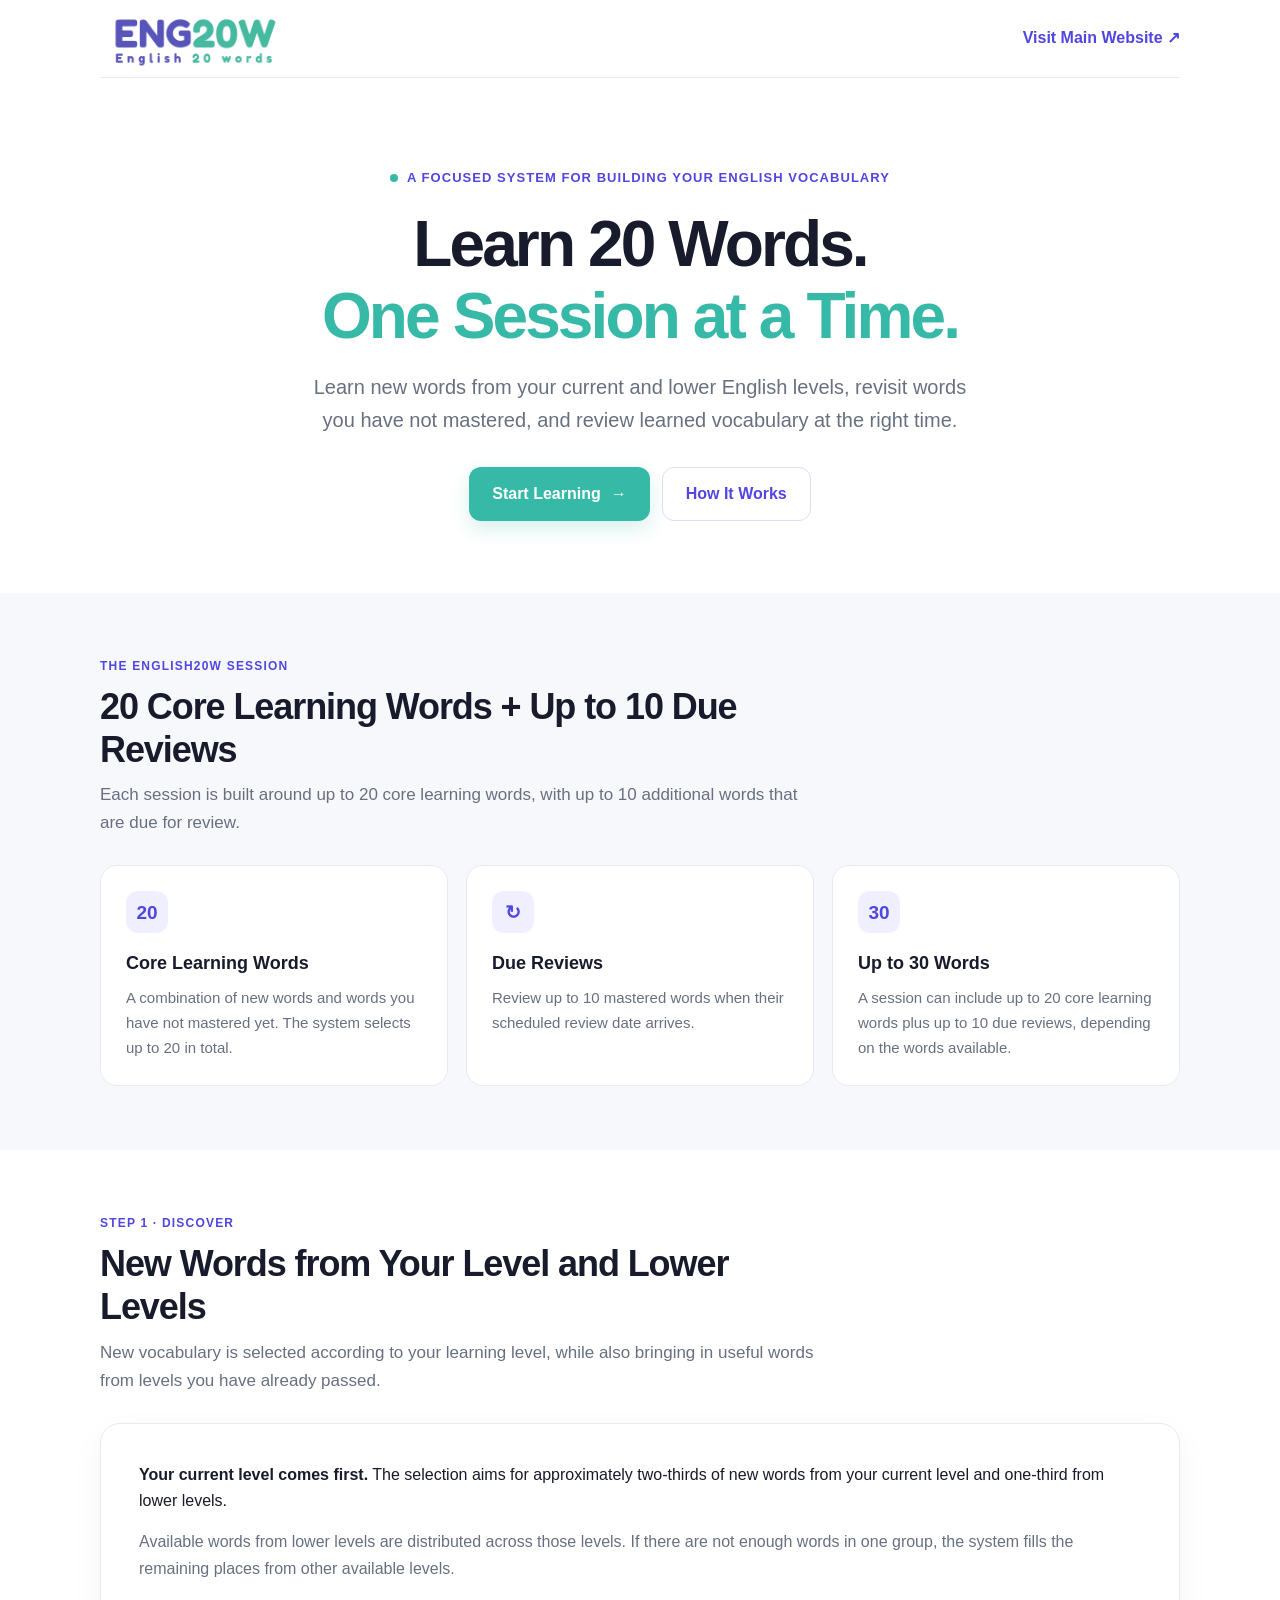
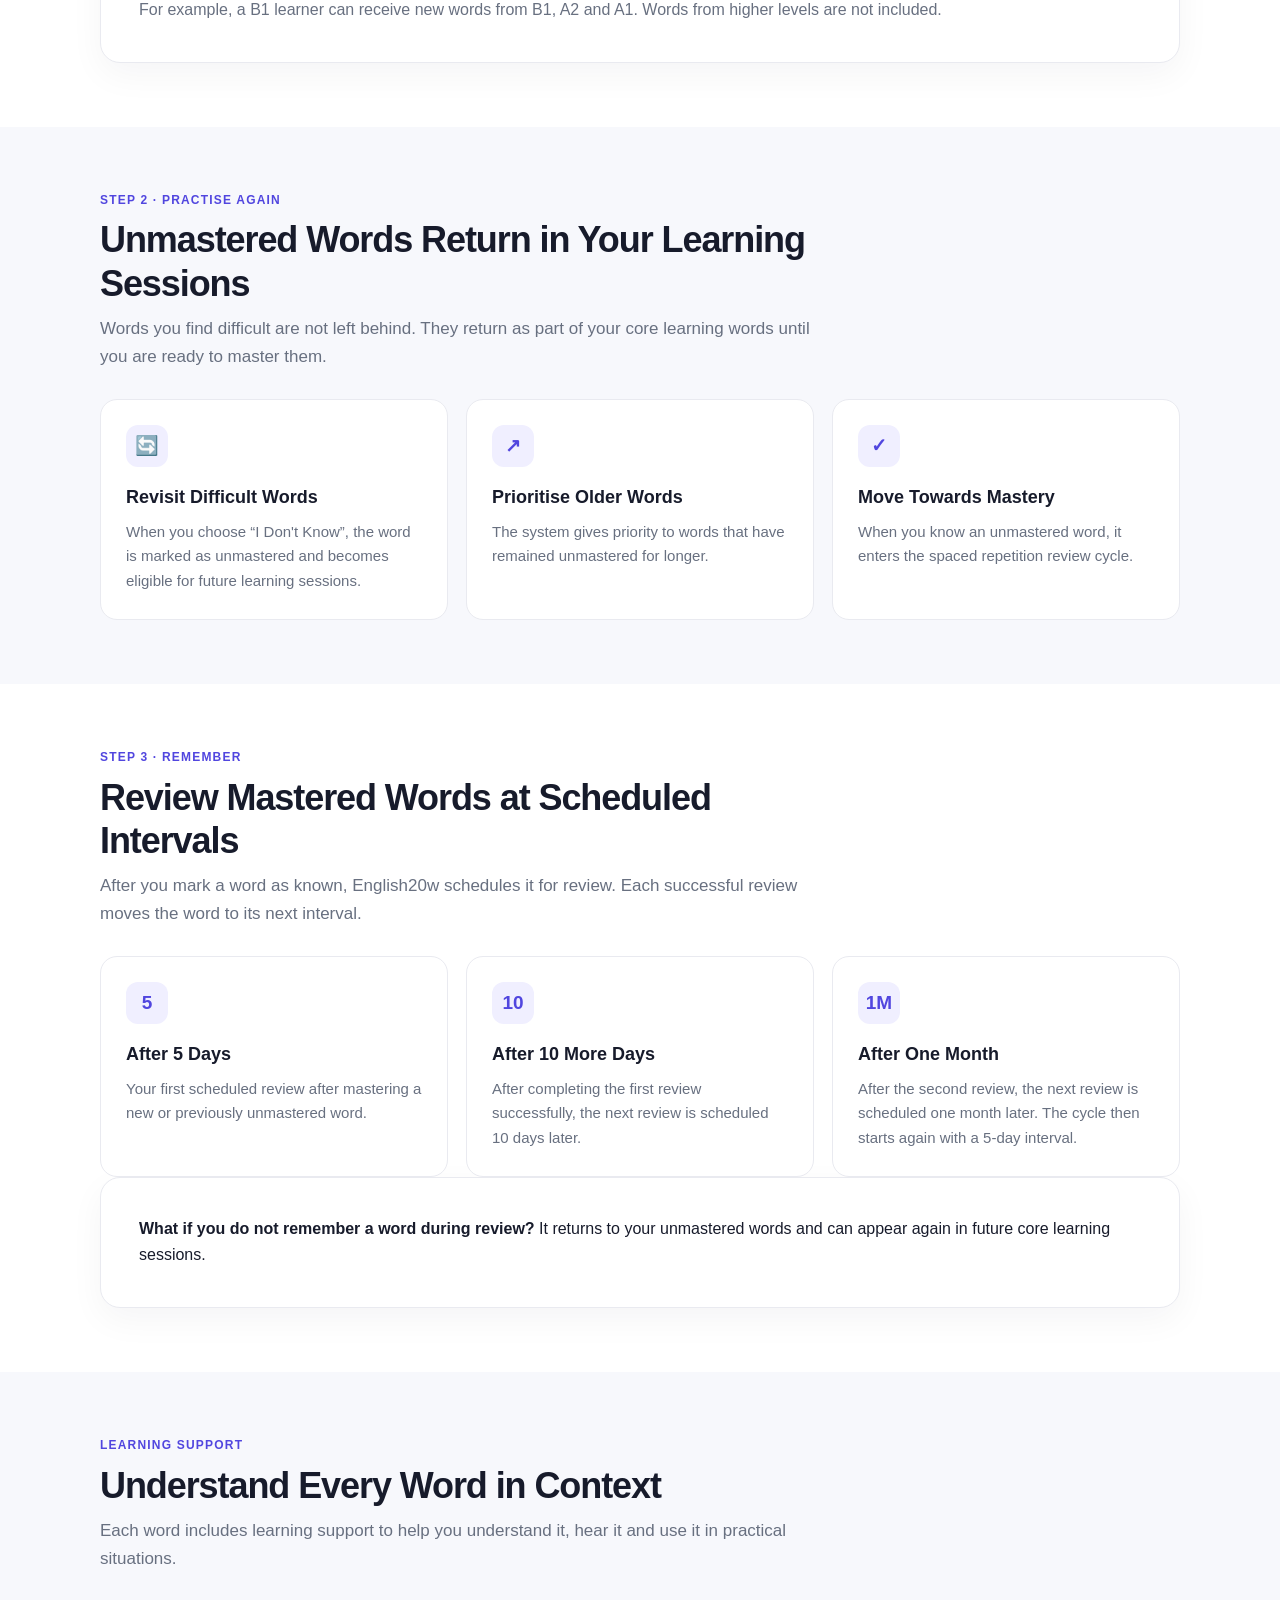
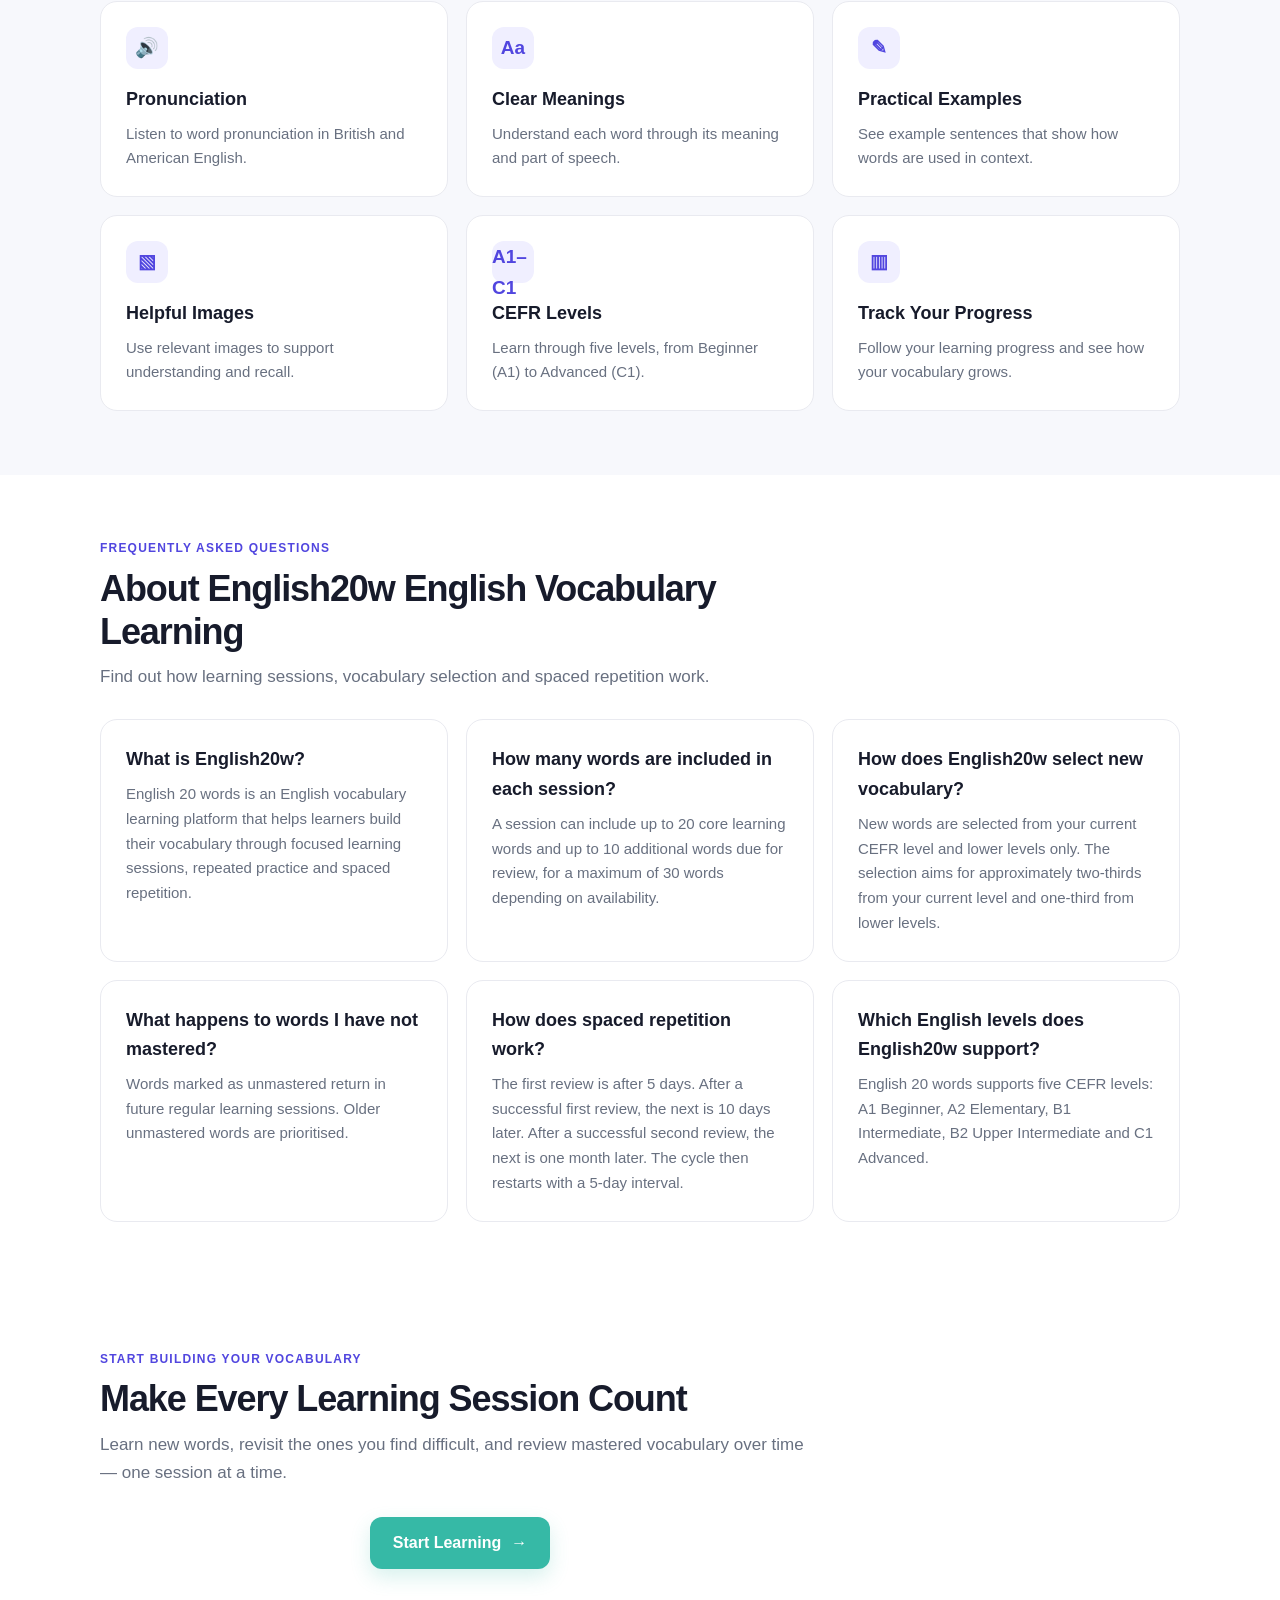
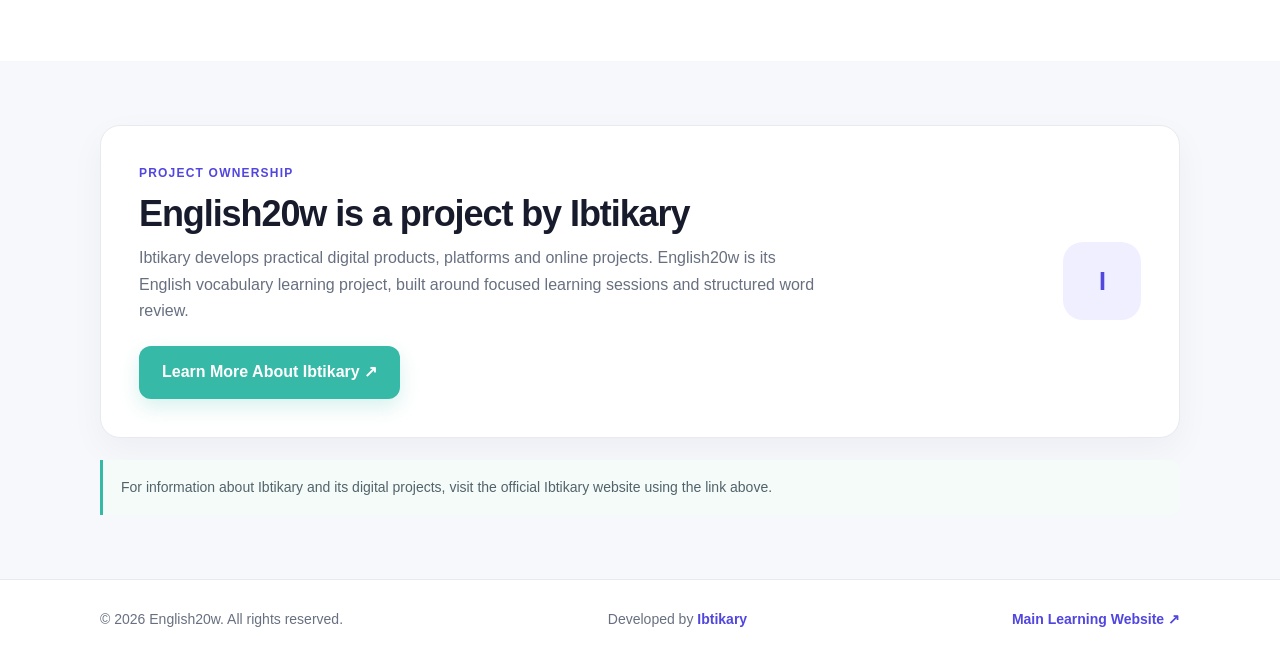
==== index.html @ 39db19bb "Update index.html" ====
<!doctype html>
<html lang="en">
<head>
  <meta charset="utf-8">
  <meta name="viewport" content="width=device-width, initial-scale=1">
  <meta name="theme-color" content="#ffffff">

  <!-- Primary SEO -->
  <title>English20w| Learn English Vocabulary in 20-Word Sessions</title>

  <meta
    name="description"
    content="Learn English vocabulary through focused 20-word sessions. Discover new words from your CEFR level and lower levels, practise unmastered words, and review mastered vocabulary with spaced repetition."
  >

  <meta name="robots" content="index,follow">
  <meta name="author" content="Ibtikary">

  <link rel="canonical" href="https://20words.online/">

  <!-- Open Graph -->
  <meta property="og:type" content="website">
  <meta property="og:site_name" content="English20w">
  <meta
    property="og:title"
    content="English20w | Learn English Vocabulary in 20-Word Sessions"
  >
  <meta
    property="og:description"
    content="Build your English vocabulary one session at a time. Learn new words, revisit unmastered words, and review mastered vocabulary with spaced repetition."
  >
  <meta property="og:url" content="https://20words.online/">

  <!-- Twitter Card -->
  <meta name="twitter:card" content="summary">
  <meta
    name="twitter:title"
    content="English20w | Learn English Vocabulary in 20-Word Sessions"
  >
  <meta
    name="twitter:description"
    content="Learn English vocabulary through focused sessions, repeated practice, and spaced repetition."
  >

  <!-- Structured Data: Website and Organization -->
  <script type="application/ld+json">
  {
    "@context": "https://schema.org",
    "@graph": [
      {
        "@type": "WebSite",
        "@id": "https://20words.online/#website",
        "name": "English20w",
        "url": "https://20words.online/",
        "description": "An English vocabulary learning project built around focused 20-word sessions, repeated practice, and spaced repetition.",
        "inLanguage": "en",
        "publisher": {
          "@id": "https://ibtikary.online/#organization"
        }
      },
      {
        "@type": "Organization",
        "@id": "https://ibtikary.online/#organization",
        "name": "Ibtikary",
        "url": "https://ibtikary.online/"
      }
    ]
  }
  </script>

  <!-- Structured Data: FAQ -->
  <script type="application/ld+json">
  {
    "@context": "https://schema.org",
    "@type": "FAQPage",
    "mainEntity": [
      {
        "@type": "Question",
        "name": "What is English20w?",
        "acceptedAnswer": {
          "@type": "Answer",
          "text": "English 20 words is an English vocabulary learning platform that helps learners build their vocabulary through focused learning sessions, repeated practice, and spaced repetition."
        }
      },
      {
        "@type": "Question",
        "name": "How many words are included in each learning session?",
        "acceptedAnswer": {
          "@type": "Answer",
          "text": "A learning session can include up to 20 core learning words and up to 10 additional words that are due for review, for a maximum of 30 words depending on availability."
        }
      },
      {
        "@type": "Question",
        "name": "How does English20w select new vocabulary?",
        "acceptedAnswer": {
          "@type": "Answer",
          "text": "New words are selected from the learner's current CEFR level and lower levels only. The selection aims for approximately two-thirds from the current level and one-third from lower levels."
        }
      },
      {
        "@type": "Question",
        "name": "What happens to words I have not mastered?",
        "acceptedAnswer": {
          "@type": "Answer",
          "text": "Words marked as unmastered return in future regular learning sessions. Older unmastered words are prioritised."
        }
      },
      {
        "@type": "Question",
        "name": "How does spaced repetition work in English20w?",
        "acceptedAnswer": {
          "@type": "Answer",
          "text": "After a word is mastered, its first review is scheduled after 5 days. After a successful first review, the next review is scheduled 10 days later. After a successful second review, the next review is scheduled one month later. The cycle then restarts with a 5-day interval."
        }
      },
      {
        "@type": "Question",
        "name": "Which English levels does English20w support?",
        "acceptedAnswer": {
          "@type": "Answer",
          "text": "English 20 words supports five CEFR English levels: A1 Beginner, A2 Elementary, B1 Intermediate, B2 Upper Intermediate, and C1 Advanced."
        }
      }
    ]
  }
  </script>

  <link rel="stylesheet" href="style.css">
</head>

<body>
  <header class="topbar wrap" id="top">
    <a class="brand" href="#top" aria-label="English20w landing page">
      <img
        src="20words-logo.png"
        alt="English 20 Words"
        class="brand-logo"
      >
    </a>
    <a class="top-link" href="https://eng20w.com/">Visit Main Website ↗</a>
  </header>

  <main>
    <!-- Hero -->
    <section class="hero wrap" aria-labelledby="headline">
      <div class="eyebrow">
        <span class="eyebrow-dot" aria-hidden="true"></span>
        A focused system for building your English vocabulary
      </div>

      <h1 id="headline">
        Learn 20 Words.<br>
        <span>One Session at a Time.</span>
      </h1>

      <p class="intro">
        Learn new words from your current and lower English levels, revisit
        words you have not mastered, and review learned vocabulary at the
        right time.
      </p>

      <div class="actions">
        <a class="button" href="https://eng20w.com/">
          Start Learning <span aria-hidden="true">→</span>
        </a>
        <a class="button secondary" href="#how-it-works">
          How It Works
        </a>
      </div>
    </section>

    <!-- Session overview -->
    <section class="section soft" id="how-it-works" aria-labelledby="session-title">
      <div class="wrap">
        <div class="section-heading">
          <div class="kicker">The English20w session</div>
          <h2 id="session-title">20 Core Learning Words + Up to 10 Due Reviews</h2>
          <p class="section-lead">
            Each session is built around up to 20 core learning words, with
            up to 10 additional words that are due for review.
          </p>
        </div>

        <div class="feature-grid">
          <article class="feature">
            <div class="feature-icon" aria-hidden="true">20</div>
            <h3>Core Learning Words</h3>
            <p>
              A combination of new words and words you have not mastered yet.
              The system selects up to 20 in total.
            </p>
          </article>

          <article class="feature">
            <div class="feature-icon" aria-hidden="true">↻</div>
            <h3>Due Reviews</h3>
            <p>
              Review up to 10 mastered words when their scheduled review date
              arrives.
            </p>
          </article>

          <article class="feature">
            <div class="feature-icon" aria-hidden="true">30</div>
            <h3>Up to 30 Words</h3>
            <p>
              A session can include up to 20 core learning words plus up to
              10 due reviews, depending on the words available.
            </p>
          </article>
        </div>
      </div>
    </section>

    <!-- New word selection -->
    <section class="section" id="new-words" aria-labelledby="new-words-title">
      <div class="wrap">
        <div class="section-heading">
          <div class="kicker">Step 1 · Discover</div>
          <h2 id="new-words-title">New Words from Your Level and Lower Levels</h2>
          <p class="section-lead">
            New vocabulary is selected according to your learning level,
            while also bringing in useful words from levels you have already
            passed.
          </p>
        </div>

        <div class="about-card">
          <p>
            <strong>Your current level comes first.</strong>
            The selection aims for approximately two-thirds of new words
            from your current level and one-third from lower levels.
          </p>
          <p>
            Available words from lower levels are distributed across those
            levels. If there are not enough words in one group, the system
            fills the remaining places from other available levels.
          </p>
          <p>
            For example, a B1 learner can receive new words from B1, A2
            and A1. Words from higher levels are not included.
          </p>
        </div>
      </div>
    </section>

    <!-- Unmastered words -->
    <section class="section soft" id="unmastered-words" aria-labelledby="unmastered-title">
      <div class="wrap">
        <div class="section-heading">
          <div class="kicker">Step 2 · Practise Again</div>
          <h2 id="unmastered-title">Unmastered Words Return in Your Learning Sessions</h2>
          <p class="section-lead">
            Words you find difficult are not left behind. They return as part
            of your core learning words until you are ready to master them.
          </p>
        </div>

        <div class="feature-grid">
          <article class="feature">
            <div class="feature-icon" aria-hidden="true">🔄</div>
            <h3>Revisit Difficult Words</h3>
            <p>
              When you choose “I Don't Know”, the word is marked as
              unmastered and becomes eligible for future learning sessions.
            </p>
          </article>

          <article class="feature">
            <div class="feature-icon" aria-hidden="true">↗</div>
            <h3>Prioritise Older Words</h3>
            <p>
              The system gives priority to words that have remained
              unmastered for longer.
            </p>
          </article>

          <article class="feature">
            <div class="feature-icon" aria-hidden="true">✓</div>
            <h3>Move Towards Mastery</h3>
            <p>
              When you know an unmastered word, it enters the spaced
              repetition review cycle.
            </p>
          </article>
        </div>
      </div>
    </section>

    <!-- Spaced repetition -->
    <section class="section" id="spaced-repetition" aria-labelledby="review-title">
      <div class="wrap">
        <div class="section-heading">
          <div class="kicker">Step 3 · Remember</div>
          <h2 id="review-title">Review Mastered Words at Scheduled Intervals</h2>
          <p class="section-lead">
            After you mark a word as known, English20w schedules it for review.
            Each successful review moves the word to its next interval.
          </p>
        </div>

        <div class="feature-grid">
          <article class="feature">
            <div class="feature-icon" aria-hidden="true">5</div>
            <h3>After 5 Days</h3>
            <p>
              Your first scheduled review after mastering a new or
              previously unmastered word.
            </p>
          </article>

          <article class="feature">
            <div class="feature-icon" aria-hidden="true">10</div>
            <h3>After 10 More Days</h3>
            <p>
              After completing the first review successfully, the next
              review is scheduled 10 days later.
            </p>
          </article>

          <article class="feature">
            <div class="feature-icon" aria-hidden="true">1M</div>
            <h3>After One Month</h3>
            <p>
              After the second review, the next review is scheduled one
              month later. The cycle then starts again with a 5-day interval.
            </p>
          </article>
        </div>

        <div class="about-card">
          <p>
            <strong>What if you do not remember a word during review?</strong>
            It returns to your unmastered words and can appear again in
            future core learning sessions.
          </p>
        </div>
      </div>
    </section>

    <!-- Learning features -->
    <section class="section soft" id="learning-features" aria-labelledby="features-title">
      <div class="wrap">
        <div class="section-heading">
          <div class="kicker">Learning support</div>
          <h2 id="features-title">Understand Every Word in Context</h2>
          <p class="section-lead">
            Each word includes learning support to help you understand it,
            hear it and use it in practical situations.
          </p>
        </div>

        <div class="feature-grid">
          <article class="feature">
            <div class="feature-icon" aria-hidden="true">🔊</div>
            <h3>Pronunciation</h3>
            <p>Listen to word pronunciation in British and American English.</p>
          </article>

          <article class="feature">
            <div class="feature-icon" aria-hidden="true">Aa</div>
            <h3>Clear Meanings</h3>
            <p>Understand each word through its meaning and part of speech.</p>
          </article>

          <article class="feature">
            <div class="feature-icon" aria-hidden="true">✎</div>
            <h3>Practical Examples</h3>
            <p>See example sentences that show how words are used in context.</p>
          </article>

          <article class="feature">
            <div class="feature-icon" aria-hidden="true">▧</div>
            <h3>Helpful Images</h3>
            <p>Use relevant images to support understanding and recall.</p>
          </article>

          <article class="feature">
            <div class="feature-icon" aria-hidden="true">A1–C1</div>
            <h3>CEFR Levels</h3>
            <p>Learn through five levels, from Beginner (A1) to Advanced (C1).</p>
          </article>

          <article class="feature">
            <div class="feature-icon" aria-hidden="true">▥</div>
            <h3>Track Your Progress</h3>
            <p>Follow your learning progress and see how your vocabulary grows.</p>
          </article>
        </div>
      </div>
    </section>

    <!-- FAQ -->
    <section class="section" id="faq" aria-labelledby="faq-title">
      <div class="wrap">
        <div class="section-heading">
          <div class="kicker">Frequently asked questions</div>
          <h2 id="faq-title">About English20w English Vocabulary Learning</h2>
          <p class="section-lead">
            Find out how learning sessions, vocabulary selection and
            spaced repetition work.
          </p>
        </div>

        <div class="feature-grid">
          <article class="feature">
            <h3>What is English20w?</h3>
            <p>
              English 20 words is an English vocabulary learning platform that helps
              learners build their vocabulary through focused learning
              sessions, repeated practice and spaced repetition.
            </p>
          </article>

          <article class="feature">
            <h3>How many words are included in each session?</h3>
            <p>
              A session can include up to 20 core learning words and up to
              10 additional words due for review, for a maximum of 30 words
              depending on availability.
            </p>
          </article>

          <article class="feature">
            <h3>How does English20w select new vocabulary?</h3>
            <p>
              New words are selected from your current CEFR level and lower
              levels only. The selection aims for approximately two-thirds
              from your current level and one-third from lower levels.
            </p>
          </article>

          <article class="feature">
            <h3>What happens to words I have not mastered?</h3>
            <p>
              Words marked as unmastered return in future regular learning
              sessions. Older unmastered words are prioritised.
            </p>
          </article>

          <article class="feature">
            <h3>How does spaced repetition work?</h3>
            <p>
              The first review is after 5 days. After a successful first
              review, the next is 10 days later. After a successful second
              review, the next is one month later. The cycle then restarts
              with a 5-day interval.
            </p>
          </article>

          <article class="feature">
            <h3>Which English levels does English20w support?</h3>
            <p>
              English 20 words supports five CEFR levels: A1 Beginner, A2 Elementary,
              B1 Intermediate, B2 Upper Intermediate and C1 Advanced.
            </p>
          </article>
        </div>
      </div>
    </section>

    <!-- CTA -->
    <section class="section" id="get-started" aria-labelledby="cta-title">
      <div class="wrap">
        <div class="section-heading">
          <div class="kicker">Start building your vocabulary</div>
          <h2 id="cta-title">Make Every Learning Session Count</h2>
          <p class="section-lead">
            Learn new words, revisit the ones you find difficult, and review
            mastered vocabulary over time — one session at a time.
          </p>
          <div class="actions">
            <a class="button" href="https://eng20w.com/">
              Start Learning <span aria-hidden="true">→</span>
            </a>
          </div>
        </div>
      </div>
    </section>

    <!-- Project ownership -->
    <section class="section soft" id="ibtikary" aria-labelledby="project-title">
      <div class="wrap">
        <div class="project-card">
          <div class="project-copy">
            <div class="kicker">Project ownership</div>
            <h2 id="project-title">English20w is a project by Ibtikary</h2>
            <p>
              Ibtikary develops practical digital products, platforms and
              online projects. English20w is its English vocabulary learning
              project, built around focused learning sessions and structured
              word review.
            </p>
            <div class="project-link">
              <a class="button" href="https://ibtikary.online/" target="_blank" rel="noopener noreferrer">
                Learn More About Ibtikary ↗
              </a>
            </div>
          </div>
          <div class="ibtikary-mark" aria-label="Ibtikary">I</div>
        </div>
        <div class="trust-note">
          For information about Ibtikary and its digital projects, visit the
          official Ibtikary website using the link above.
        </div>
      </div>
    </section>
  </main>

  <footer class="footer">
    <div class="wrap footer-inner">
      <span>© <span id="year">2026</span> English20w. All rights reserved.</span>
      <span>Developed by <a href="https://ibtikary.online/" target="_blank" rel="noopener noreferrer">Ibtikary</a></span>
      <a href="https://eng20w.com/">Main Learning Website ↗</a>
    </div>
  </footer>
</body>
</html>
---- style.css ----
/* 20words.online landing page stylesheet */

:root {
  --purple: #5146df;
  --purple-dark: #4036c4;
  --teal: #36b9a6;
  --ink: #171b2b;
  --muted: #687080;
  --line: #e9eaf0;
  --soft: #f7f8fc;
  --white: #fff;
  --max: 1080px;
}

* { box-sizing: border-box; }
html { scroll-behavior: smooth; }

body {
  margin: 0;
  color: var(--ink);
  background: var(--white);
  font-family: -apple-system, BlinkMacSystemFont, "Segoe UI", Arial, sans-serif;
  line-height: 1.65;
  -webkit-font-smoothing: antialiased;
}

a { color: inherit; }
.wrap { width: min(var(--max), calc(100% - 40px)); margin-inline: auto; }

/* Header and new Eng20w logo */
.topbar {
  min-height: 78px;
  display: flex;
  align-items: center;
  justify-content: space-between;
  gap: 20px;
  border-bottom: 1px solid var(--line);
}

.brand {
  display: inline-flex;
  align-items: center;
  text-decoration: none;
  line-height: 1;
}

.brand-logo {
  display: block;
  width: 190px;
  max-width: 52vw;
  height: auto;
  object-fit: contain;
}

.top-link {
  color: var(--purple);
  text-decoration: none;
  font-weight: 700;
}
.top-link:hover, .text-link:hover { text-decoration: underline; }

/* Hero */
.hero { text-align: center; padding: 86px 0 72px; }

.eyebrow {
  display: inline-flex;
  align-items: center;
  gap: 9px;
  color: var(--purple);
  font-size: 13px;
  font-weight: 750;
  letter-spacing: .08em;
  text-transform: uppercase;
}

.eyebrow-dot {
  width: 8px;
  height: 8px;
  border-radius: 50%;
  background: var(--teal);
}

h1 {
  max-width: 850px;
  margin: 19px auto 18px;
  font-size: clamp(38px, 6vw, 64px);
  line-height: 1.12;
  letter-spacing: -.045em;
  font-weight: 820;
}
h1 span { color: var(--teal); }

.intro {
  max-width: 690px;
  margin: 0 auto;
  color: var(--muted);
  font-size: clamp(17px, 2.2vw, 20px);
}

.actions {
  margin-top: 30px;
  display: flex;
  justify-content: center;
  flex-wrap: wrap;
  gap: 12px;
}

/* Buttons */
.button {
  display: inline-flex;
  align-items: center;
  justify-content: center;
  gap: 10px;
  min-height: 52px;
  padding: 13px 23px;
  border-radius: 12px;
  background: var(--teal);
  color: white;
  text-decoration: none;
  font-weight: 750;
  box-shadow: 0 8px 20px rgba(54,185,166,.20);
  transition: background .2s ease, transform .2s ease;
}
.button:hover { background: #269987; transform: translateY(-1px); }
.button.secondary {
  background: white;
  color: var(--purple);
  border: 1px solid #deddf8;
  box-shadow: none;
}

/* Content sections */
.section { padding: 64px 0; }
.section.soft { background: var(--soft); }
.section-heading { max-width: 720px; margin-bottom: 28px; }

.kicker {
  color: var(--purple);
  font-size: 12px;
  font-weight: 800;
  letter-spacing: .1em;
  text-transform: uppercase;
}

h2 {
  margin: 8px 0 10px;
  font-size: clamp(27px, 4vw, 36px);
  line-height: 1.2;
  letter-spacing: -.03em;
}
.section-lead { margin: 0; color: var(--muted); font-size: 17px; }

/* About */
.about-card, .project-card {
  border: 1px solid var(--line);
  border-radius: 20px;
  background: white;
  padding: clamp(24px, 4vw, 38px);
  box-shadow: 0 12px 35px rgba(20,25,50,.045);
}
.about-card p { margin: 0 0 15px; color: var(--muted); font-size: 16px; }
.about-card p:last-child { margin-bottom: 0; }
.about-card p:first-child { color: var(--ink); }

/* Learning features */
.feature-grid { display: grid; grid-template-columns: repeat(3, 1fr); gap: 18px; }
.feature {
  background: white;
  border: 1px solid var(--line);
  border-radius: 17px;
  padding: 25px;
  min-height: 190px;
}
.feature-icon {
  width: 42px;
  height: 42px;
  display: grid;
  place-items: center;
  border-radius: 12px;
  background: #f0efff;
  color: var(--purple);
  font-weight: 850;
  font-size: 19px;
  margin-bottom: 16px;
}
.feature h3 { margin: 0 0 7px; font-size: 18px; }
.feature p { margin: 0; color: var(--muted); font-size: 15px; }

/* Ibtikary project section */
.project-card {
  display: flex;
  align-items: center;
  justify-content: space-between;
  gap: 30px;
}
.project-copy { max-width: 680px; }
.project-copy p { margin: 0; color: var(--muted); }
.ibtikary-mark {
  flex: 0 0 auto;
  width: 78px;
  height: 78px;
  display: grid;
  place-items: center;
  border-radius: 20px;
  background: #f0efff;
  color: var(--purple);
  font-size: 25px;
  font-weight: 850;
  letter-spacing: -1px;
}
.project-link { margin-top: 22px; }
.trust-note {
  margin-top: 22px;
  padding: 16px 18px;
  border-left: 3px solid var(--teal);
  background: #f4fbf9;
  color: #53636a;
  border-radius: 0 10px 10px 0;
  font-size: 14px;
}

/* Footer */
.footer {
  padding: 28px 0;
  border-top: 1px solid var(--line);
  color: var(--muted);
  font-size: 14px;
}
.footer-inner {
  display: flex;
  justify-content: space-between;
  align-items: center;
  gap: 15px;
  flex-wrap: wrap;
}
.footer a { color: var(--purple); text-decoration: none; font-weight: 650; }

/* Mobile */
@media (max-width: 700px) {
  .wrap { width: min(100% - 32px, var(--max)); }
  .topbar { min-height: 70px; gap: 12px; }
  .brand-logo { width: 155px; max-width: 48vw; }
  .top-link { font-size: 13px; white-space: nowrap; }
  .hero { padding: 65px 0 55px; }
  .section { padding: 48px 0; }
  .feature-grid { grid-template-columns: 1fr; gap: 12px; }
  .feature { min-height: 0; }
  .project-card { align-items: flex-start; flex-direction: column; gap: 18px; }
}

@media (prefers-reduced-motion: reduce) {
  html { scroll-behavior: auto; }
  *, *::before, *::after { transition-duration: .01ms !important; }
}
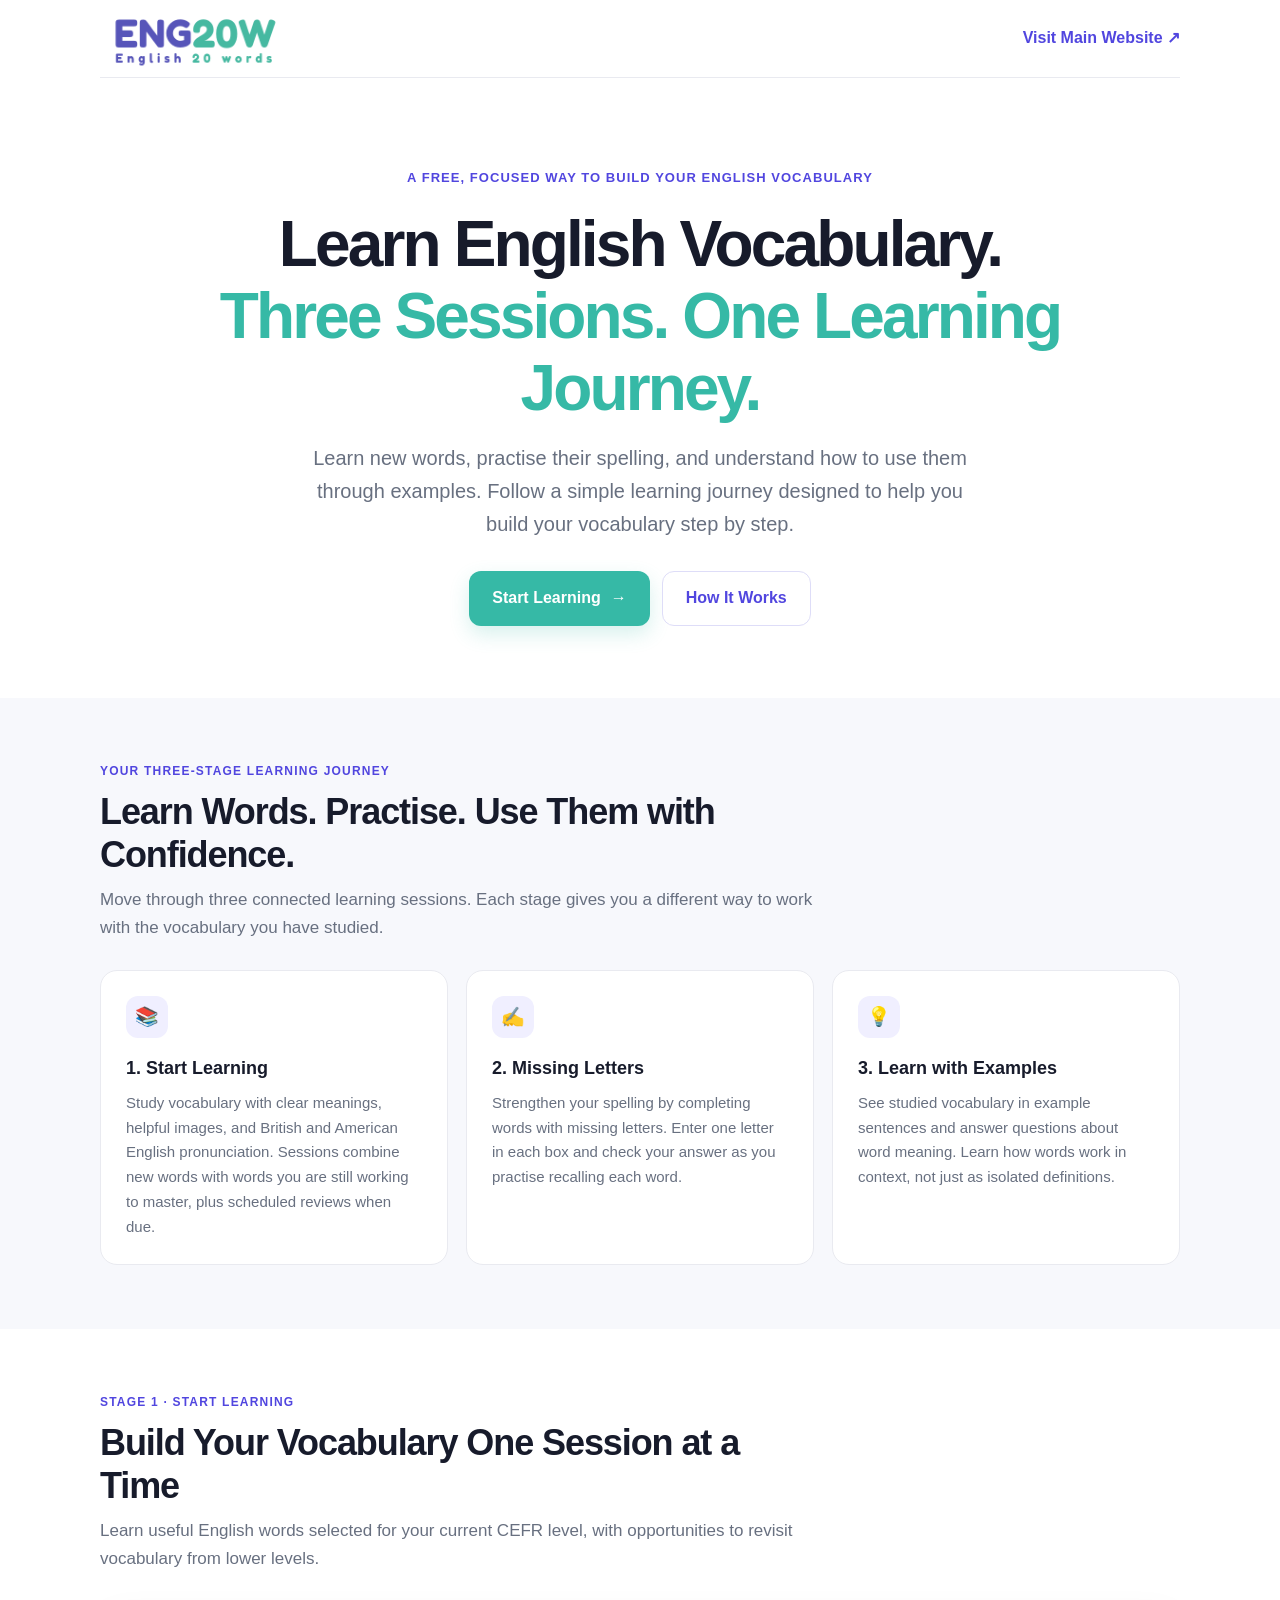
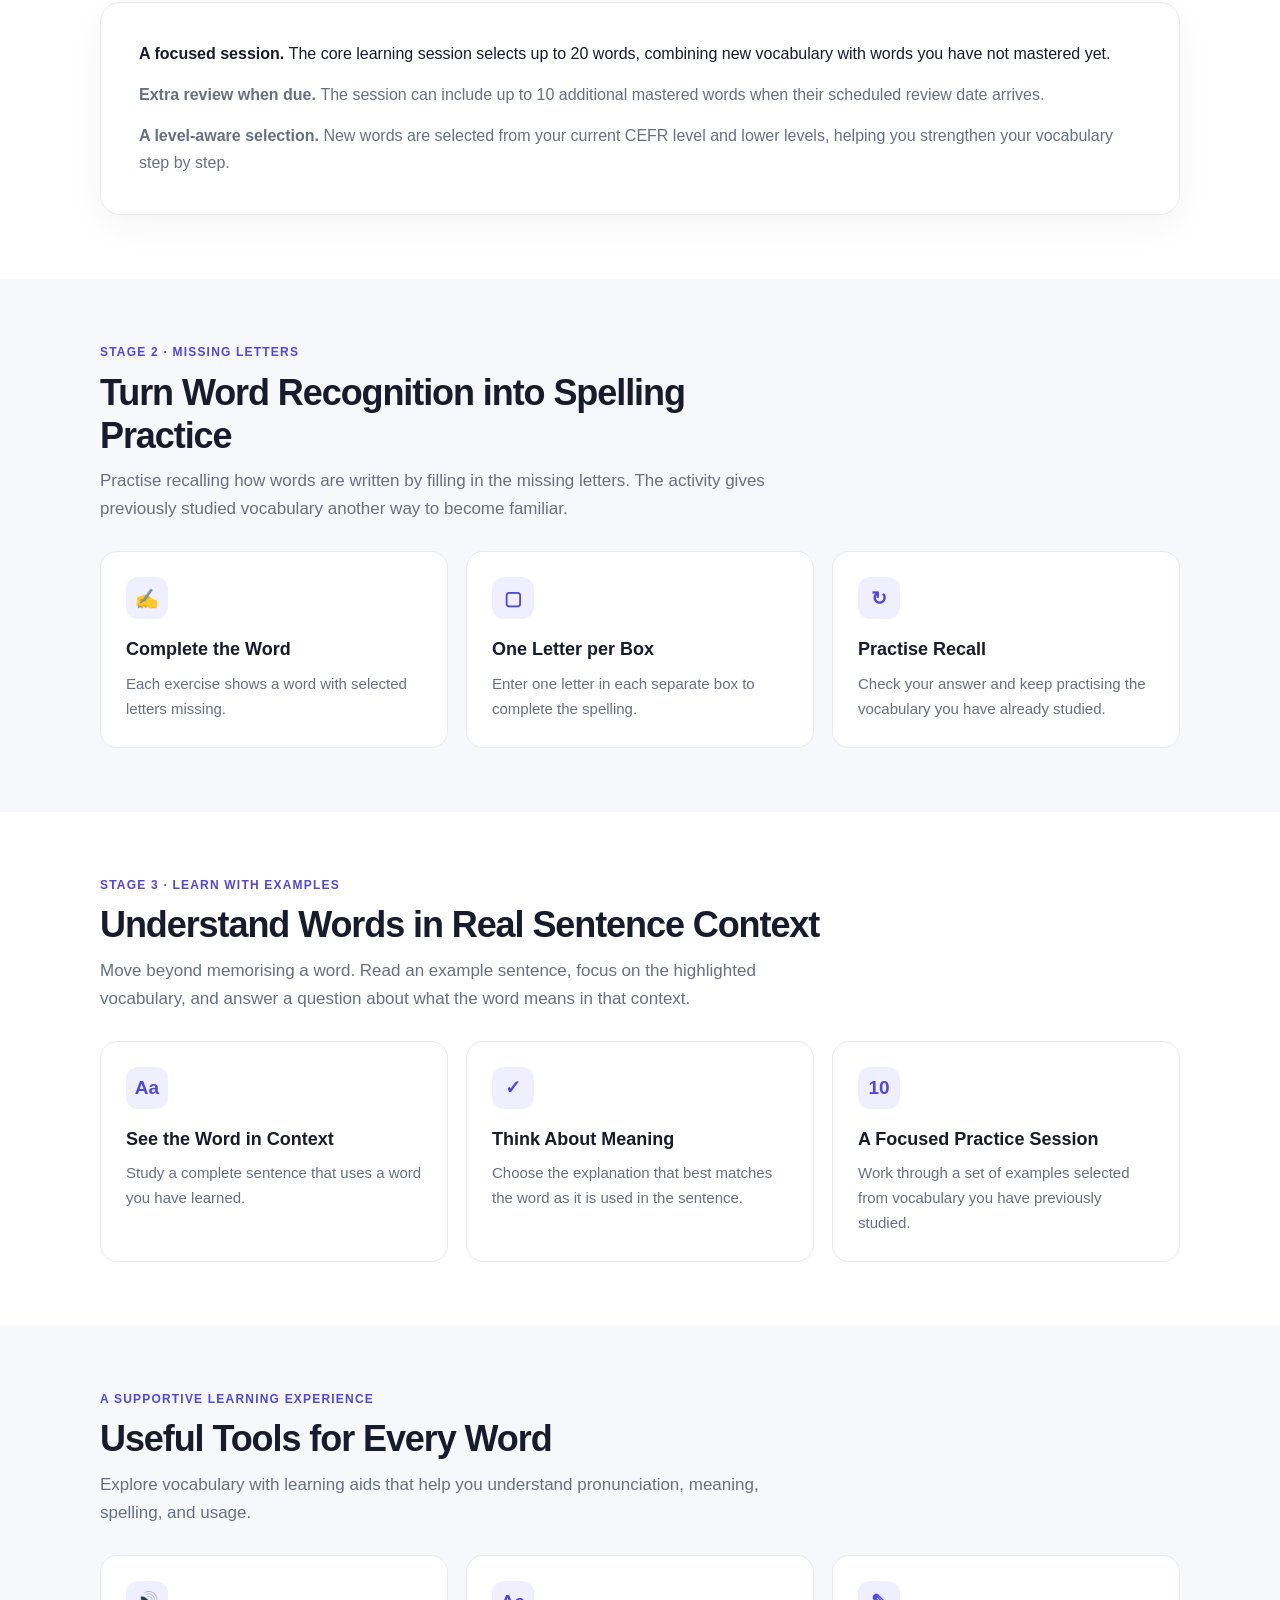
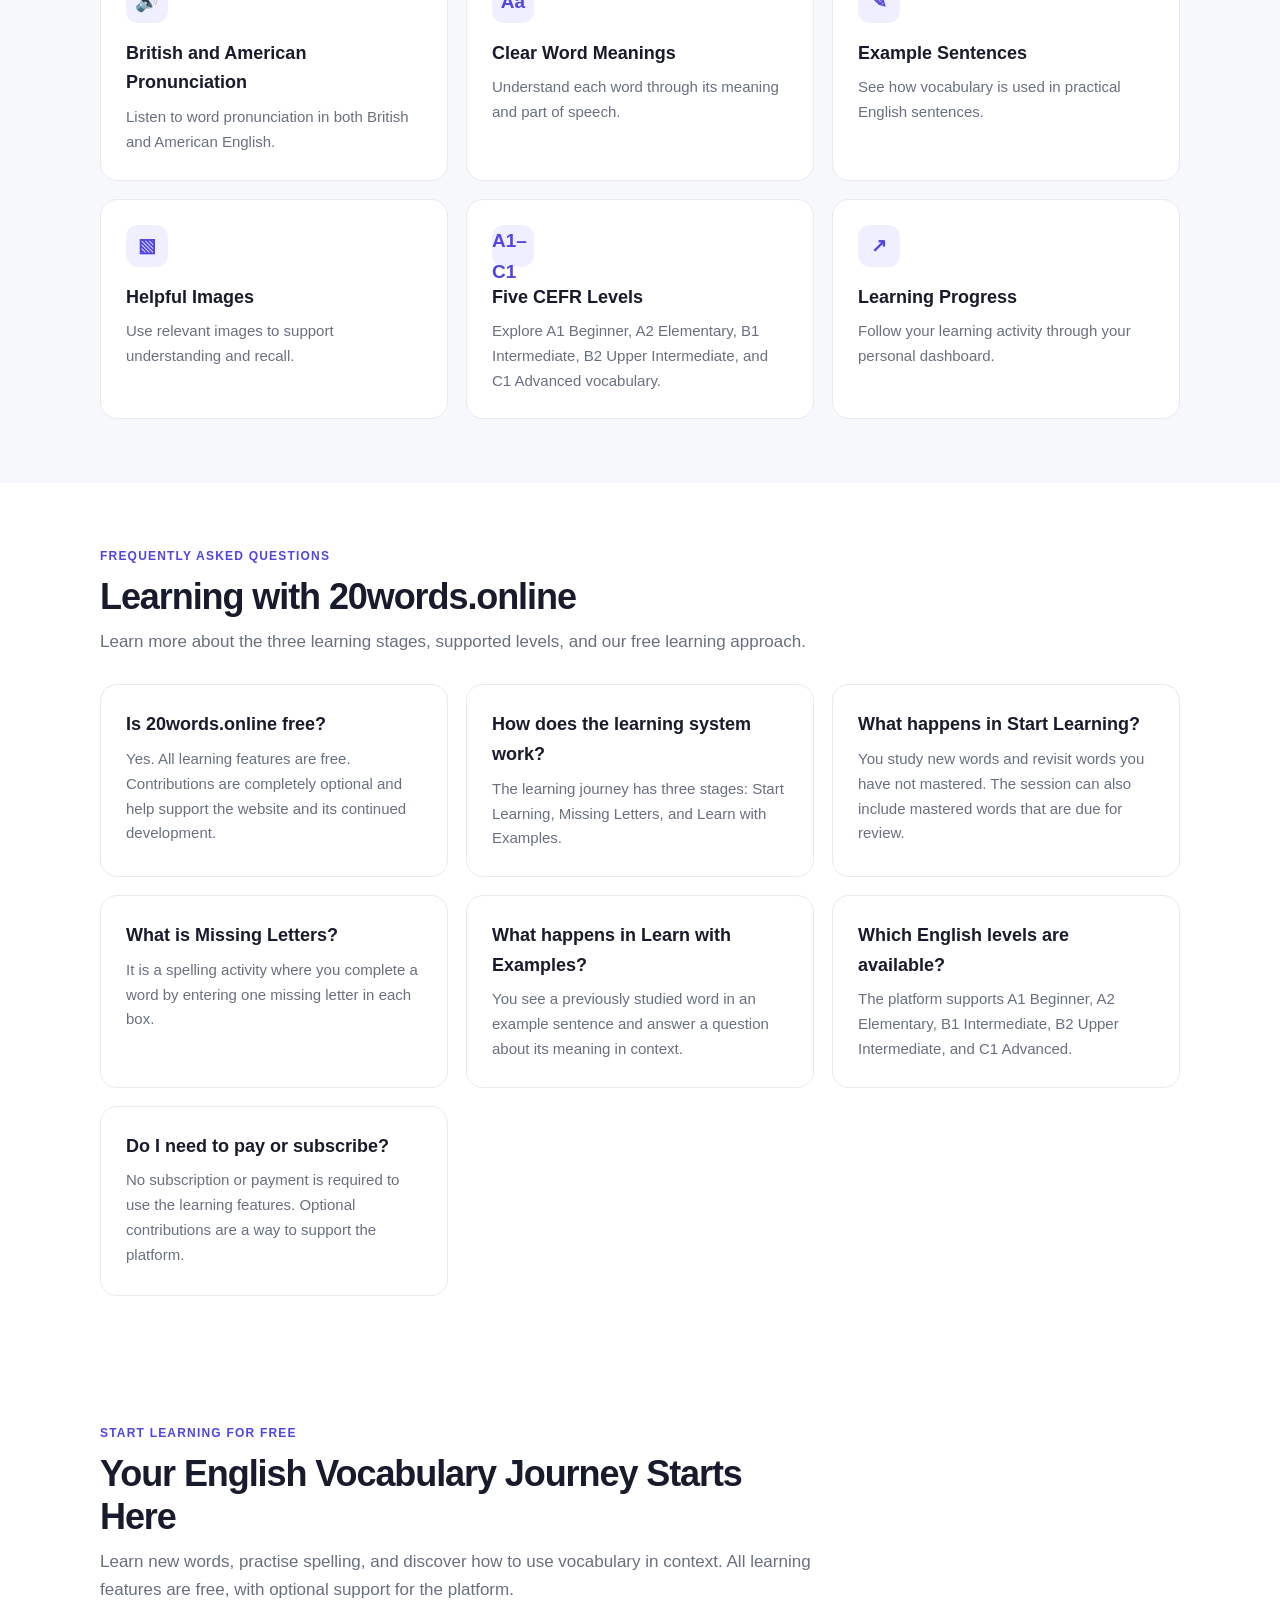
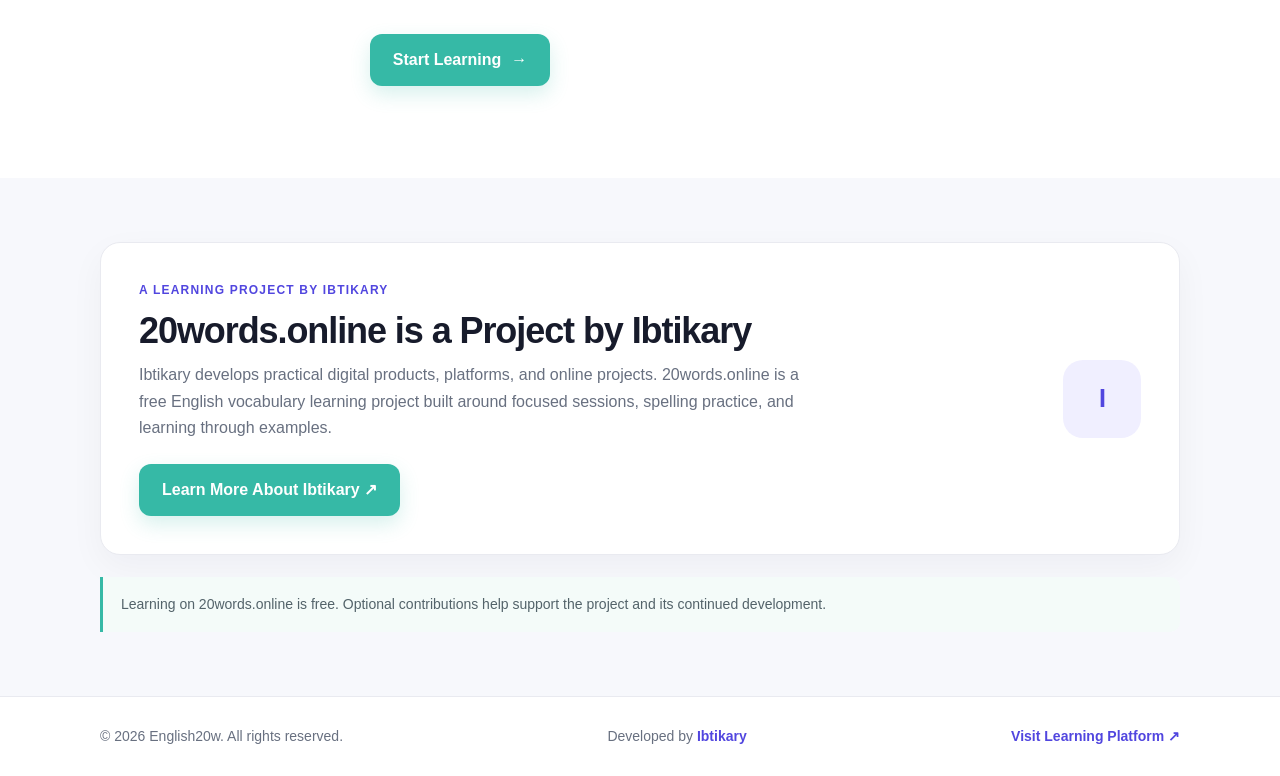
==== commit f2c6b88b: "Rename index-20words-updated.html to index.html" ====
--- a/index.html
+++ b/index.html
@@ -1,519 +1,278 @@
 <!doctype html>
 <html lang="en">
 <head>
-  <meta charset="utf-8">
-  <meta name="viewport" content="width=device-width, initial-scale=1">
-  <meta name="theme-color" content="#ffffff">
-
-  <!-- Primary SEO -->
-  <title>English20w| Learn English Vocabulary in 20-Word Sessions</title>
-
-  <meta
-    name="description"
-    content="Learn English vocabulary through focused 20-word sessions. Discover new words from your CEFR level and lower levels, practise unmastered words, and review mastered vocabulary with spaced repetition."
-  >
-
-  <meta name="robots" content="index,follow">
-  <meta name="author" content="Ibtikary">
-
-  <link rel="canonical" href="https://20words.online/">
-
-  <!-- Open Graph -->
-  <meta property="og:type" content="website">
-  <meta property="og:site_name" content="English20w">
-  <meta
-    property="og:title"
-    content="English20w | Learn English Vocabulary in 20-Word Sessions"
-  >
-  <meta
-    property="og:description"
-    content="Build your English vocabulary one session at a time. Learn new words, revisit unmastered words, and review mastered vocabulary with spaced repetition."
-  >
-  <meta property="og:url" content="https://20words.online/">
-
-  <!-- Twitter Card -->
-  <meta name="twitter:card" content="summary">
-  <meta
-    name="twitter:title"
-    content="English20w | Learn English Vocabulary in 20-Word Sessions"
-  >
-  <meta
-    name="twitter:description"
-    content="Learn English vocabulary through focused sessions, repeated practice, and spaced repetition."
-  >
-
-  <!-- Structured Data: Website and Organization -->
-  <script type="application/ld+json">
+<meta charset="utf-8"/>
+<meta content="width=device-width, initial-scale=1" name="viewport"/>
+<meta content="#ffffff" name="theme-color"/>
+<!-- Primary SEO -->
+<title>20words.online | Free English Vocabulary Learning in Three Stages</title>
+<meta content="Build your English vocabulary with a free three-stage learning system: learn words, practise spelling with Missing Letters, and understand vocabulary through interactive examples. Optional contributions support the platform." name="description"/>
+<meta content="index,follow" name="robots"/>
+<meta content="Ibtikary" name="author"/>
+<link href="https://20words.online/" rel="canonical"/>
+<!-- Open Graph -->
+<meta content="website" property="og:type"/>
+<meta content="20words.online" property="og:site_name"/>
+<meta content="20words.online | A Smarter Way to Learn English Vocabulary" property="og:title"/>
+<meta content="Learn new words, practise spelling, and understand vocabulary through examples. All learning features are free, with optional contributions to support the platform." property="og:description"/>
+<meta content="https://20words.online/" property="og:url"/>
+<!-- Twitter Card -->
+<meta content="summary" name="twitter:card"/>
+<meta content="20words.online | Free English Vocabulary Learning" name="twitter:title"/>
+<meta content="Three connected learning stages: learn words, practise spelling, and understand vocabulary through examples. Completely free to use." name="twitter:description"/>
+<!-- Structured Data: Website and Organization -->
+<script type="application/ld+json">
   {
-    "@context": "https://schema.org",
-    "@graph": [
-      {
-        "@type": "WebSite",
-        "@id": "https://20words.online/#website",
-        "name": "English20w",
-        "url": "https://20words.online/",
-        "description": "An English vocabulary learning project built around focused 20-word sessions, repeated practice, and spaced repetition.",
-        "inLanguage": "en",
-        "publisher": {
-          "@id": "https://ibtikary.online/#organization"
-        }
-      },
-      {
-        "@type": "Organization",
-        "@id": "https://ibtikary.online/#organization",
-        "name": "Ibtikary",
-        "url": "https://ibtikary.online/"
-      }
-    ]
-  }
+  "@context": "https://schema.org",
+  "@graph": [
+    {
+      "@type": "WebSite",
+      "@id": "https://20words.online/#website",
+      "name": "20words.online",
+      "url": "https://20words.online/",
+      "description": "A free English vocabulary learning platform with three connected stages: vocabulary learning, Missing Letters spelling practice, and learning through examples.",
+      "inLanguage": "en",
+      "publisher": {
+        "@id": "https://ibtikary.online/#organization"
+      }
+    },
+    {
+      "@type": "Organization",
+      "@id": "https://ibtikary.online/#organization",
+      "name": "Ibtikary",
+      "url": "https://ibtikary.online/"
+    }
+  ]
+}
   </script>
-
-  <!-- Structured Data: FAQ -->
-  <script type="application/ld+json">
+<!-- Structured Data: FAQ -->
+<script type="application/ld+json">
   {
-    "@context": "https://schema.org",
-    "@type": "FAQPage",
-    "mainEntity": [
-      {
-        "@type": "Question",
-        "name": "What is English20w?",
-        "acceptedAnswer": {
-          "@type": "Answer",
-          "text": "English 20 words is an English vocabulary learning platform that helps learners build their vocabulary through focused learning sessions, repeated practice, and spaced repetition."
-        }
-      },
-      {
-        "@type": "Question",
-        "name": "How many words are included in each learning session?",
-        "acceptedAnswer": {
-          "@type": "Answer",
-          "text": "A learning session can include up to 20 core learning words and up to 10 additional words that are due for review, for a maximum of 30 words depending on availability."
-        }
-      },
-      {
-        "@type": "Question",
-        "name": "How does English20w select new vocabulary?",
-        "acceptedAnswer": {
-          "@type": "Answer",
-          "text": "New words are selected from the learner's current CEFR level and lower levels only. The selection aims for approximately two-thirds from the current level and one-third from lower levels."
-        }
-      },
-      {
-        "@type": "Question",
-        "name": "What happens to words I have not mastered?",
-        "acceptedAnswer": {
-          "@type": "Answer",
-          "text": "Words marked as unmastered return in future regular learning sessions. Older unmastered words are prioritised."
-        }
-      },
-      {
-        "@type": "Question",
-        "name": "How does spaced repetition work in English20w?",
-        "acceptedAnswer": {
-          "@type": "Answer",
-          "text": "After a word is mastered, its first review is scheduled after 5 days. After a successful first review, the next review is scheduled 10 days later. After a successful second review, the next review is scheduled one month later. The cycle then restarts with a 5-day interval."
-        }
-      },
-      {
-        "@type": "Question",
-        "name": "Which English levels does English20w support?",
-        "acceptedAnswer": {
-          "@type": "Answer",
-          "text": "English 20 words supports five CEFR English levels: A1 Beginner, A2 Elementary, B1 Intermediate, B2 Upper Intermediate, and C1 Advanced."
-        }
-      }
-    ]
-  }
+  "@context": "https://schema.org",
+  "@type": "FAQPage",
+  "mainEntity": [
+    {
+      "@type": "Question",
+      "name": "Is 20words.online free to use?",
+      "acceptedAnswer": {
+        "@type": "Answer",
+        "text": "Yes. All learning features are free. Contributions are optional and help support the platform and its continued development."
+      }
+    },
+    {
+      "@type": "Question",
+      "name": "How does the learning system work?",
+      "acceptedAnswer": {
+        "@type": "Answer",
+        "text": "Learning follows three connected stages: Start Learning to study vocabulary, Missing Letters to practise spelling, and Learn with Examples to understand words in sentences."
+      }
+    },
+    {
+      "@type": "Question",
+      "name": "What happens in Start Learning?",
+      "acceptedAnswer": {
+        "@type": "Answer",
+        "text": "A learning session combines new vocabulary with words that have not yet been mastered, and may include additional mastered words that are due for review."
+      }
+    },
+    {
+      "@type": "Question",
+      "name": "What is Missing Letters?",
+      "acceptedAnswer": {
+        "@type": "Answer",
+        "text": "Missing Letters is a spelling activity where learners complete a word by entering its missing letters, one letter in each box."
+      }
+    },
+    {
+      "@type": "Question",
+      "name": "What is Learn with Examples?",
+      "acceptedAnswer": {
+        "@type": "Answer",
+        "text": "Learn with Examples presents vocabulary in example sentences and asks learners to identify the meaning of a word in context."
+      }
+    },
+    {
+      "@type": "Question",
+      "name": "Which English levels are supported?",
+      "acceptedAnswer": {
+        "@type": "Answer",
+        "text": "The platform supports five CEFR levels: A1 Beginner, A2 Elementary, B1 Intermediate, B2 Upper Intermediate, and C1 Advanced."
+      }
+    },
+    {
+      "@type": "Question",
+      "name": "Do I need to pay to access the learning sessions?",
+      "acceptedAnswer": {
+        "@type": "Answer",
+        "text": "No. Learning is completely free. Any contribution to support the website is optional."
+      }
+    }
+  ]
+}
   </script>
-
-  <link rel="stylesheet" href="style.css">
+<link href="style.css" rel="stylesheet"/>
 </head>
-
 <body>
-  <header class="topbar wrap" id="top">
-    <a class="brand" href="#top" aria-label="English20w landing page">
-      <img
-        src="20words-logo.png"
-        alt="English 20 Words"
-        class="brand-logo"
-      >
-    </a>
-    <a class="top-link" href="https://eng20w.com/">Visit Main Website ↗</a>
-  </header>
-
-  <main>
-    <!-- Hero -->
-    <section class="hero wrap" aria-labelledby="headline">
-      <div class="eyebrow">
-        <span class="eyebrow-dot" aria-hidden="true"></span>
-        A focused system for building your English vocabulary
-      </div>
-
-      <h1 id="headline">
-        Learn 20 Words.<br>
-        <span>One Session at a Time.</span>
-      </h1>
-
-      <p class="intro">
-        Learn new words from your current and lower English levels, revisit
-        words you have not mastered, and review learned vocabulary at the
-        right time.
-      </p>
-
-      <div class="actions">
-        <a class="button" href="https://eng20w.com/">
+<header class="topbar wrap" id="top">
+<a aria-label="English20w landing page" class="brand" href="#top">
+<img alt="20words.online – English vocabulary learning" class="brand-logo" src="20words-logo.png"/>
+</a>
+<a class="top-link" href="https://eng20w.com/">Visit Main Website ↗</a>
+</header>
+<main>
+<!-- Hero -->
+<section aria-labelledby="headline" class="hero wrap">
+<div class="eyebrow">A FREE, FOCUSED WAY TO BUILD YOUR ENGLISH VOCABULARY</div>
+<h1 id="headline">Learn English Vocabulary.<br/><span>Three Sessions. One Learning Journey.</span></h1>
+<p class="intro">Learn new words, practise their spelling, and understand how to use them through examples. Follow a simple learning journey designed to help you build your vocabulary step by step.</p>
+<div class="actions">
+<a class="button" href="https://eng20w.com/">
           Start Learning <span aria-hidden="true">→</span>
-        </a>
-        <a class="button secondary" href="#how-it-works">
+</a>
+<a class="button secondary" href="#how-it-works">
           How It Works
         </a>
-      </div>
-    </section>
+</div>
+</section>
+<!-- Session overview -->
+<section aria-labelledby="session-title" class="section soft" id="how-it-works">
+<div class="wrap">
+<div class="section-heading">
+<div class="kicker">Your three-stage learning journey</div>
+<h2 id="session-title">Learn Words. Practise. Use Them with Confidence.</h2>
+<p class="section-lead">Move through three connected learning sessions. Each stage gives you a different way to work with the vocabulary you have studied.</p>
+</div>
+<div class="feature-grid"><article class="feature"><div aria-hidden="true" class="feature-icon">📚</div><h3>1. Start Learning</h3><p>Study vocabulary with clear meanings, helpful images, and British and American English pronunciation. Sessions combine new words with words you are still working to master, plus scheduled reviews when due.</p></article><article class="feature"><div aria-hidden="true" class="feature-icon">✍️</div><h3>2. Missing Letters</h3><p>Strengthen your spelling by completing words with missing letters. Enter one letter in each box and check your answer as you practise recalling each word.</p></article><article class="feature"><div aria-hidden="true" class="feature-icon">💡</div><h3>3. Learn with Examples</h3><p>See studied vocabulary in example sentences and answer questions about word meaning. Learn how words work in context, not just as isolated definitions.</p></article></div>
+</div>
+</section>
+<!-- New word selection -->
+<section aria-labelledby="new-words-title" class="section" id="new-words">
+<div class="wrap">
+<div class="section-heading">
+<div class="kicker">Stage 1 · Start Learning</div>
+<h2 id="new-words-title">Build Your Vocabulary One Session at a Time</h2>
+<p class="section-lead">Learn useful English words selected for your current CEFR level, with opportunities to revisit vocabulary from lower levels.</p>
+</div>
+<div class="about-card"><p><strong>A focused session. </strong>The core learning session selects up to 20 words, combining new vocabulary with words you have not mastered yet.</p><p><strong>Extra review when due. </strong>The session can include up to 10 additional mastered words when their scheduled review date arrives.</p><p><strong>A level-aware selection. </strong>New words are selected from your current CEFR level and lower levels, helping you strengthen your vocabulary step by step.</p></div>
+</div>
+</section>
+<!-- Unmastered words -->
+<section aria-labelledby="unmastered-title" class="section soft" id="unmastered-words">
+<div class="wrap">
+<div class="section-heading">
+<div class="kicker">Stage 2 · Missing Letters</div>
+<h2 id="unmastered-title">Turn Word Recognition into Spelling Practice</h2>
+<p class="section-lead">Practise recalling how words are written by filling in the missing letters. The activity gives previously studied vocabulary another way to become familiar.</p>
+</div>
+<div class="feature-grid"><article class="feature"><div aria-hidden="true" class="feature-icon">✍️</div><h3>Complete the Word</h3><p>Each exercise shows a word with selected letters missing.</p></article><article class="feature"><div aria-hidden="true" class="feature-icon">▢</div><h3>One Letter per Box</h3><p>Enter one letter in each separate box to complete the spelling.</p></article><article class="feature"><div aria-hidden="true" class="feature-icon">↻</div><h3>Practise Recall</h3><p>Check your answer and keep practising the vocabulary you have already studied.</p></article></div>
+</div>
+</section>
+<!-- Spaced repetition -->
+<section aria-labelledby="review-title" class="section" id="spaced-repetition">
+<div class="wrap">
+<div class="section-heading">
+<div class="kicker">Stage 3 · Learn with Examples</div>
+<h2 id="review-title">Understand Words in Real Sentence Context</h2>
+<p class="section-lead">Move beyond memorising a word. Read an example sentence, focus on the highlighted vocabulary, and answer a question about what the word means in that context.</p>
+</div>
+<div class="feature-grid"><article class="feature"><div aria-hidden="true" class="feature-icon">Aa</div><h3>See the Word in Context</h3><p>Study a complete sentence that uses a word you have learned.</p></article><article class="feature"><div aria-hidden="true" class="feature-icon">✓</div><h3>Think About Meaning</h3><p>Choose the explanation that best matches the word as it is used in the sentence.</p></article><article class="feature"><div aria-hidden="true" class="feature-icon">10</div><h3>A Focused Practice Session</h3><p>Work through a set of examples selected from vocabulary you have previously studied.</p></article></div>
 
-    <!-- Session overview -->
-    <section class="section soft" id="how-it-works" aria-labelledby="session-title">
-      <div class="wrap">
-        <div class="section-heading">
-          <div class="kicker">The English20w session</div>
-          <h2 id="session-title">20 Core Learning Words + Up to 10 Due Reviews</h2>
-          <p class="section-lead">
-            Each session is built around up to 20 core learning words, with
-            up to 10 additional words that are due for review.
-          </p>
-        </div>
-
-        <div class="feature-grid">
-          <article class="feature">
-            <div class="feature-icon" aria-hidden="true">20</div>
-            <h3>Core Learning Words</h3>
-            <p>
-              A combination of new words and words you have not mastered yet.
-              The system selects up to 20 in total.
-            </p>
-          </article>
-
-          <article class="feature">
-            <div class="feature-icon" aria-hidden="true">↻</div>
-            <h3>Due Reviews</h3>
-            <p>
-              Review up to 10 mastered words when their scheduled review date
-              arrives.
-            </p>
-          </article>
-
-          <article class="feature">
-            <div class="feature-icon" aria-hidden="true">30</div>
-            <h3>Up to 30 Words</h3>
-            <p>
-              A session can include up to 20 core learning words plus up to
-              10 due reviews, depending on the words available.
-            </p>
-          </article>
-        </div>
-      </div>
-    </section>
-
-    <!-- New word selection -->
-    <section class="section" id="new-words" aria-labelledby="new-words-title">
-      <div class="wrap">
-        <div class="section-heading">
-          <div class="kicker">Step 1 · Discover</div>
-          <h2 id="new-words-title">New Words from Your Level and Lower Levels</h2>
-          <p class="section-lead">
-            New vocabulary is selected according to your learning level,
-            while also bringing in useful words from levels you have already
-            passed.
-          </p>
-        </div>
-
-        <div class="about-card">
-          <p>
-            <strong>Your current level comes first.</strong>
-            The selection aims for approximately two-thirds of new words
-            from your current level and one-third from lower levels.
-          </p>
-          <p>
-            Available words from lower levels are distributed across those
-            levels. If there are not enough words in one group, the system
-            fills the remaining places from other available levels.
-          </p>
-          <p>
-            For example, a B1 learner can receive new words from B1, A2
-            and A1. Words from higher levels are not included.
-          </p>
-        </div>
-      </div>
-    </section>
-
-    <!-- Unmastered words -->
-    <section class="section soft" id="unmastered-words" aria-labelledby="unmastered-title">
-      <div class="wrap">
-        <div class="section-heading">
-          <div class="kicker">Step 2 · Practise Again</div>
-          <h2 id="unmastered-title">Unmastered Words Return in Your Learning Sessions</h2>
-          <p class="section-lead">
-            Words you find difficult are not left behind. They return as part
-            of your core learning words until you are ready to master them.
-          </p>
-        </div>
-
-        <div class="feature-grid">
-          <article class="feature">
-            <div class="feature-icon" aria-hidden="true">🔄</div>
-            <h3>Revisit Difficult Words</h3>
-            <p>
-              When you choose “I Don't Know”, the word is marked as
-              unmastered and becomes eligible for future learning sessions.
-            </p>
-          </article>
-
-          <article class="feature">
-            <div class="feature-icon" aria-hidden="true">↗</div>
-            <h3>Prioritise Older Words</h3>
-            <p>
-              The system gives priority to words that have remained
-              unmastered for longer.
-            </p>
-          </article>
-
-          <article class="feature">
-            <div class="feature-icon" aria-hidden="true">✓</div>
-            <h3>Move Towards Mastery</h3>
-            <p>
-              When you know an unmastered word, it enters the spaced
-              repetition review cycle.
-            </p>
-          </article>
-        </div>
-      </div>
-    </section>
-
-    <!-- Spaced repetition -->
-    <section class="section" id="spaced-repetition" aria-labelledby="review-title">
-      <div class="wrap">
-        <div class="section-heading">
-          <div class="kicker">Step 3 · Remember</div>
-          <h2 id="review-title">Review Mastered Words at Scheduled Intervals</h2>
-          <p class="section-lead">
-            After you mark a word as known, English20w schedules it for review.
-            Each successful review moves the word to its next interval.
-          </p>
-        </div>
-
-        <div class="feature-grid">
-          <article class="feature">
-            <div class="feature-icon" aria-hidden="true">5</div>
-            <h3>After 5 Days</h3>
-            <p>
-              Your first scheduled review after mastering a new or
-              previously unmastered word.
-            </p>
-          </article>
-
-          <article class="feature">
-            <div class="feature-icon" aria-hidden="true">10</div>
-            <h3>After 10 More Days</h3>
-            <p>
-              After completing the first review successfully, the next
-              review is scheduled 10 days later.
-            </p>
-          </article>
-
-          <article class="feature">
-            <div class="feature-icon" aria-hidden="true">1M</div>
-            <h3>After One Month</h3>
-            <p>
-              After the second review, the next review is scheduled one
-              month later. The cycle then starts again with a 5-day interval.
-            </p>
-          </article>
-        </div>
-
-        <div class="about-card">
-          <p>
-            <strong>What if you do not remember a word during review?</strong>
-            It returns to your unmastered words and can appear again in
-            future core learning sessions.
-          </p>
-        </div>
-      </div>
-    </section>
-
-    <!-- Learning features -->
-    <section class="section soft" id="learning-features" aria-labelledby="features-title">
-      <div class="wrap">
-        <div class="section-heading">
-          <div class="kicker">Learning support</div>
-          <h2 id="features-title">Understand Every Word in Context</h2>
-          <p class="section-lead">
-            Each word includes learning support to help you understand it,
-            hear it and use it in practical situations.
-          </p>
-        </div>
-
-        <div class="feature-grid">
-          <article class="feature">
-            <div class="feature-icon" aria-hidden="true">🔊</div>
-            <h3>Pronunciation</h3>
-            <p>Listen to word pronunciation in British and American English.</p>
-          </article>
-
-          <article class="feature">
-            <div class="feature-icon" aria-hidden="true">Aa</div>
-            <h3>Clear Meanings</h3>
-            <p>Understand each word through its meaning and part of speech.</p>
-          </article>
-
-          <article class="feature">
-            <div class="feature-icon" aria-hidden="true">✎</div>
-            <h3>Practical Examples</h3>
-            <p>See example sentences that show how words are used in context.</p>
-          </article>
-
-          <article class="feature">
-            <div class="feature-icon" aria-hidden="true">▧</div>
-            <h3>Helpful Images</h3>
-            <p>Use relevant images to support understanding and recall.</p>
-          </article>
-
-          <article class="feature">
-            <div class="feature-icon" aria-hidden="true">A1–C1</div>
-            <h3>CEFR Levels</h3>
-            <p>Learn through five levels, from Beginner (A1) to Advanced (C1).</p>
-          </article>
-
-          <article class="feature">
-            <div class="feature-icon" aria-hidden="true">▥</div>
-            <h3>Track Your Progress</h3>
-            <p>Follow your learning progress and see how your vocabulary grows.</p>
-          </article>
-        </div>
-      </div>
-    </section>
-
-    <!-- FAQ -->
-    <section class="section" id="faq" aria-labelledby="faq-title">
-      <div class="wrap">
-        <div class="section-heading">
-          <div class="kicker">Frequently asked questions</div>
-          <h2 id="faq-title">About English20w English Vocabulary Learning</h2>
-          <p class="section-lead">
-            Find out how learning sessions, vocabulary selection and
-            spaced repetition work.
-          </p>
-        </div>
-
-        <div class="feature-grid">
-          <article class="feature">
-            <h3>What is English20w?</h3>
-            <p>
-              English 20 words is an English vocabulary learning platform that helps
-              learners build their vocabulary through focused learning
-              sessions, repeated practice and spaced repetition.
-            </p>
-          </article>
-
-          <article class="feature">
-            <h3>How many words are included in each session?</h3>
-            <p>
-              A session can include up to 20 core learning words and up to
-              10 additional words due for review, for a maximum of 30 words
-              depending on availability.
-            </p>
-          </article>
-
-          <article class="feature">
-            <h3>How does English20w select new vocabulary?</h3>
-            <p>
-              New words are selected from your current CEFR level and lower
-              levels only. The selection aims for approximately two-thirds
-              from your current level and one-third from lower levels.
-            </p>
-          </article>
-
-          <article class="feature">
-            <h3>What happens to words I have not mastered?</h3>
-            <p>
-              Words marked as unmastered return in future regular learning
-              sessions. Older unmastered words are prioritised.
-            </p>
-          </article>
-
-          <article class="feature">
-            <h3>How does spaced repetition work?</h3>
-            <p>
-              The first review is after 5 days. After a successful first
-              review, the next is 10 days later. After a successful second
-              review, the next is one month later. The cycle then restarts
-              with a 5-day interval.
-            </p>
-          </article>
-
-          <article class="feature">
-            <h3>Which English levels does English20w support?</h3>
-            <p>
-              English 20 words supports five CEFR levels: A1 Beginner, A2 Elementary,
-              B1 Intermediate, B2 Upper Intermediate and C1 Advanced.
-            </p>
-          </article>
-        </div>
-      </div>
-    </section>
-
-    <!-- CTA -->
-    <section class="section" id="get-started" aria-labelledby="cta-title">
-      <div class="wrap">
-        <div class="section-heading">
-          <div class="kicker">Start building your vocabulary</div>
-          <h2 id="cta-title">Make Every Learning Session Count</h2>
-          <p class="section-lead">
-            Learn new words, revisit the ones you find difficult, and review
-            mastered vocabulary over time — one session at a time.
-          </p>
-          <div class="actions">
-            <a class="button" href="https://eng20w.com/">
+</div>
+</section>
+<!-- Learning features -->
+<section aria-labelledby="features-title" class="section soft" id="learning-features">
+<div class="wrap">
+<div class="section-heading">
+<div class="kicker">A supportive learning experience</div>
+<h2 id="features-title">Useful Tools for Every Word</h2>
+<p class="section-lead">Explore vocabulary with learning aids that help you understand pronunciation, meaning, spelling, and usage.</p>
+</div>
+<div class="feature-grid">
+<article class="feature">
+<div aria-hidden="true" class="feature-icon">🔊</div>
+<h3>British and American Pronunciation</h3>
+<p>Listen to word pronunciation in both British and American English.</p>
+</article>
+<article class="feature">
+<div aria-hidden="true" class="feature-icon">Aa</div>
+<h3>Clear Word Meanings</h3>
+<p>Understand each word through its meaning and part of speech.</p>
+</article>
+<article class="feature">
+<div aria-hidden="true" class="feature-icon">✎</div>
+<h3>Example Sentences</h3>
+<p>See how vocabulary is used in practical English sentences.</p>
+</article>
+<article class="feature">
+<div aria-hidden="true" class="feature-icon">▧</div>
+<h3>Helpful Images</h3>
+<p>Use relevant images to support understanding and recall.</p>
+</article>
+<article class="feature">
+<div aria-hidden="true" class="feature-icon">A1–C1</div>
+<h3>Five CEFR Levels</h3>
+<p>Explore A1 Beginner, A2 Elementary, B1 Intermediate, B2 Upper Intermediate, and C1 Advanced vocabulary.</p>
+</article>
+<article class="feature">
+<div aria-hidden="true" class="feature-icon">↗</div>
+<h3>Learning Progress</h3>
+<p>Follow your learning activity through your personal dashboard.</p>
+</article>
+</div>
+</div>
+</section>
+<!-- FAQ -->
+<section aria-labelledby="faq-title" class="section" id="faq">
+<div class="wrap">
+<div class="section-heading">
+<div class="kicker">Frequently asked questions</div>
+<h2 id="faq-title">Learning with 20words.online</h2>
+<p class="section-lead">Learn more about the three learning stages, supported levels, and our free learning approach.</p>
+</div>
+<div class="feature-grid"><article class="feature"><h3>Is 20words.online free?</h3><p>Yes. All learning features are free. Contributions are completely optional and help support the website and its continued development.</p></article><article class="feature"><h3>How does the learning system work?</h3><p>The learning journey has three stages: Start Learning, Missing Letters, and Learn with Examples.</p></article><article class="feature"><h3>What happens in Start Learning?</h3><p>You study new words and revisit words you have not mastered. The session can also include mastered words that are due for review.</p></article><article class="feature"><h3>What is Missing Letters?</h3><p>It is a spelling activity where you complete a word by entering one missing letter in each box.</p></article><article class="feature"><h3>What happens in Learn with Examples?</h3><p>You see a previously studied word in an example sentence and answer a question about its meaning in context.</p></article><article class="feature"><h3>Which English levels are available?</h3><p>The platform supports A1 Beginner, A2 Elementary, B1 Intermediate, B2 Upper Intermediate, and C1 Advanced.</p></article><article class="feature"><h3>Do I need to pay or subscribe?</h3><p>No subscription or payment is required to use the learning features. Optional contributions are a way to support the platform.</p></article></div>
+</div>
+</section>
+<!-- CTA -->
+<section aria-labelledby="cta-title" class="section" id="get-started">
+<div class="wrap">
+<div class="section-heading">
+<div class="kicker">Start learning for free</div>
+<h2 id="cta-title">Your English Vocabulary Journey Starts Here</h2>
+<p class="section-lead">Learn new words, practise spelling, and discover how to use vocabulary in context. All learning features are free, with optional support for the platform.</p>
+<div class="actions">
+<a class="button" href="https://eng20w.com/">
               Start Learning <span aria-hidden="true">→</span>
-            </a>
-          </div>
-        </div>
-      </div>
-    </section>
-
-    <!-- Project ownership -->
-    <section class="section soft" id="ibtikary" aria-labelledby="project-title">
-      <div class="wrap">
-        <div class="project-card">
-          <div class="project-copy">
-            <div class="kicker">Project ownership</div>
-            <h2 id="project-title">English20w is a project by Ibtikary</h2>
-            <p>
-              Ibtikary develops practical digital products, platforms and
-              online projects. English20w is its English vocabulary learning
-              project, built around focused learning sessions and structured
-              word review.
-            </p>
-            <div class="project-link">
-              <a class="button" href="https://ibtikary.online/" target="_blank" rel="noopener noreferrer">
+</a>
+</div>
+</div>
+</div>
+</section>
+<!-- Project ownership -->
+<section aria-labelledby="project-title" class="section soft" id="ibtikary">
+<div class="wrap">
+<div class="project-card">
+<div class="project-copy">
+<div class="kicker">A learning project by Ibtikary</div>
+<h2 id="project-title">20words.online is a Project by Ibtikary</h2>
+<p>Ibtikary develops practical digital products, platforms, and online projects. 20words.online is a free English vocabulary learning project built around focused sessions, spelling practice, and learning through examples.</p>
+<div class="project-link">
+<a class="button" href="https://ibtikary.online/" rel="noopener noreferrer" target="_blank">
                 Learn More About Ibtikary ↗
               </a>
-            </div>
-          </div>
-          <div class="ibtikary-mark" aria-label="Ibtikary">I</div>
-        </div>
-        <div class="trust-note">
-          For information about Ibtikary and its digital projects, visit the
-          official Ibtikary website using the link above.
-        </div>
-      </div>
-    </section>
-  </main>
-
-  <footer class="footer">
-    <div class="wrap footer-inner">
-      <span>© <span id="year">2026</span> English20w. All rights reserved.</span>
-      <span>Developed by <a href="https://ibtikary.online/" target="_blank" rel="noopener noreferrer">Ibtikary</a></span>
-      <a href="https://eng20w.com/">Main Learning Website ↗</a>
-    </div>
-  </footer>
+</div>
+</div>
+<div aria-label="Ibtikary" class="ibtikary-mark">I</div>
+</div>
+<div class="trust-note">Learning on 20words.online is free. Optional contributions help support the project and its continued development.</div>
+</div>
+</section>
+</main>
+<footer class="footer">
+<div class="wrap footer-inner">
+<span>© <span id="year">2026</span> English20w. All rights reserved.</span>
+<span>Developed by <a href="https://ibtikary.online/" rel="noopener noreferrer" target="_blank">Ibtikary</a></span>
+<a href="https://eng20w.com/">Visit Learning Platform ↗</a>
+</div>
+</footer>
 </body>
 </html>
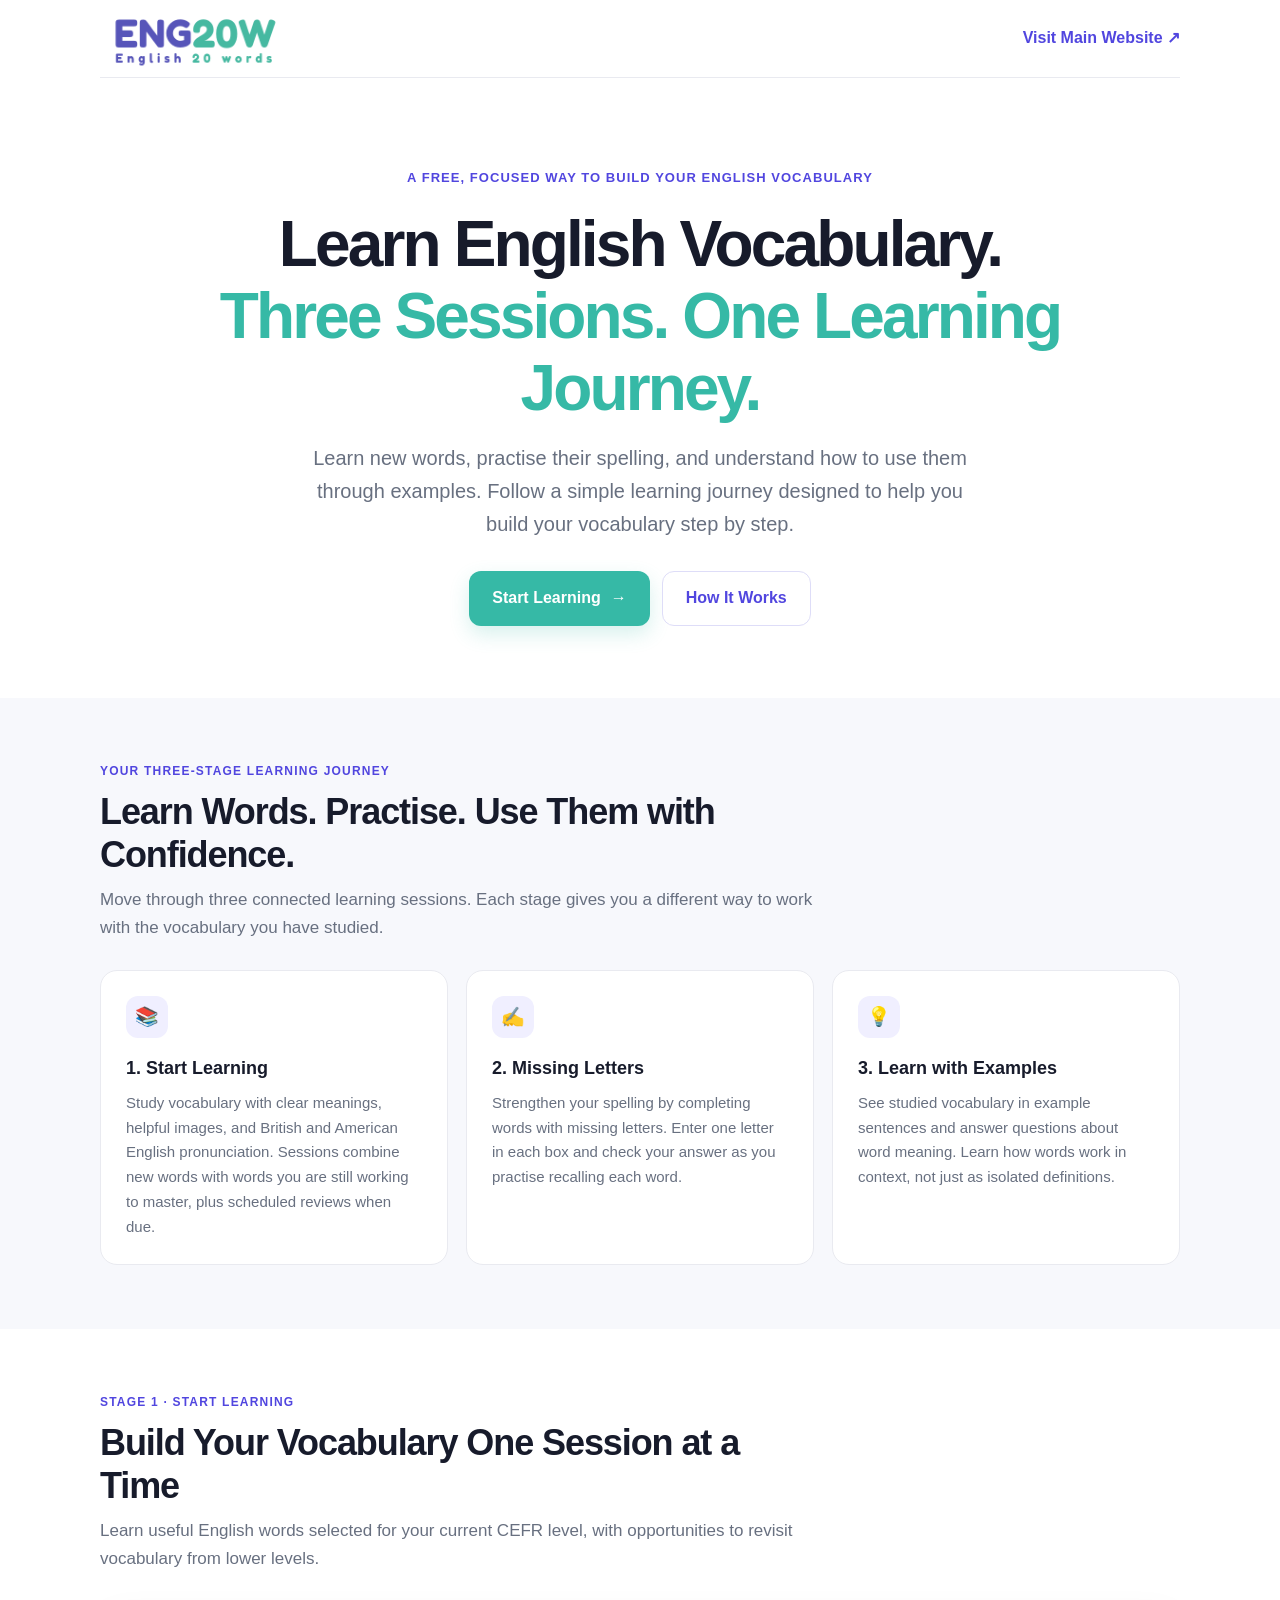
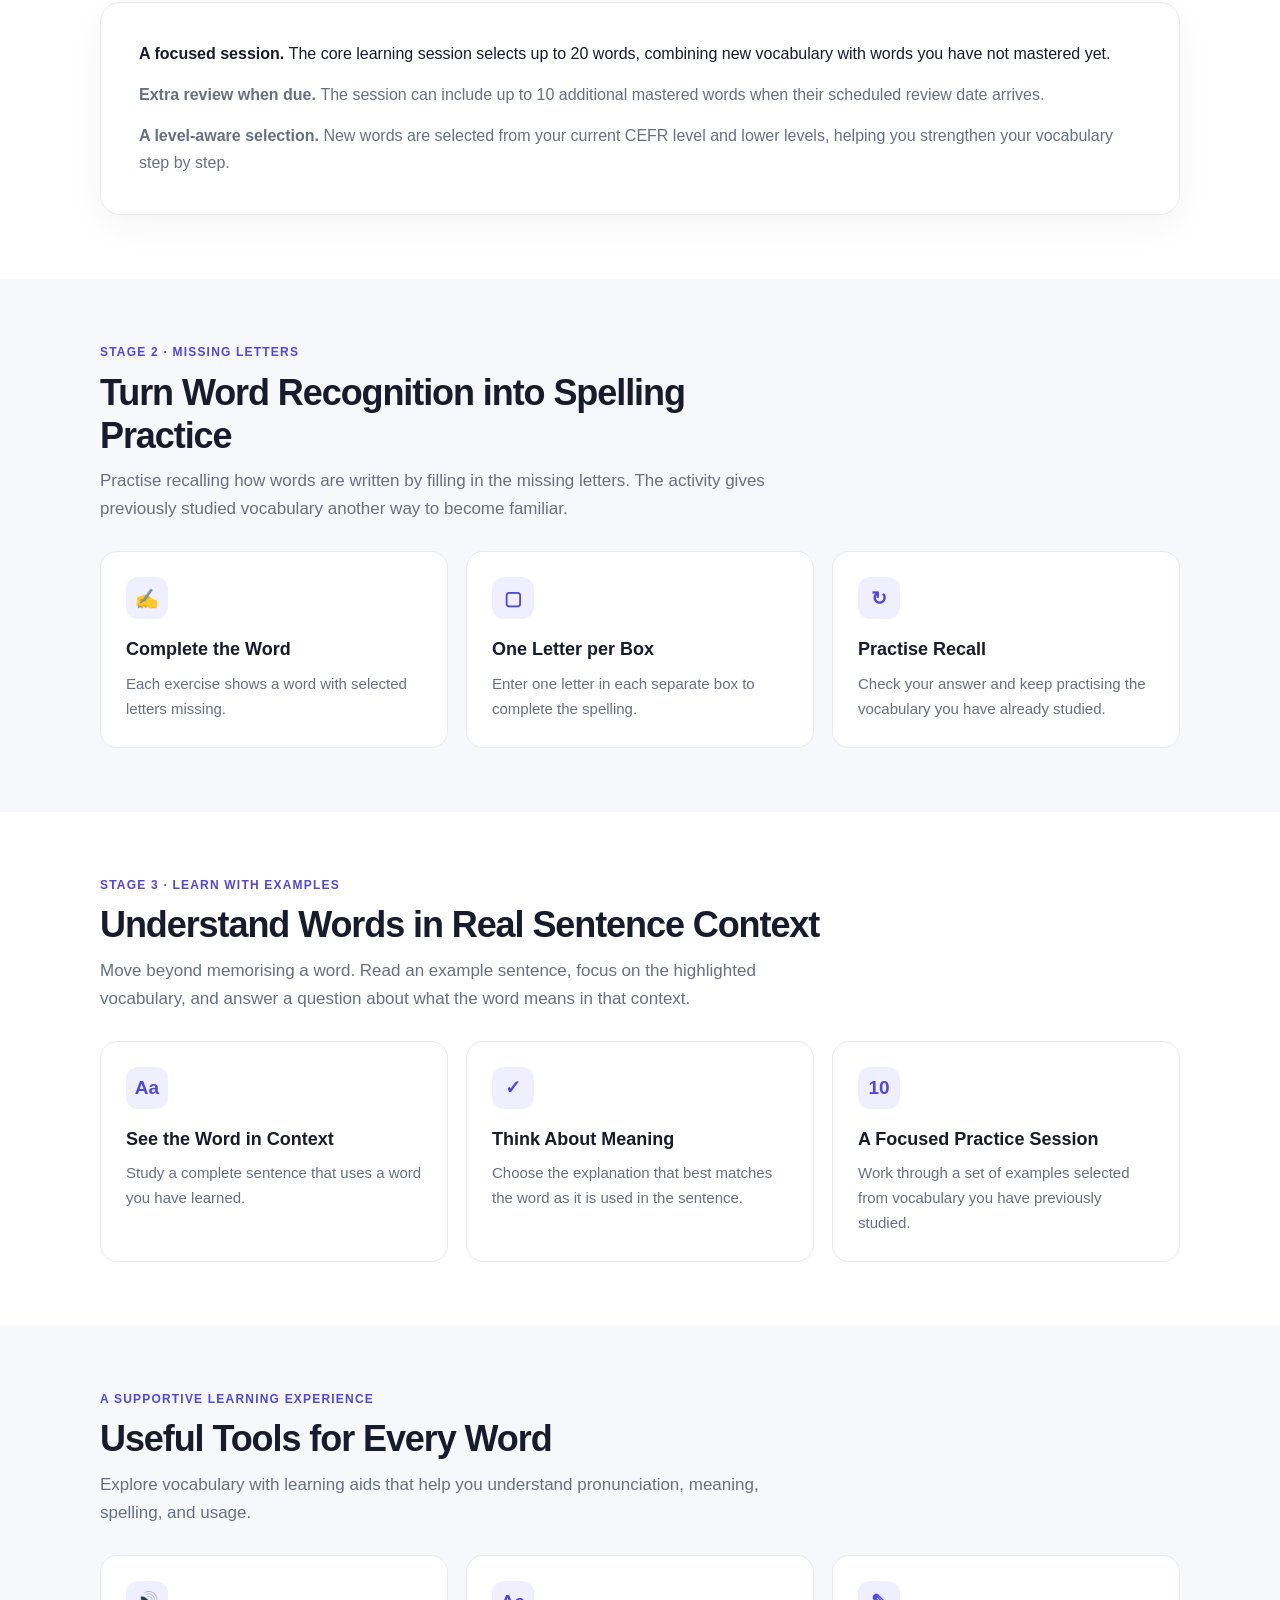
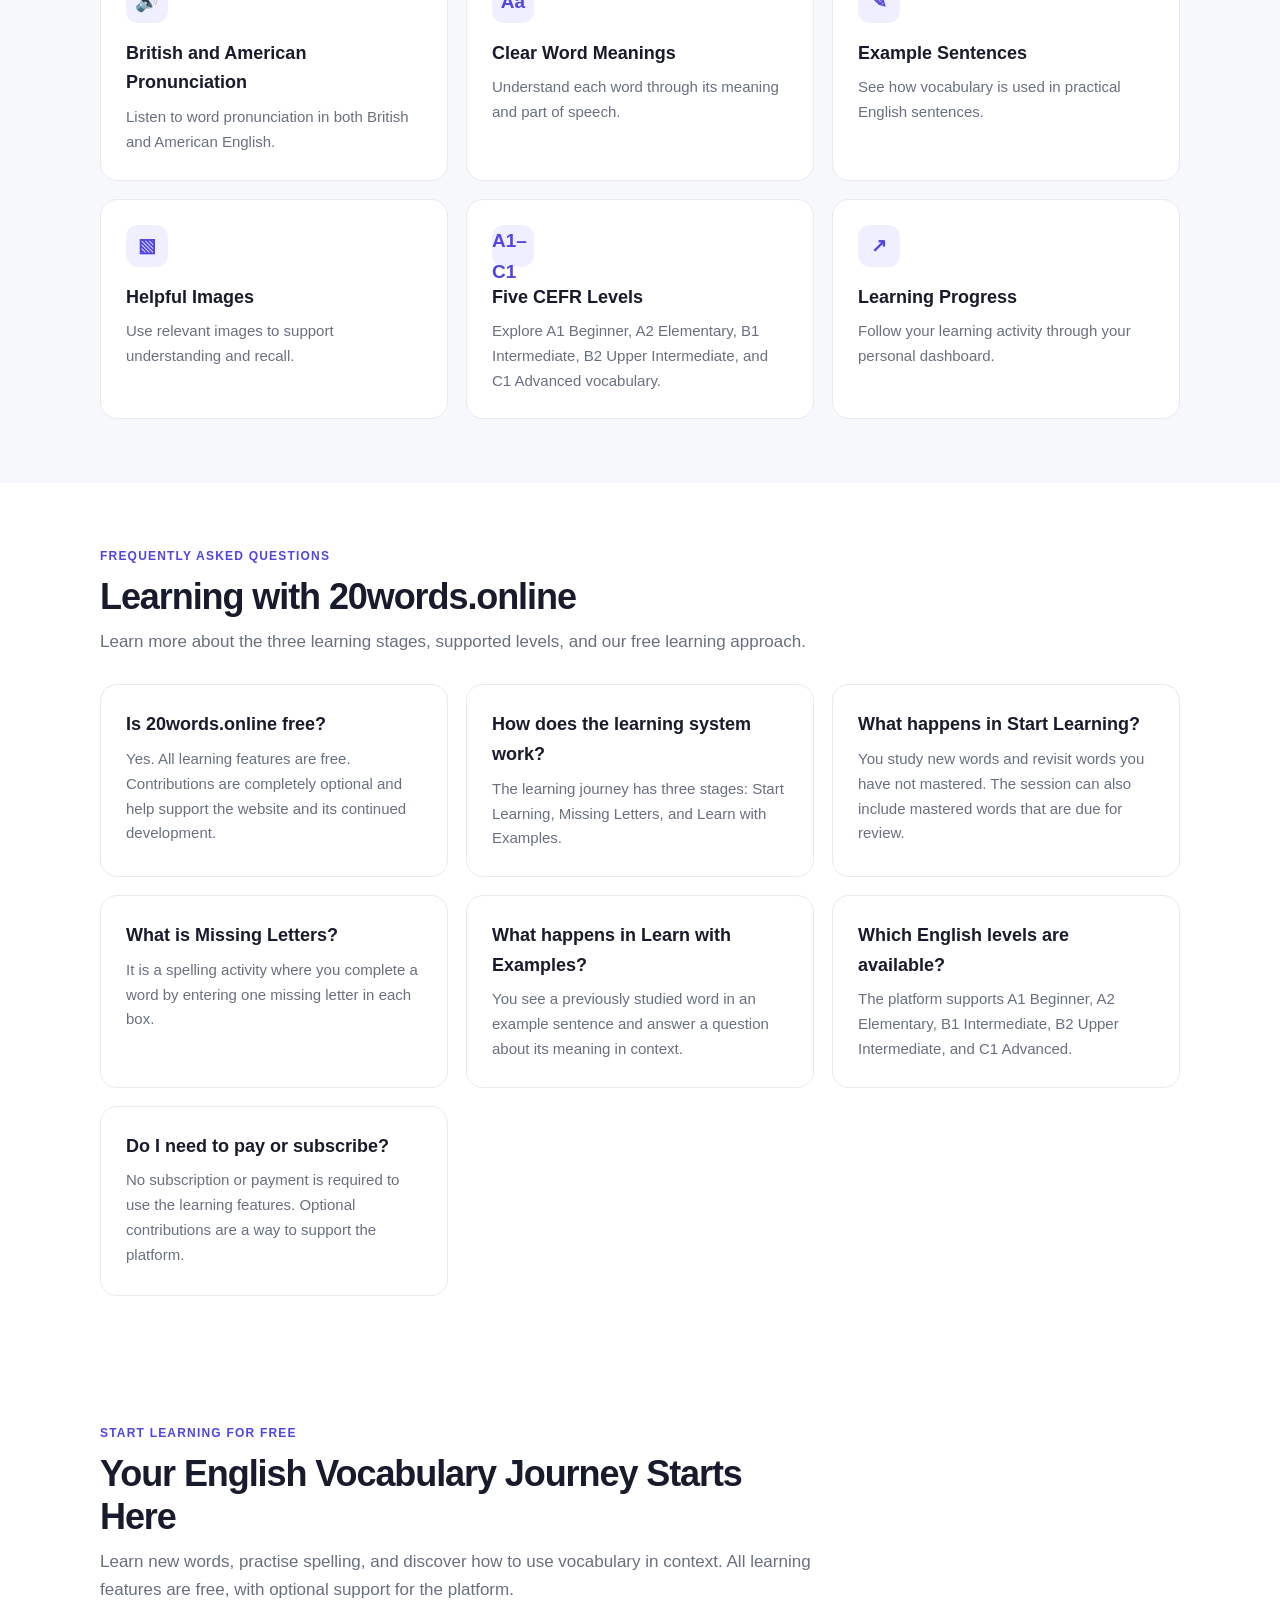
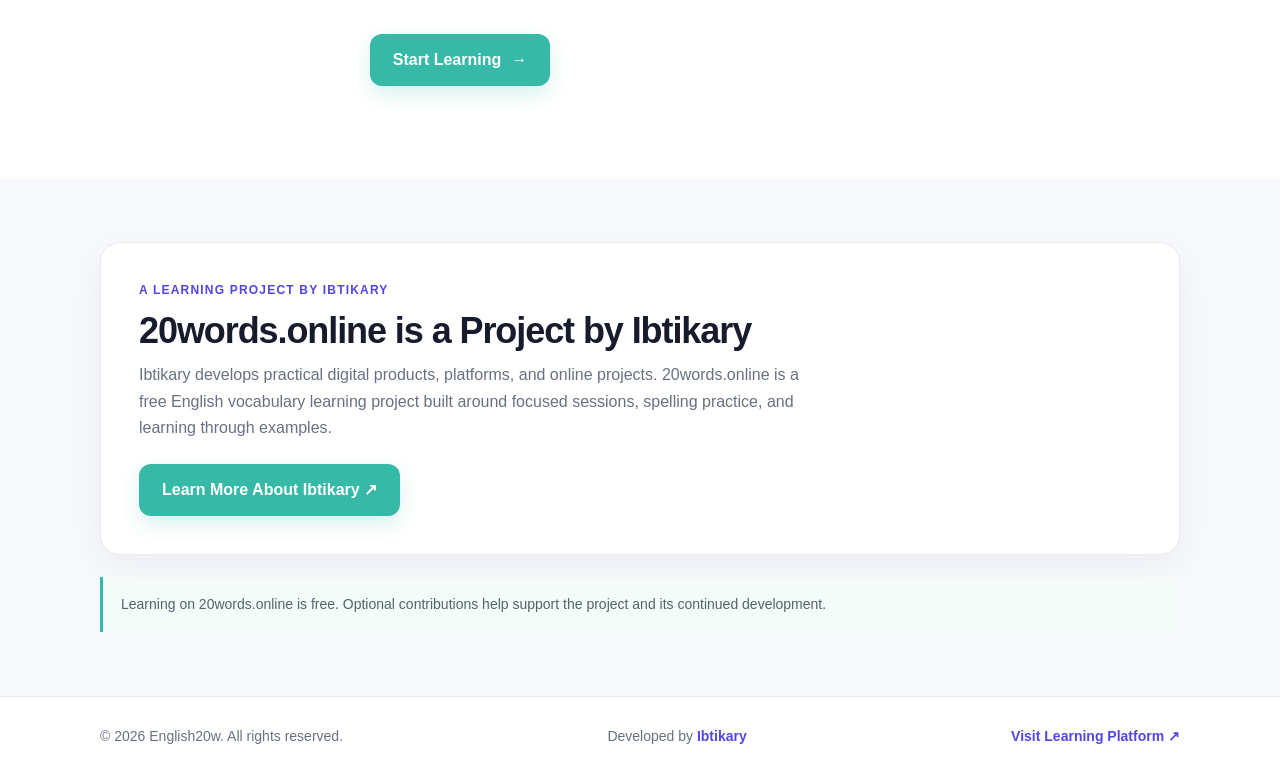
==== commit 62a3ac73: "Update index.html" ====
--- a/index.html
+++ b/index.html
@@ -261,7 +261,6 @@
               </a>
 </div>
 </div>
-<div aria-label="Ibtikary" class="ibtikary-mark">I</div>
 </div>
 <div class="trust-note">Learning on 20words.online is free. Optional contributions help support the project and its continued development.</div>
 </div>
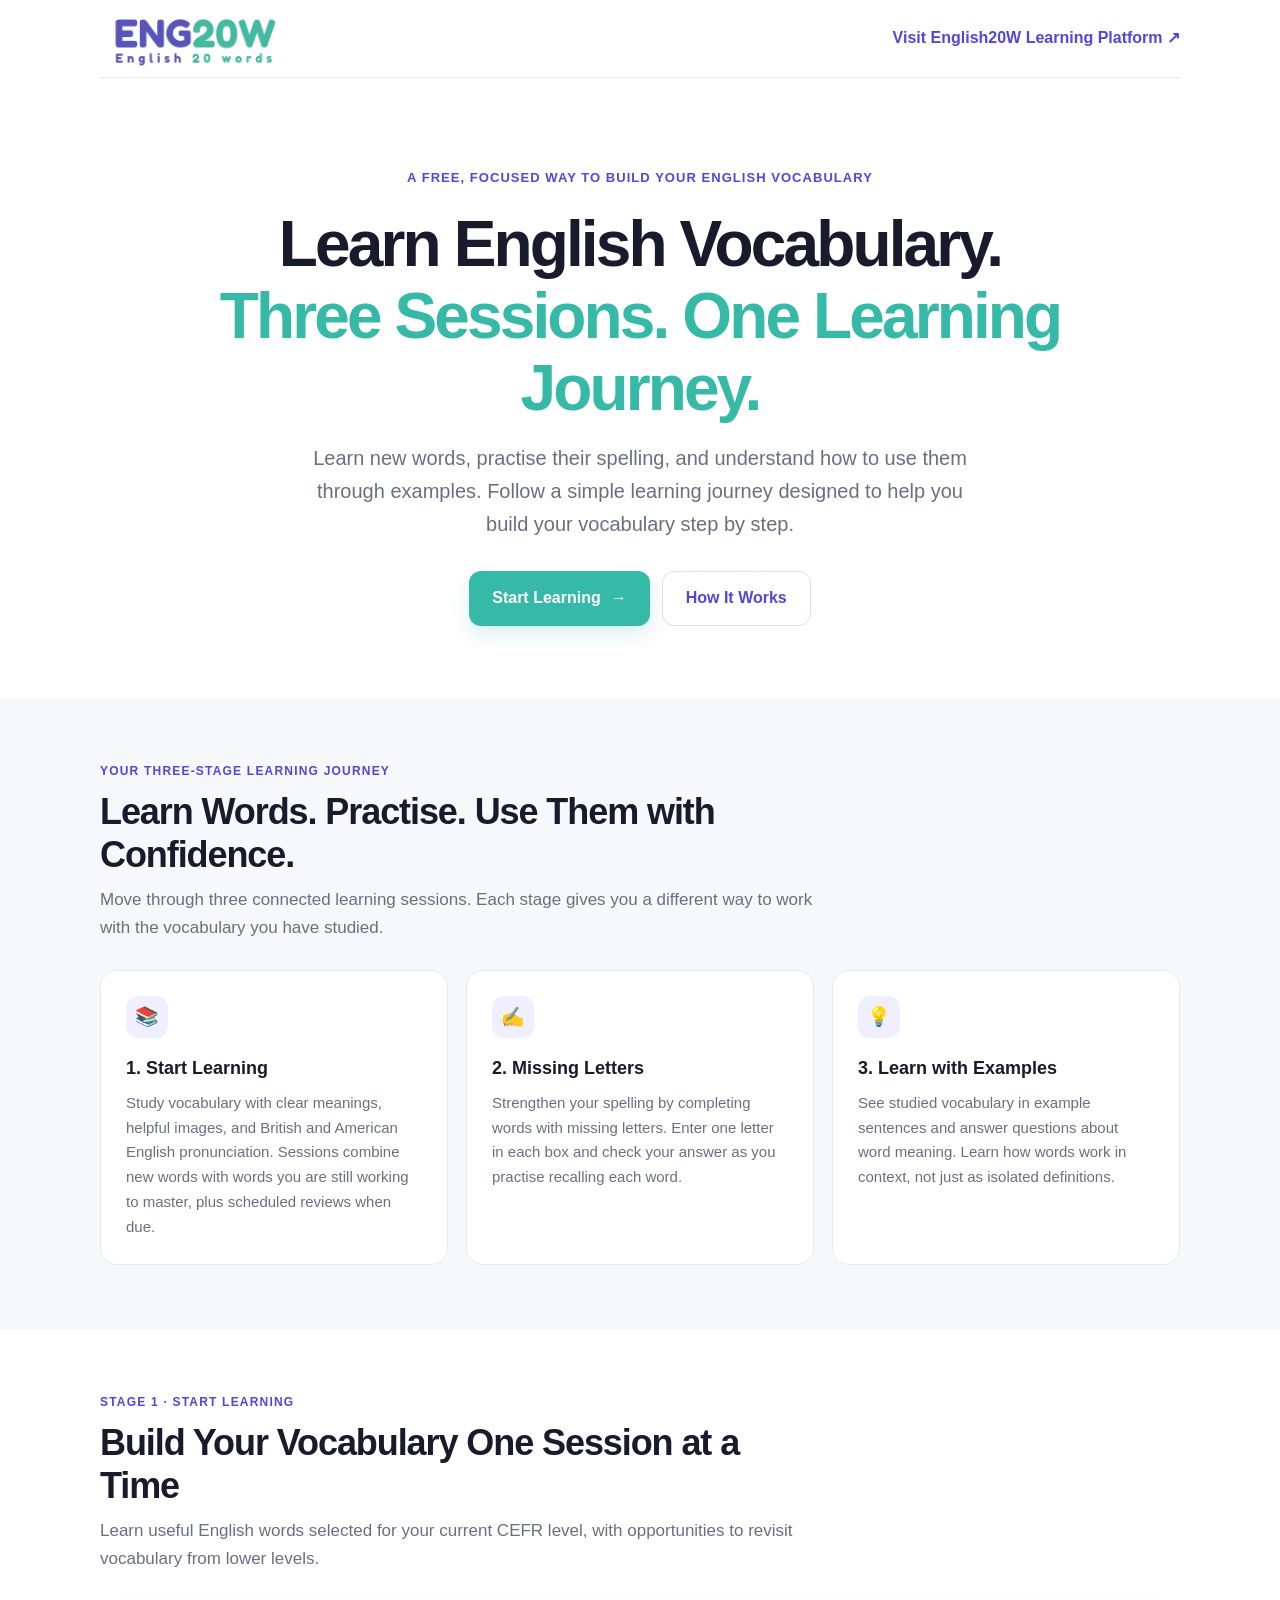
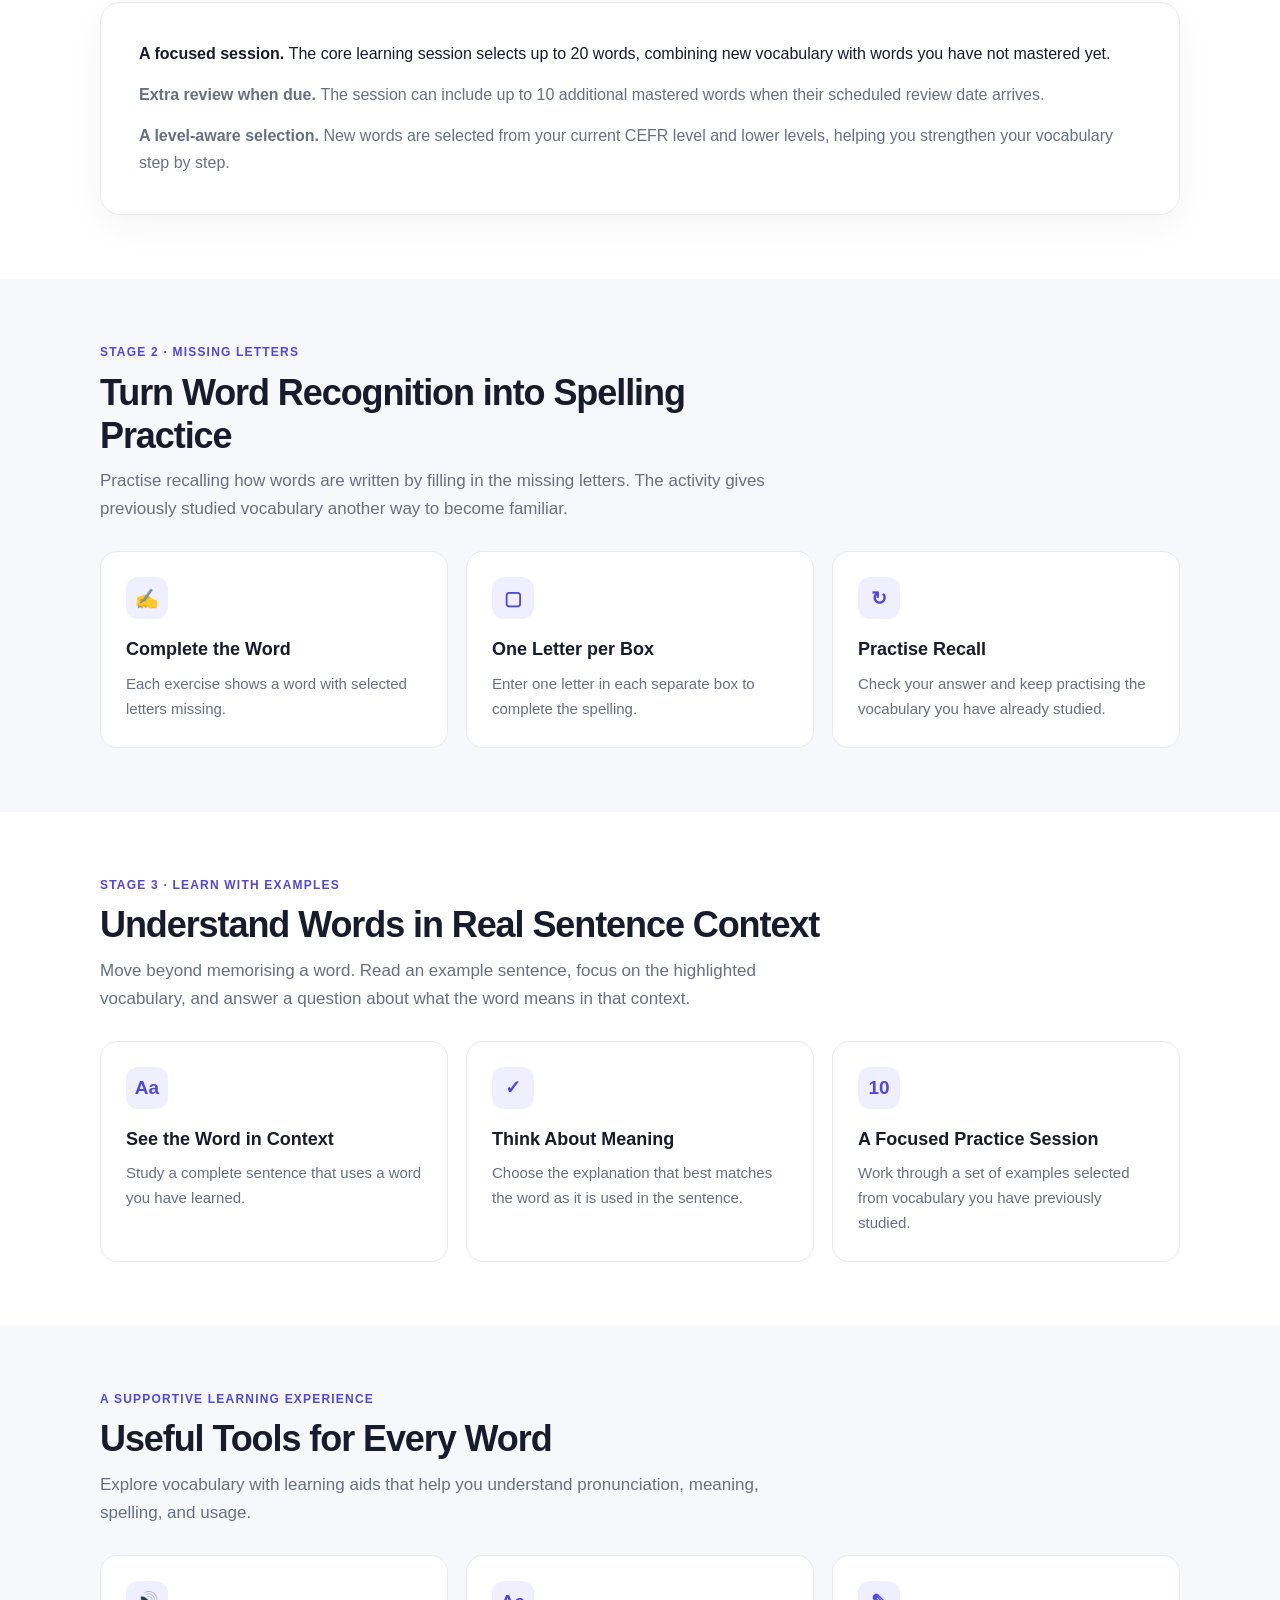
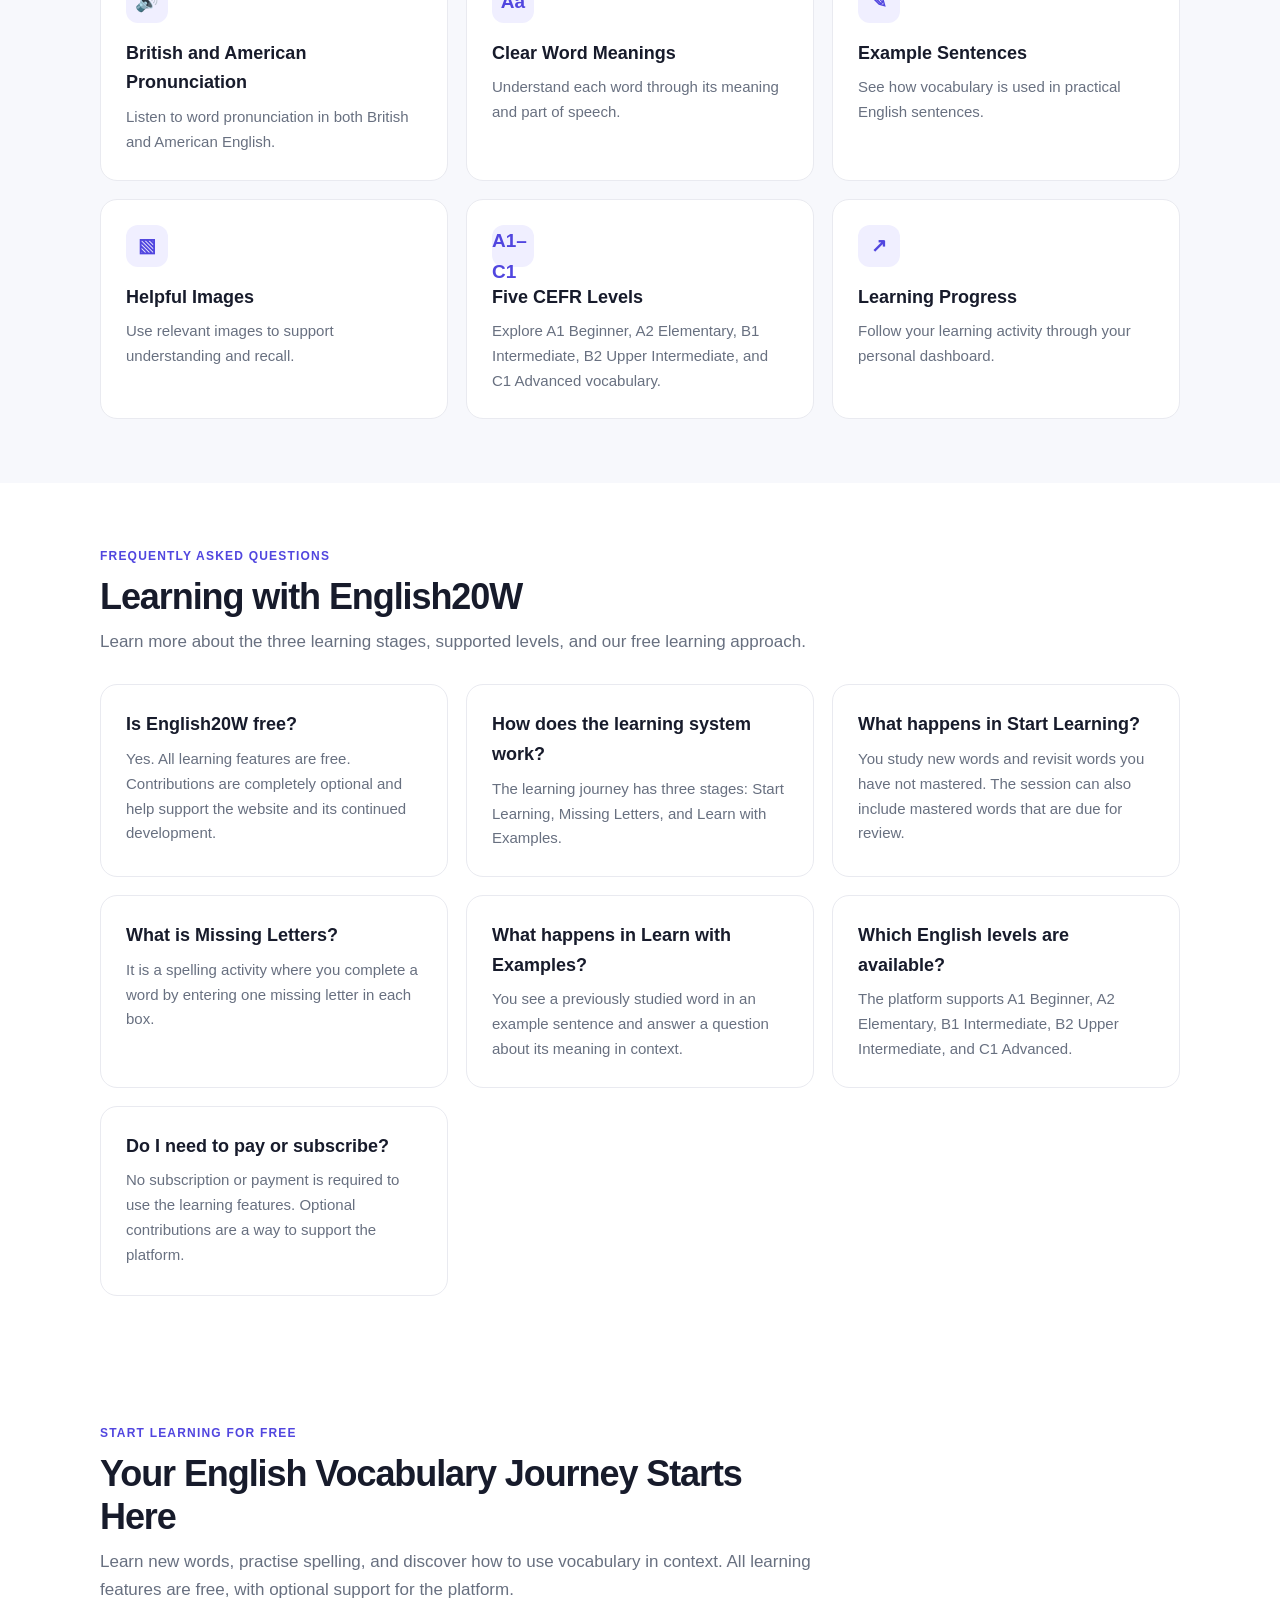
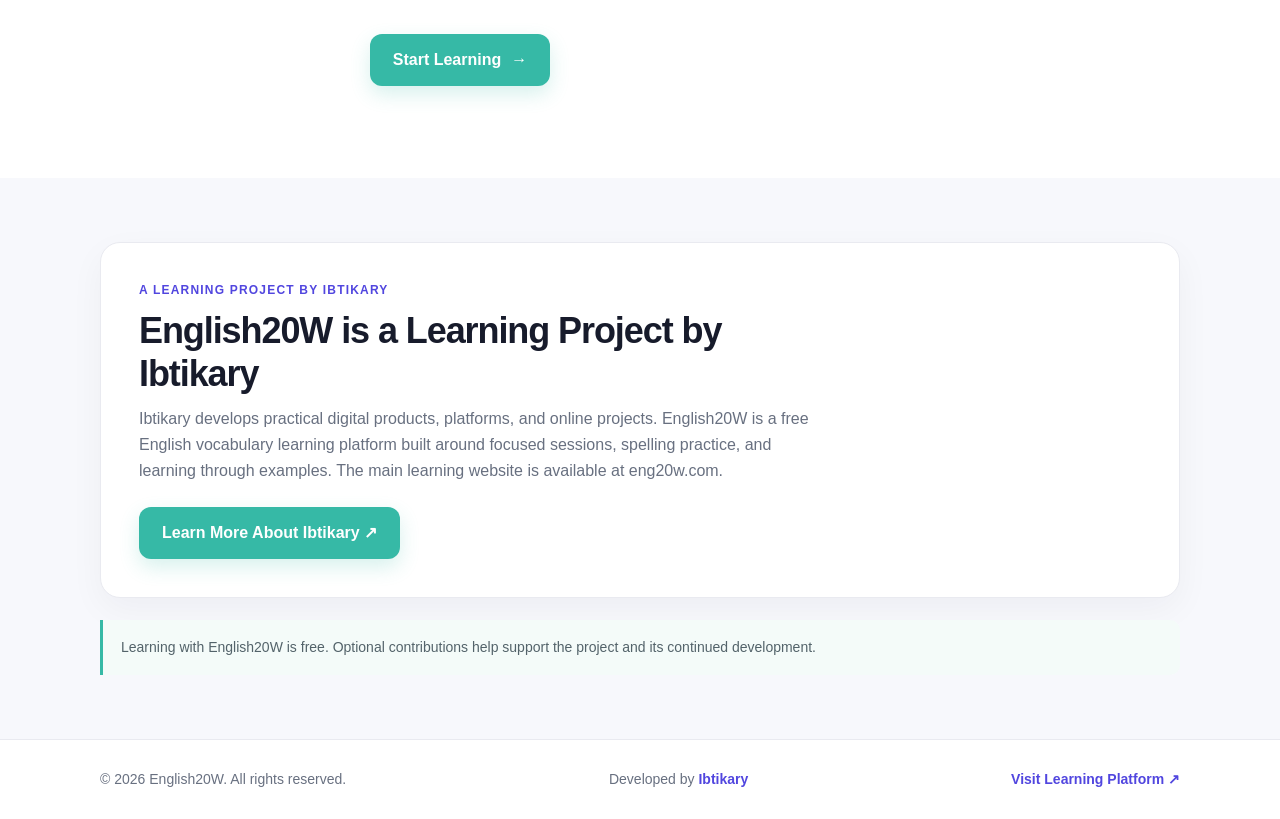
==== commit 65f9e90d: "Rename index-english20w-seo-updated.html to index.html" ====
--- a/index.html
+++ b/index.html
@@ -5,20 +5,20 @@
 <meta content="width=device-width, initial-scale=1" name="viewport"/>
 <meta content="#ffffff" name="theme-color"/>
 <!-- Primary SEO -->
-<title>20words.online | Free English Vocabulary Learning in Three Stages</title>
-<meta content="Build your English vocabulary with a free three-stage learning system: learn words, practise spelling with Missing Letters, and understand vocabulary through interactive examples. Optional contributions support the platform." name="description"/>
+<title>English20W | Free English Vocabulary Learning in Three Stages</title>
+<meta content="English20W is a free English vocabulary learning platform by Ibtikary. Learn words, practise spelling with Missing Letters, and understand vocabulary through interactive examples across CEFR levels A1–C1. Optional contributions support the platform." name="description"/>
 <meta content="index,follow" name="robots"/>
 <meta content="Ibtikary" name="author"/>
 <link href="https://20words.online/" rel="canonical"/>
 <!-- Open Graph -->
 <meta content="website" property="og:type"/>
-<meta content="20words.online" property="og:site_name"/>
-<meta content="20words.online | A Smarter Way to Learn English Vocabulary" property="og:title"/>
+<meta content="English20W" property="og:site_name"/>
+<meta content="English20W | Free English Vocabulary Learning in Three Stages" property="og:title"/>
 <meta content="Learn new words, practise spelling, and understand vocabulary through examples. All learning features are free, with optional contributions to support the platform." property="og:description"/>
 <meta content="https://20words.online/" property="og:url"/>
 <!-- Twitter Card -->
 <meta content="summary" name="twitter:card"/>
-<meta content="20words.online | Free English Vocabulary Learning" name="twitter:title"/>
+<meta content="English20W | Free English Vocabulary Learning" name="twitter:title"/>
 <meta content="Three connected learning stages: learn words, practise spelling, and understand vocabulary through examples. Completely free to use." name="twitter:description"/>
 <!-- Structured Data: Website and Organization -->
 <script type="application/ld+json">
@@ -28,9 +28,10 @@
     {
       "@type": "WebSite",
       "@id": "https://20words.online/#website",
-      "name": "20words.online",
+      "name": "English20W",
+      "alternateName": "English 20 Words",
       "url": "https://20words.online/",
-      "description": "A free English vocabulary learning platform with three connected stages: vocabulary learning, Missing Letters spelling practice, and learning through examples.",
+      "description": "English20W is a free English vocabulary learning platform by Ibtikary. It offers three connected learning stages: vocabulary learning, Missing Letters spelling practice, and learning through examples. The main learning platform is available at https://eng20w.com/.",
       "inLanguage": "en",
       "publisher": {
         "@id": "https://ibtikary.online/#organization"
@@ -53,7 +54,7 @@
   "mainEntity": [
     {
       "@type": "Question",
-      "name": "Is 20words.online free to use?",
+      "name": "Is English20W free to use?",
       "acceptedAnswer": {
         "@type": "Answer",
         "text": "Yes. All learning features are free. Contributions are optional and help support the platform and its continued development."
@@ -61,7 +62,7 @@
     },
     {
       "@type": "Question",
-      "name": "How does the learning system work?",
+      "name": "How does the English20W learning system work?",
       "acceptedAnswer": {
         "@type": "Answer",
         "text": "Learning follows three connected stages: Start Learning to study vocabulary, Missing Letters to practise spelling, and Learn with Examples to understand words in sentences."
@@ -114,10 +115,10 @@
 </head>
 <body>
 <header class="topbar wrap" id="top">
-<a aria-label="English20w landing page" class="brand" href="#top">
-<img alt="20words.online – English vocabulary learning" class="brand-logo" src="20words-logo.png"/>
+<a aria-label="English20W website" class="brand" href="#top">
+<img alt="English20W – English vocabulary learning" class="brand-logo" src="20words-logo.png"/>
 </a>
-<a class="top-link" href="https://eng20w.com/">Visit Main Website ↗</a>
+<a class="top-link" href="https://eng20w.com/">Visit English20W Learning Platform ↗</a>
 </header>
 <main>
 <!-- Hero -->
@@ -226,10 +227,10 @@
 <div class="wrap">
 <div class="section-heading">
 <div class="kicker">Frequently asked questions</div>
-<h2 id="faq-title">Learning with 20words.online</h2>
+<h2 id="faq-title">Learning with English20W</h2>
 <p class="section-lead">Learn more about the three learning stages, supported levels, and our free learning approach.</p>
 </div>
-<div class="feature-grid"><article class="feature"><h3>Is 20words.online free?</h3><p>Yes. All learning features are free. Contributions are completely optional and help support the website and its continued development.</p></article><article class="feature"><h3>How does the learning system work?</h3><p>The learning journey has three stages: Start Learning, Missing Letters, and Learn with Examples.</p></article><article class="feature"><h3>What happens in Start Learning?</h3><p>You study new words and revisit words you have not mastered. The session can also include mastered words that are due for review.</p></article><article class="feature"><h3>What is Missing Letters?</h3><p>It is a spelling activity where you complete a word by entering one missing letter in each box.</p></article><article class="feature"><h3>What happens in Learn with Examples?</h3><p>You see a previously studied word in an example sentence and answer a question about its meaning in context.</p></article><article class="feature"><h3>Which English levels are available?</h3><p>The platform supports A1 Beginner, A2 Elementary, B1 Intermediate, B2 Upper Intermediate, and C1 Advanced.</p></article><article class="feature"><h3>Do I need to pay or subscribe?</h3><p>No subscription or payment is required to use the learning features. Optional contributions are a way to support the platform.</p></article></div>
+<div class="feature-grid"><article class="feature"><h3>Is English20W free?</h3><p>Yes. All learning features are free. Contributions are completely optional and help support the website and its continued development.</p></article><article class="feature"><h3>How does the learning system work?</h3><p>The learning journey has three stages: Start Learning, Missing Letters, and Learn with Examples.</p></article><article class="feature"><h3>What happens in Start Learning?</h3><p>You study new words and revisit words you have not mastered. The session can also include mastered words that are due for review.</p></article><article class="feature"><h3>What is Missing Letters?</h3><p>It is a spelling activity where you complete a word by entering one missing letter in each box.</p></article><article class="feature"><h3>What happens in Learn with Examples?</h3><p>You see a previously studied word in an example sentence and answer a question about its meaning in context.</p></article><article class="feature"><h3>Which English levels are available?</h3><p>The platform supports A1 Beginner, A2 Elementary, B1 Intermediate, B2 Upper Intermediate, and C1 Advanced.</p></article><article class="feature"><h3>Do I need to pay or subscribe?</h3><p>No subscription or payment is required to use the learning features. Optional contributions are a way to support the platform.</p></article></div>
 </div>
 </section>
 <!-- CTA -->
@@ -253,8 +254,8 @@
 <div class="project-card">
 <div class="project-copy">
 <div class="kicker">A learning project by Ibtikary</div>
-<h2 id="project-title">20words.online is a Project by Ibtikary</h2>
-<p>Ibtikary develops practical digital products, platforms, and online projects. 20words.online is a free English vocabulary learning project built around focused sessions, spelling practice, and learning through examples.</p>
+<h2 id="project-title">English20W is a Learning Project by Ibtikary</h2>
+<p>Ibtikary develops practical digital products, platforms, and online projects. English20W is a free English vocabulary learning platform built around focused sessions, spelling practice, and learning through examples. The main learning website is available at eng20w.com.</p>
 <div class="project-link">
 <a class="button" href="https://ibtikary.online/" rel="noopener noreferrer" target="_blank">
                 Learn More About Ibtikary ↗
@@ -262,13 +263,13 @@
 </div>
 </div>
 </div>
-<div class="trust-note">Learning on 20words.online is free. Optional contributions help support the project and its continued development.</div>
+<div class="trust-note">Learning with English20W is free. Optional contributions help support the project and its continued development.</div>
 </div>
 </section>
 </main>
 <footer class="footer">
 <div class="wrap footer-inner">
-<span>© <span id="year">2026</span> English20w. All rights reserved.</span>
+<span>© <span id="year">2026</span> English20W. All rights reserved.</span>
 <span>Developed by <a href="https://ibtikary.online/" rel="noopener noreferrer" target="_blank">Ibtikary</a></span>
 <a href="https://eng20w.com/">Visit Learning Platform ↗</a>
 </div>
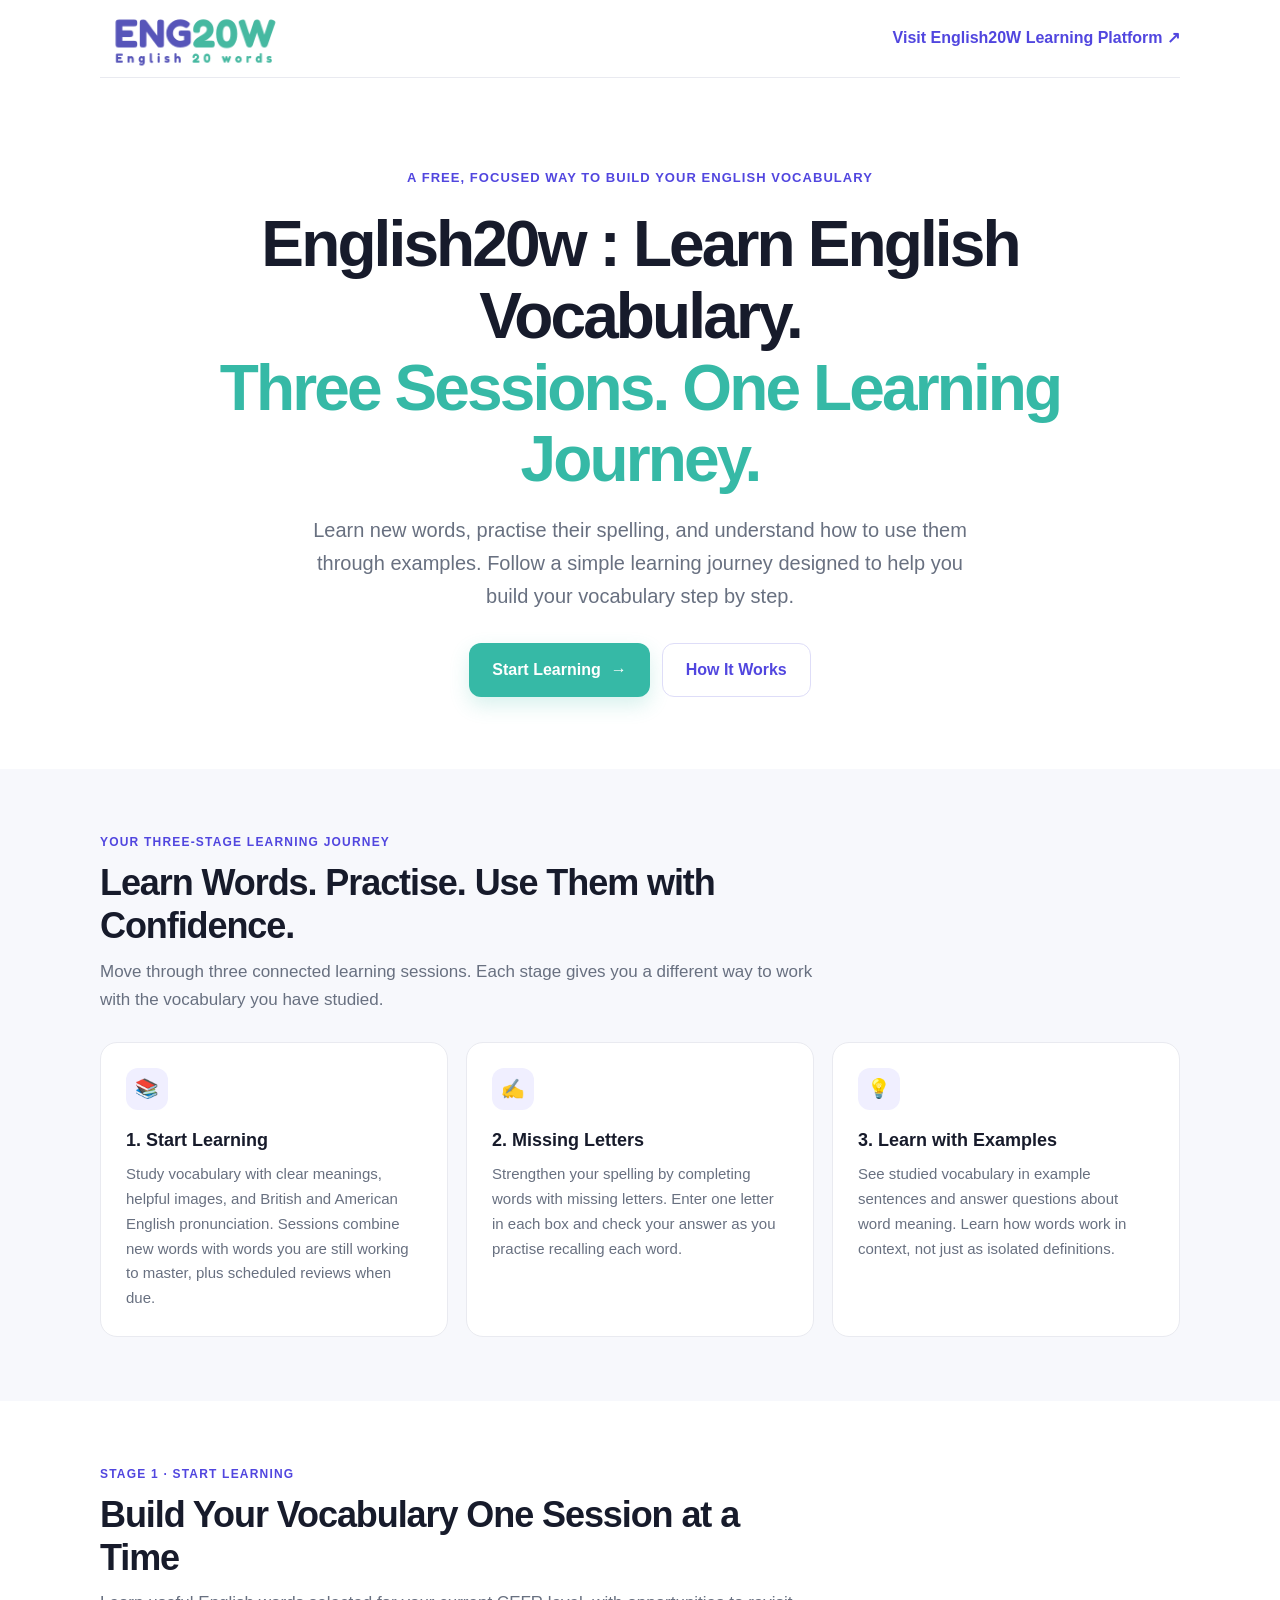
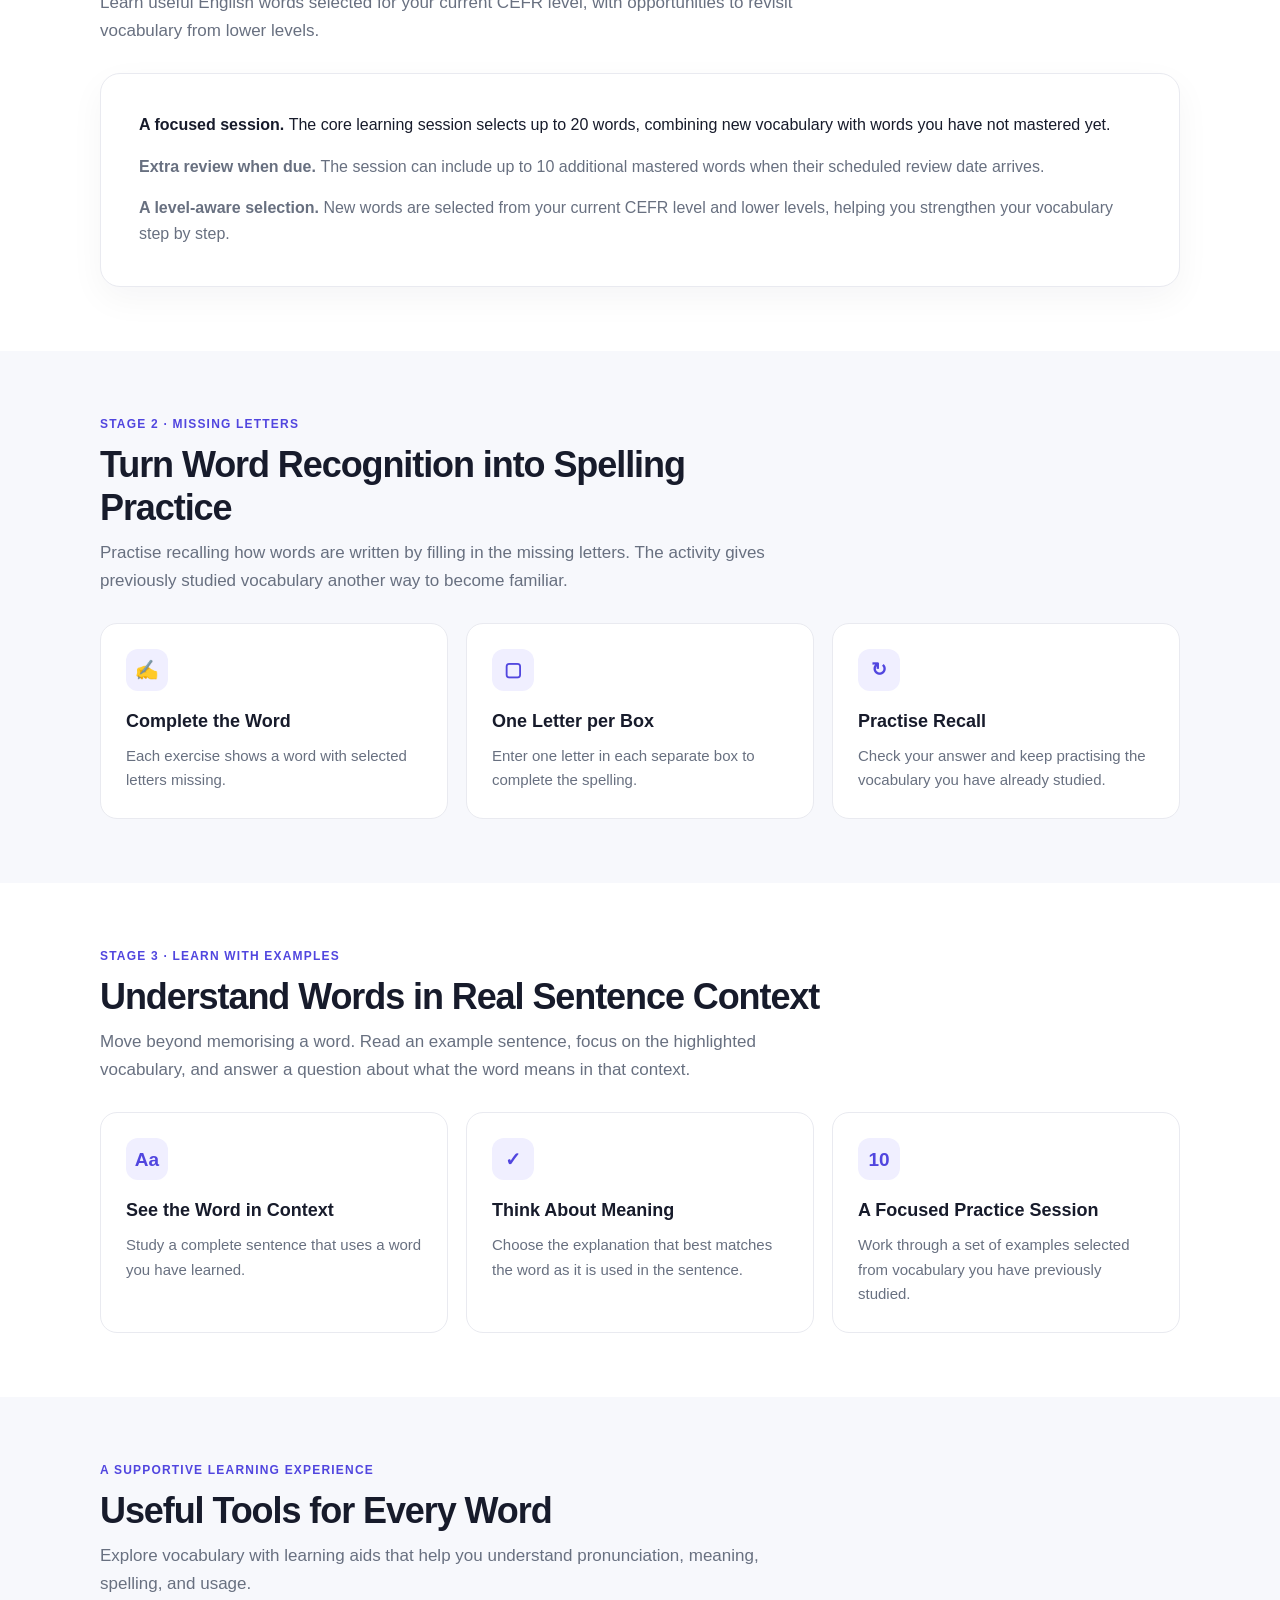
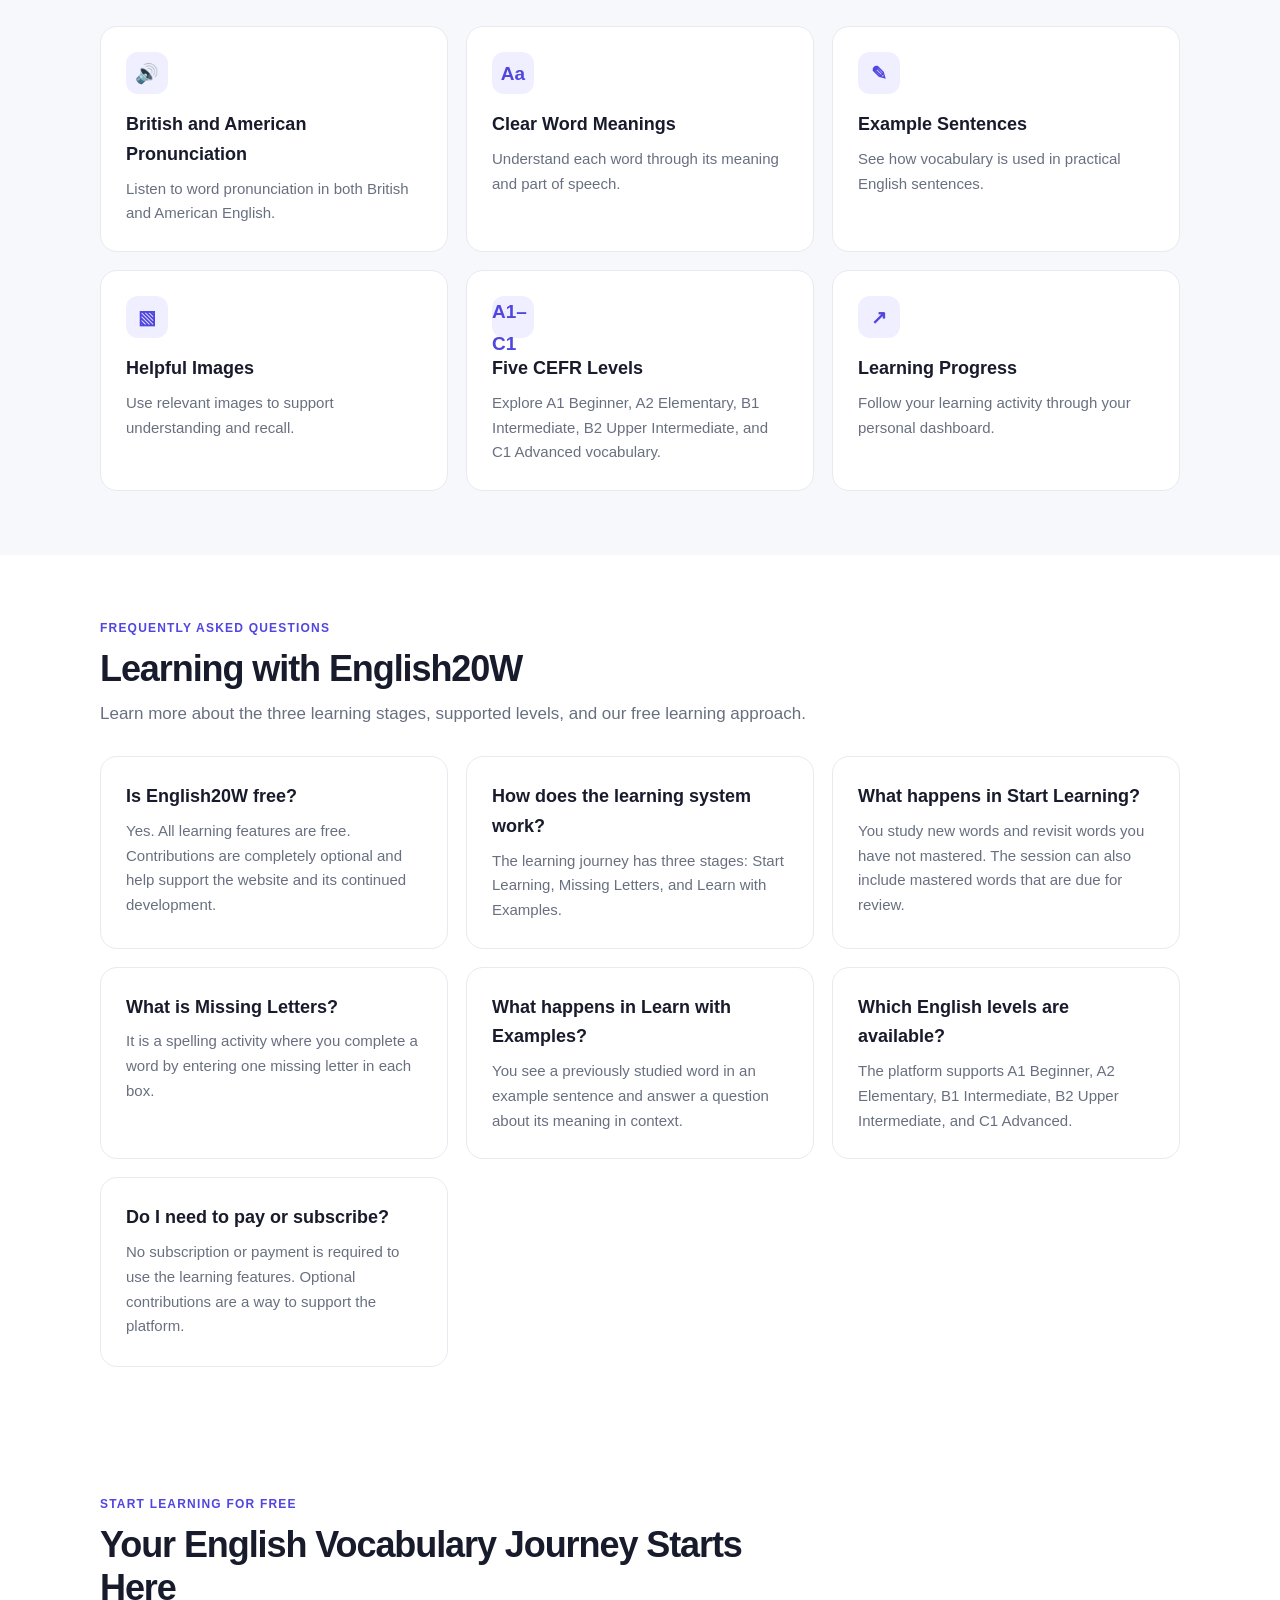
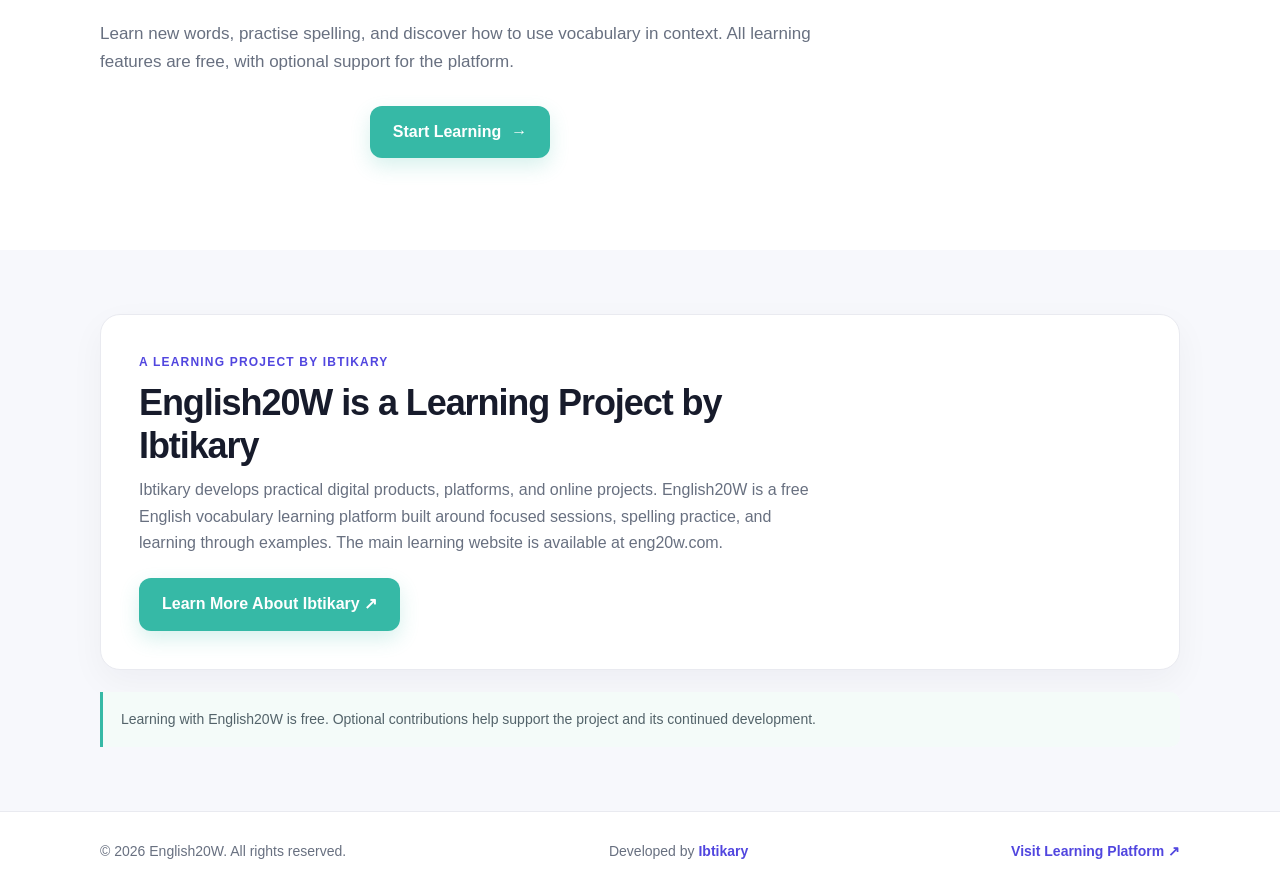
==== commit eaf58629: "Update index.html" ====
--- a/index.html
+++ b/index.html
@@ -124,7 +124,7 @@
 <!-- Hero -->
 <section aria-labelledby="headline" class="hero wrap">
 <div class="eyebrow">A FREE, FOCUSED WAY TO BUILD YOUR ENGLISH VOCABULARY</div>
-<h1 id="headline">Learn English Vocabulary.<br/><span>Three Sessions. One Learning Journey.</span></h1>
+<h1 id="headline">English20w : Learn English Vocabulary.<br/><span>Three Sessions. One Learning Journey.</span></h1>
 <p class="intro">Learn new words, practise their spelling, and understand how to use them through examples. Follow a simple learning journey designed to help you build your vocabulary step by step.</p>
 <div class="actions">
 <a class="button" href="https://eng20w.com/">
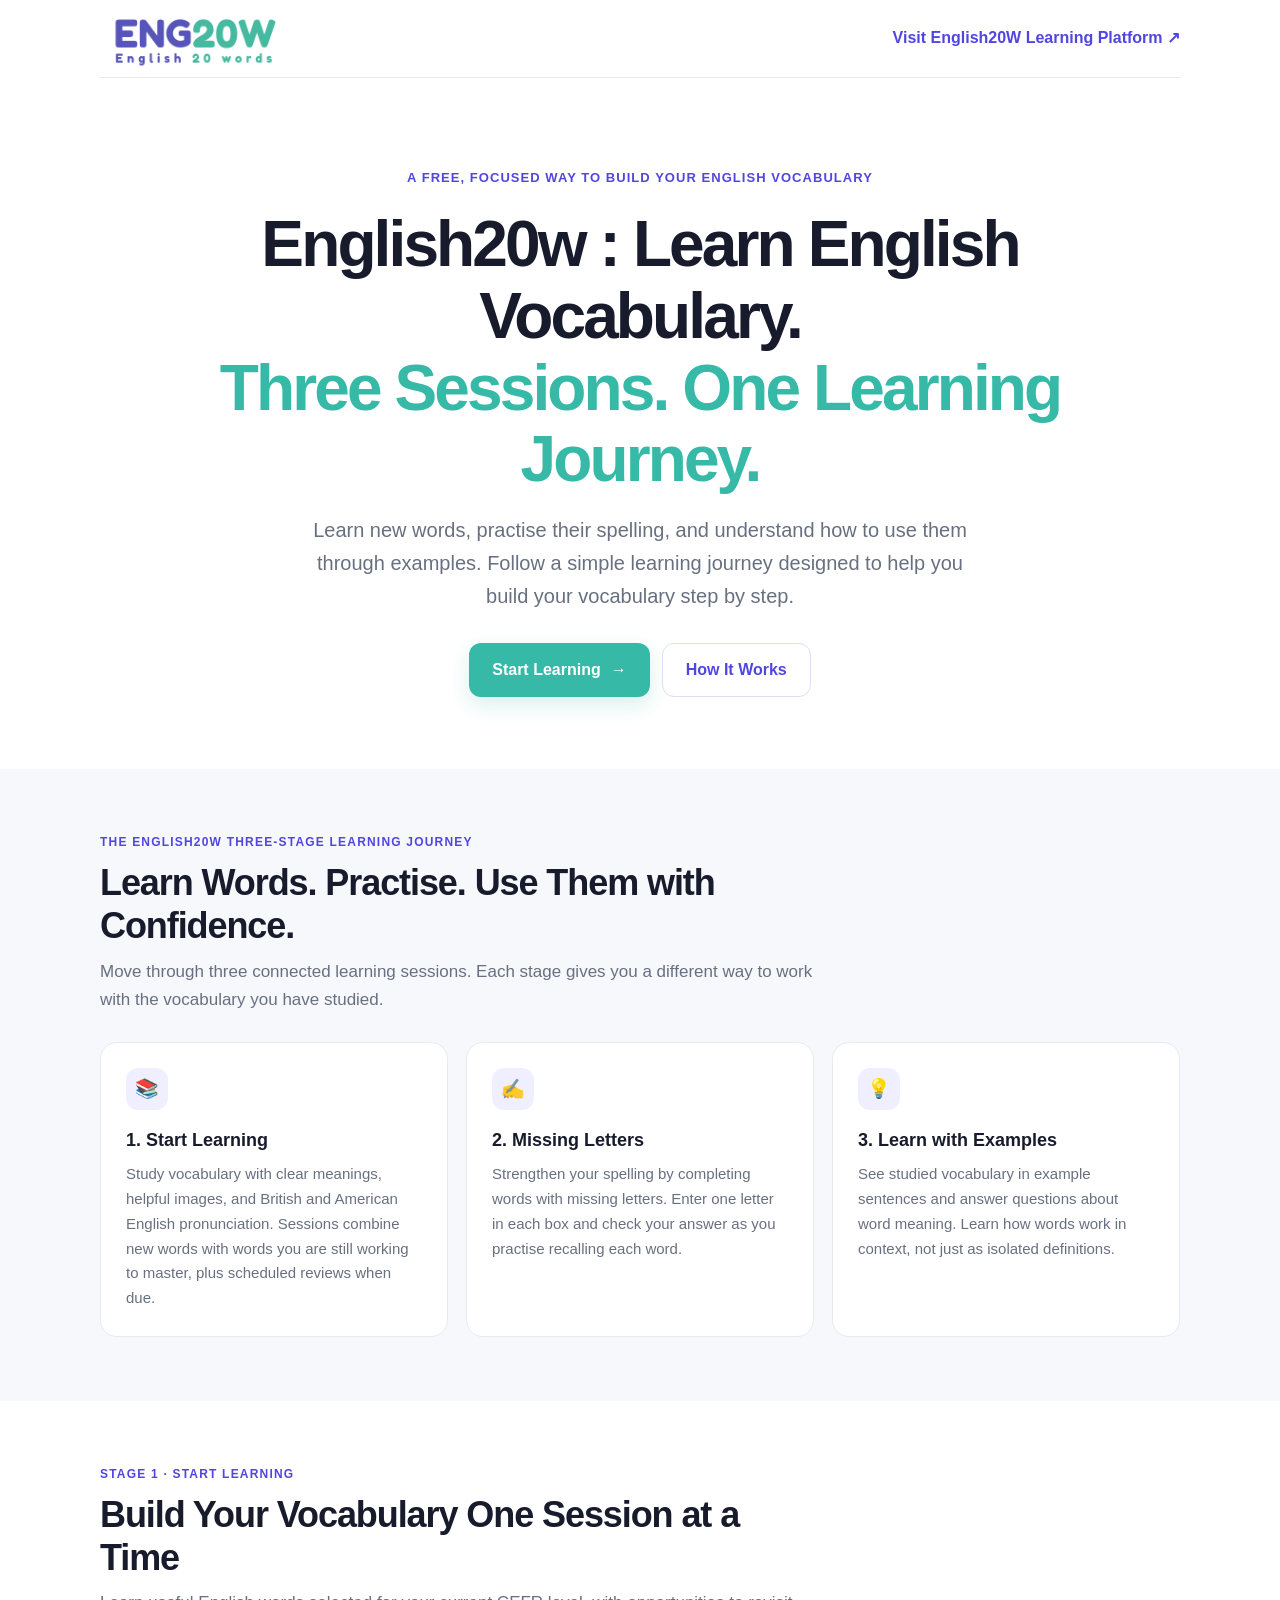
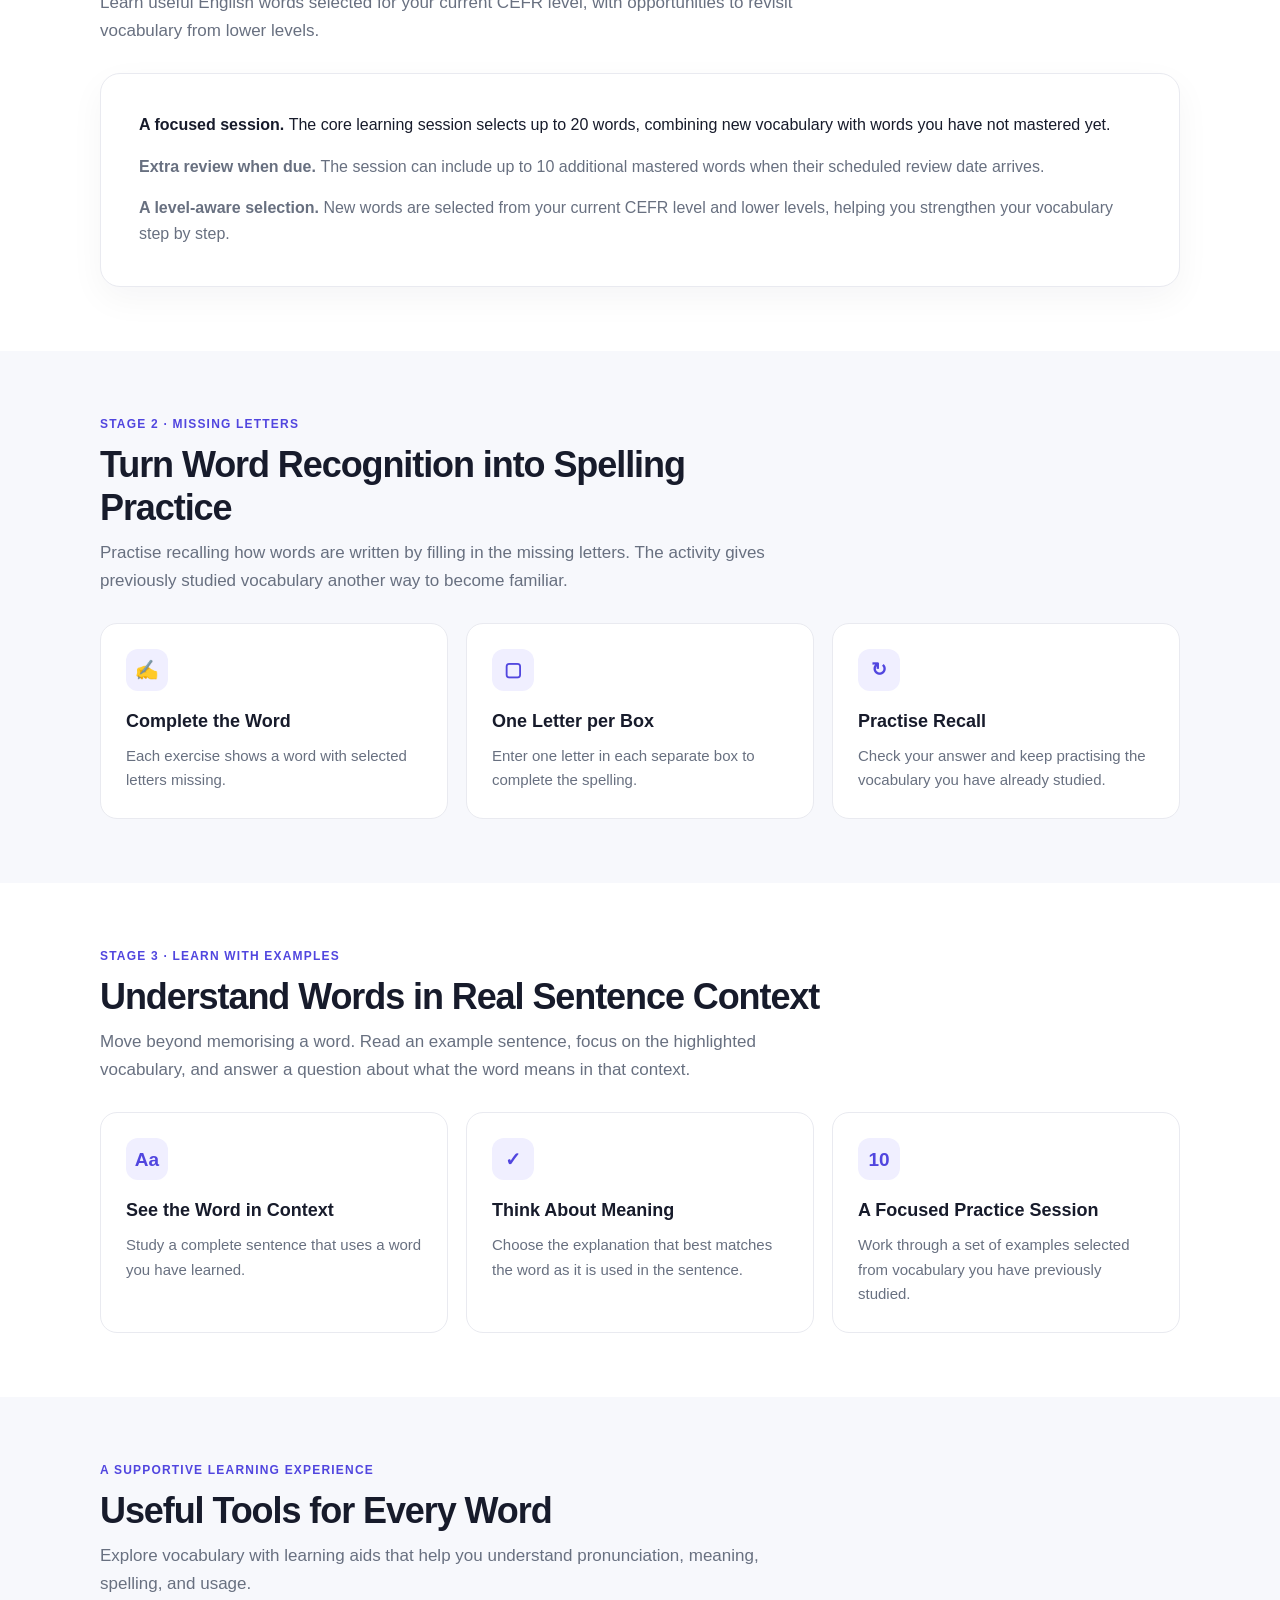
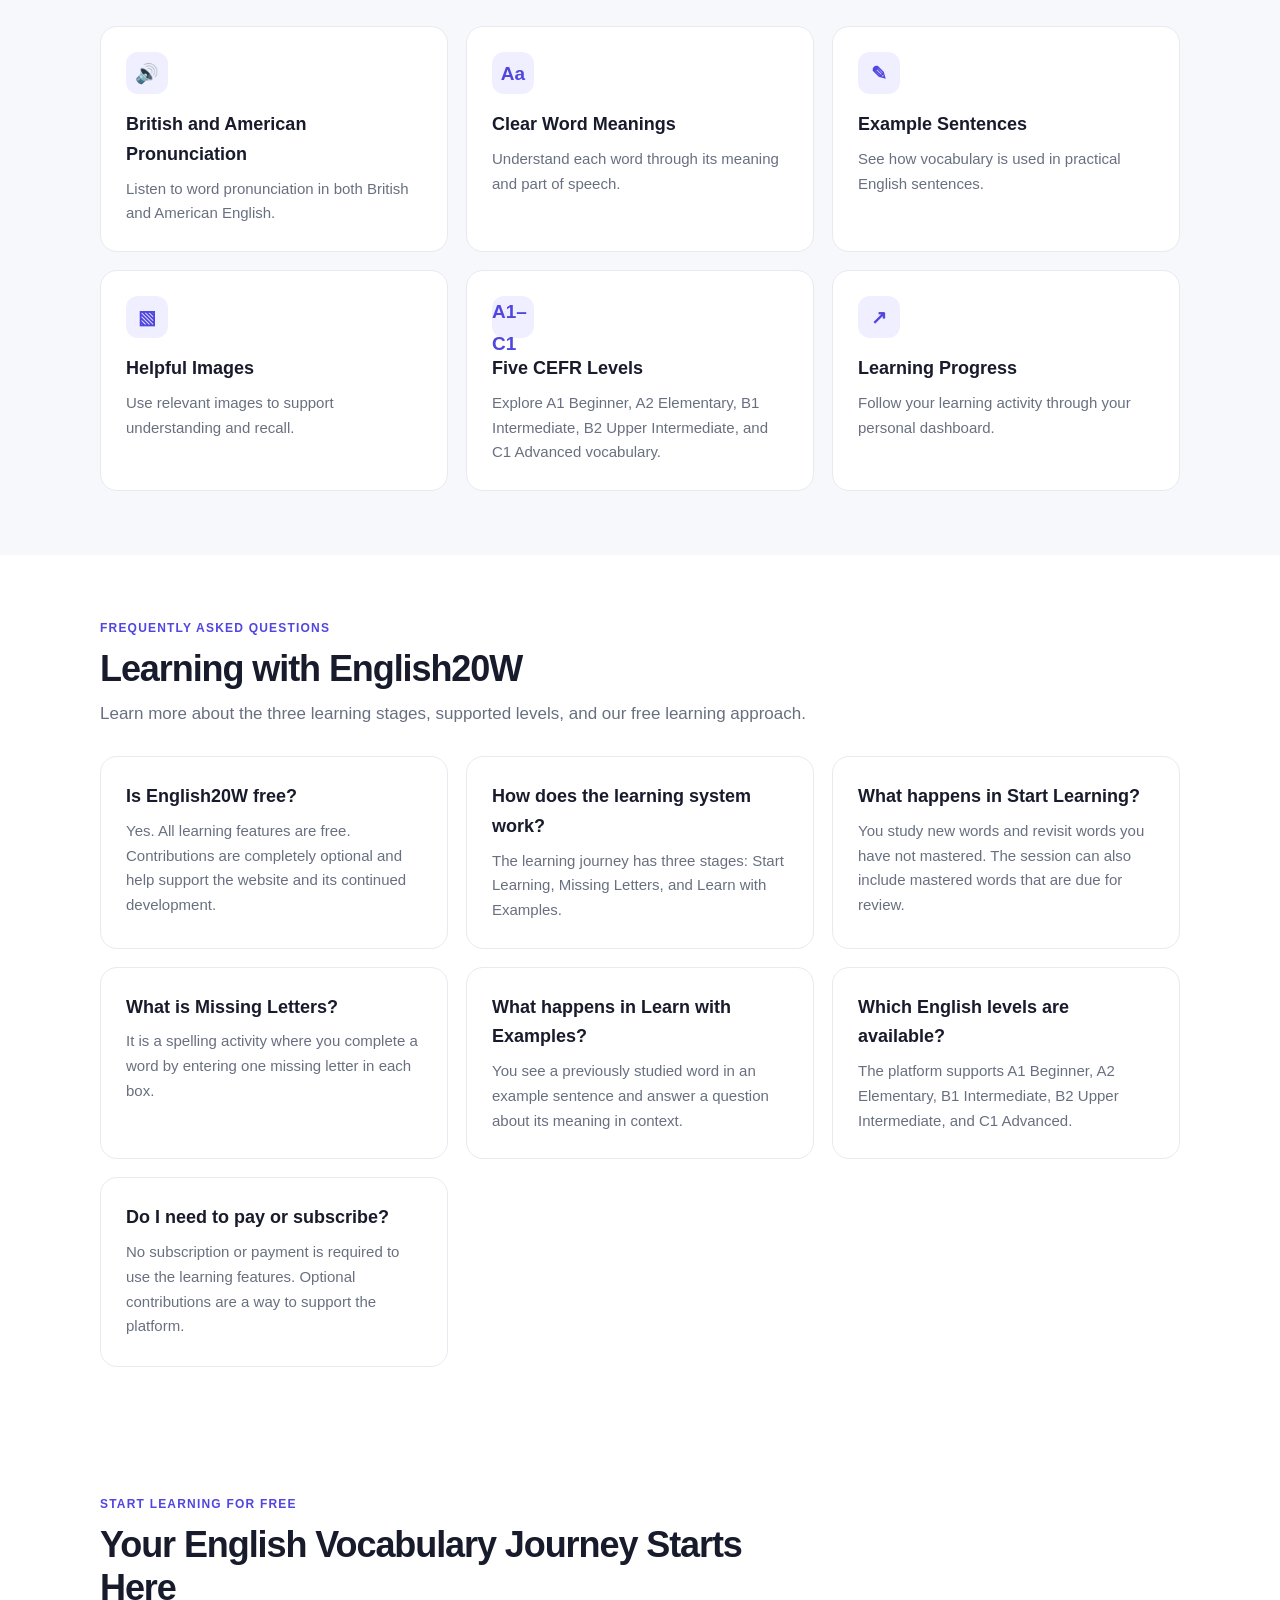
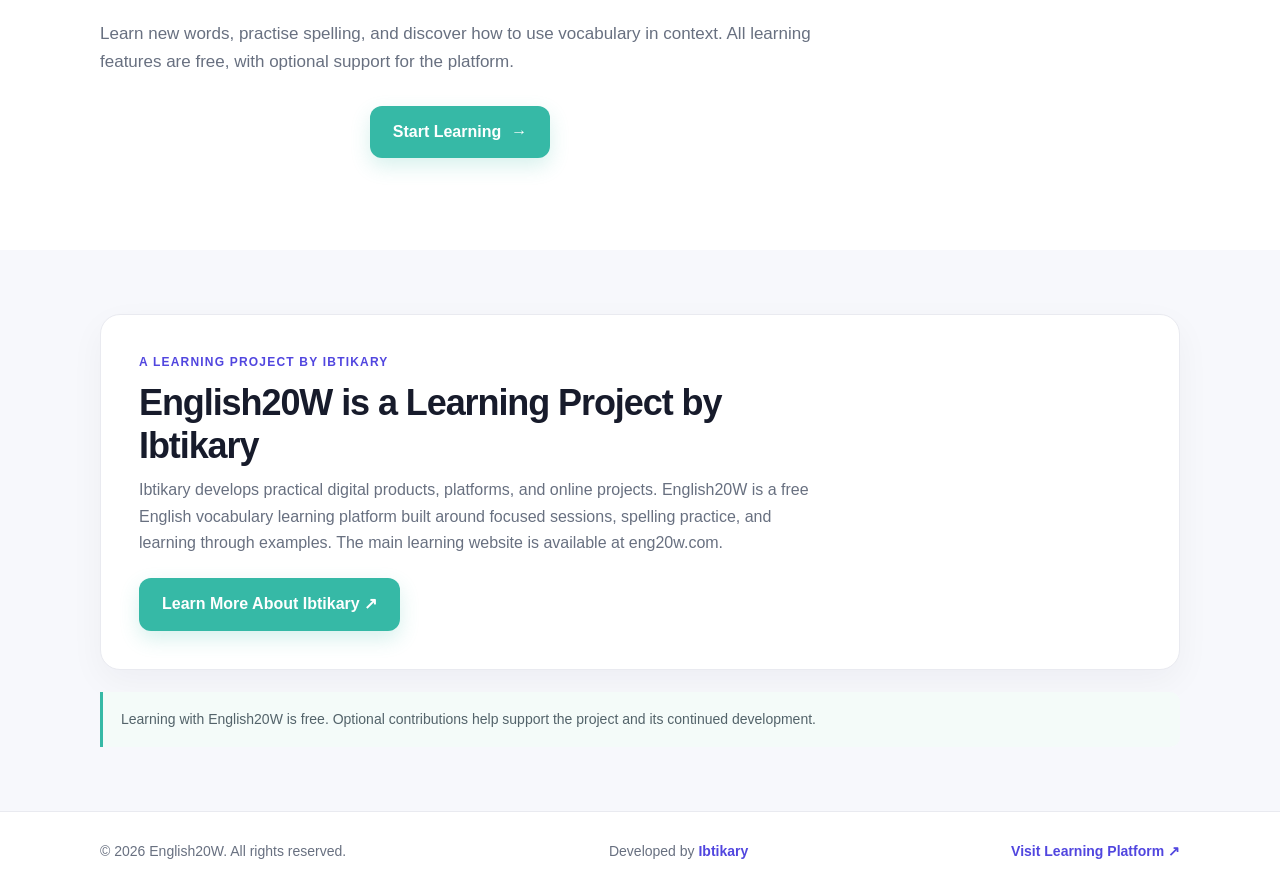
==== commit 83d14bb2: "Update index.html" ====
--- a/index.html
+++ b/index.html
@@ -5,7 +5,9 @@
 <meta content="width=device-width, initial-scale=1" name="viewport"/>
 <meta content="#ffffff" name="theme-color"/>
 <!-- Primary SEO -->
-<title>English20W | Free English Vocabulary Learning in Three Stages</title>
+<title>
+English20W | Free English Vocabulary Learning Platform
+</title>
 <meta content="English20W is a free English vocabulary learning platform by Ibtikary. Learn words, practise spelling with Missing Letters, and understand vocabulary through interactive examples across CEFR levels A1–C1. Optional contributions support the platform." name="description"/>
 <meta content="index,follow" name="robots"/>
 <meta content="Ibtikary" name="author"/>
@@ -139,7 +141,7 @@
 <section aria-labelledby="session-title" class="section soft" id="how-it-works">
 <div class="wrap">
 <div class="section-heading">
-<div class="kicker">Your three-stage learning journey</div>
+<div class="kicker">The English20W Three-Stage Learning Journey</div>
 <h2 id="session-title">Learn Words. Practise. Use Them with Confidence.</h2>
 <p class="section-lead">Move through three connected learning sessions. Each stage gives you a different way to work with the vocabulary you have studied.</p>
 </div>
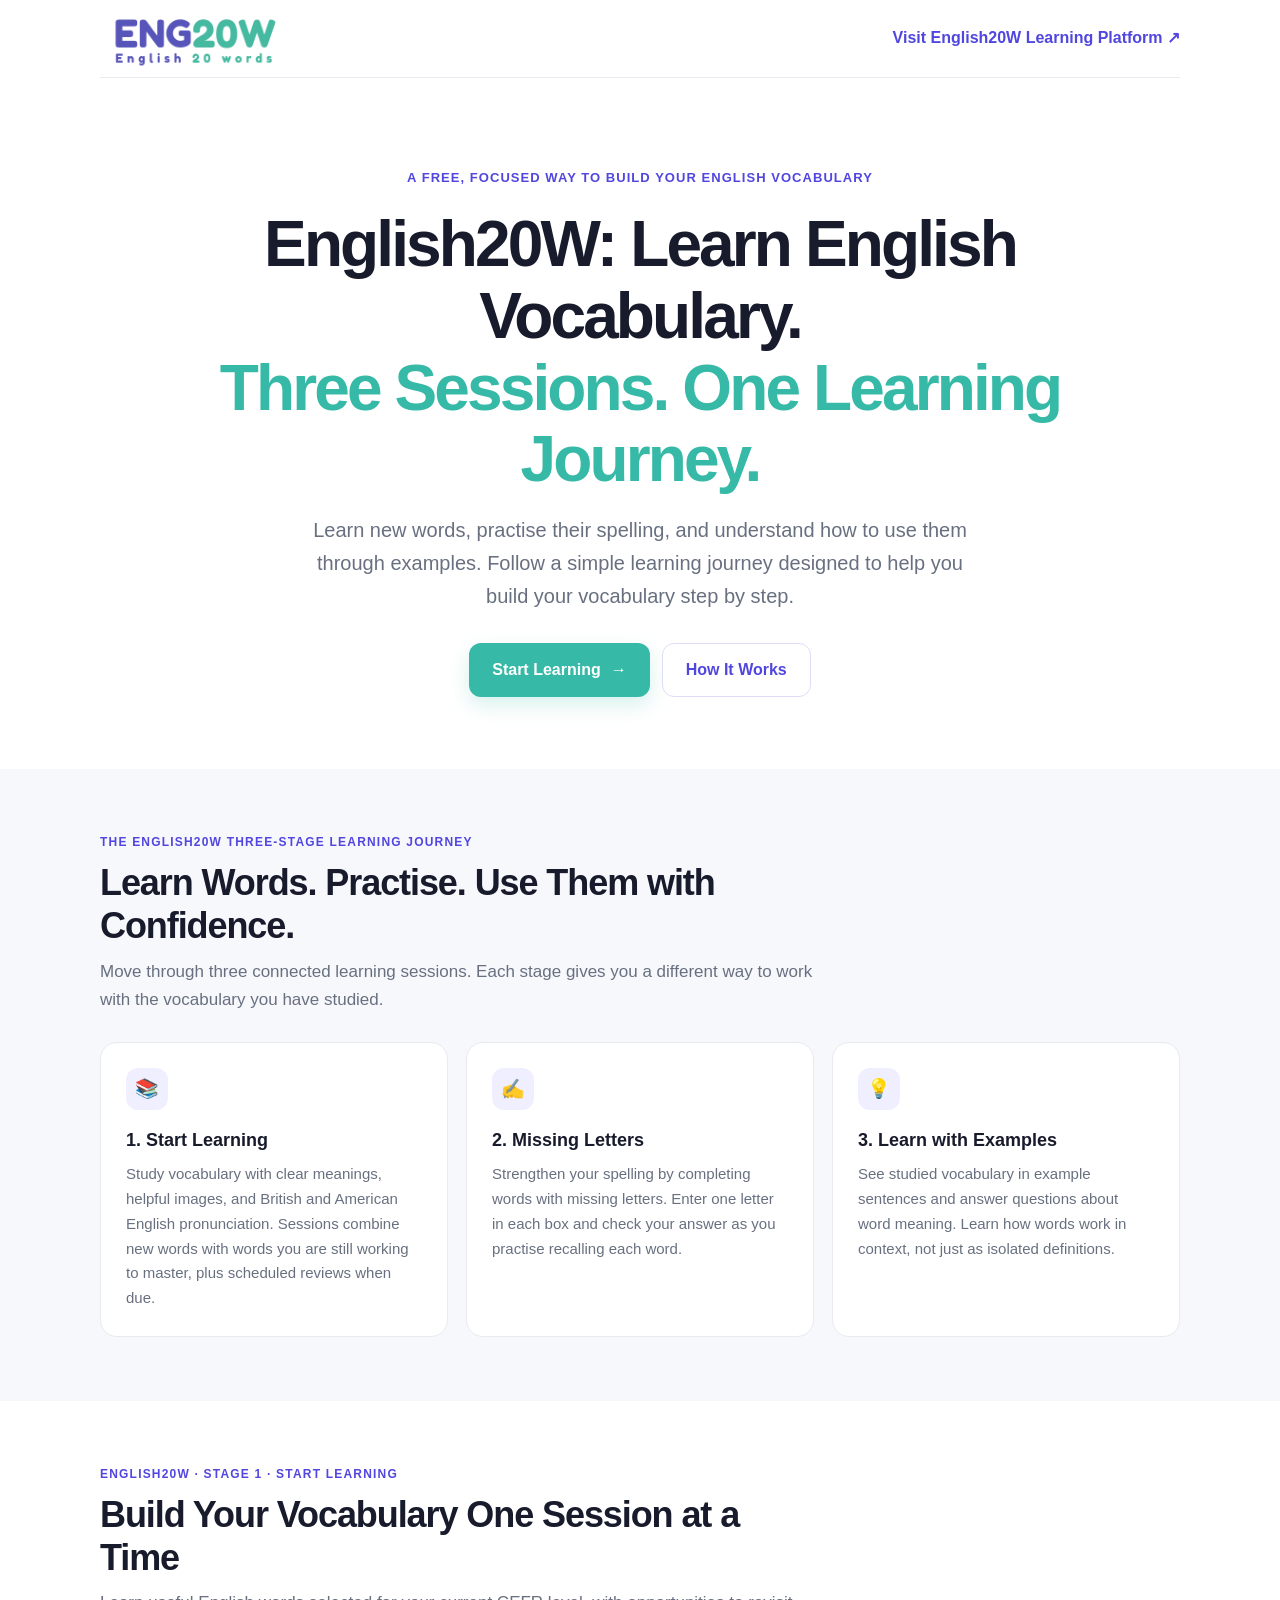
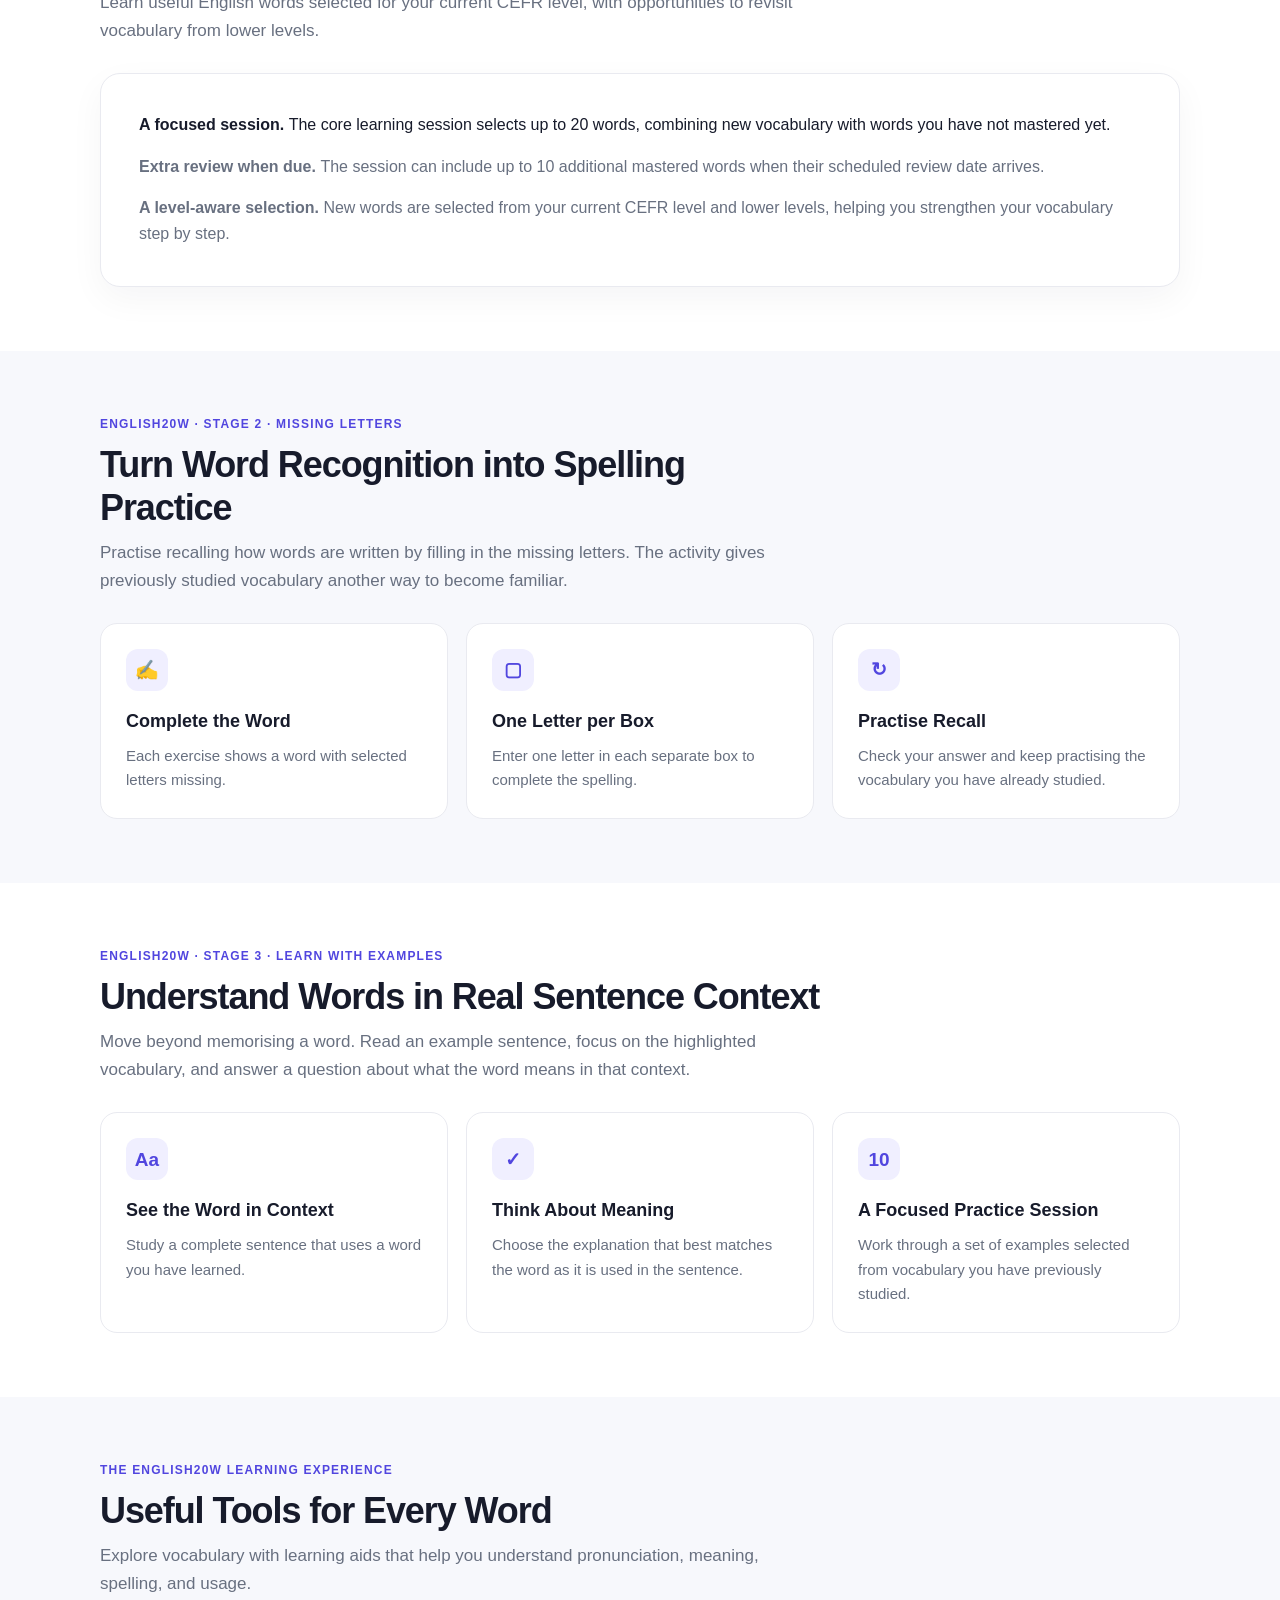
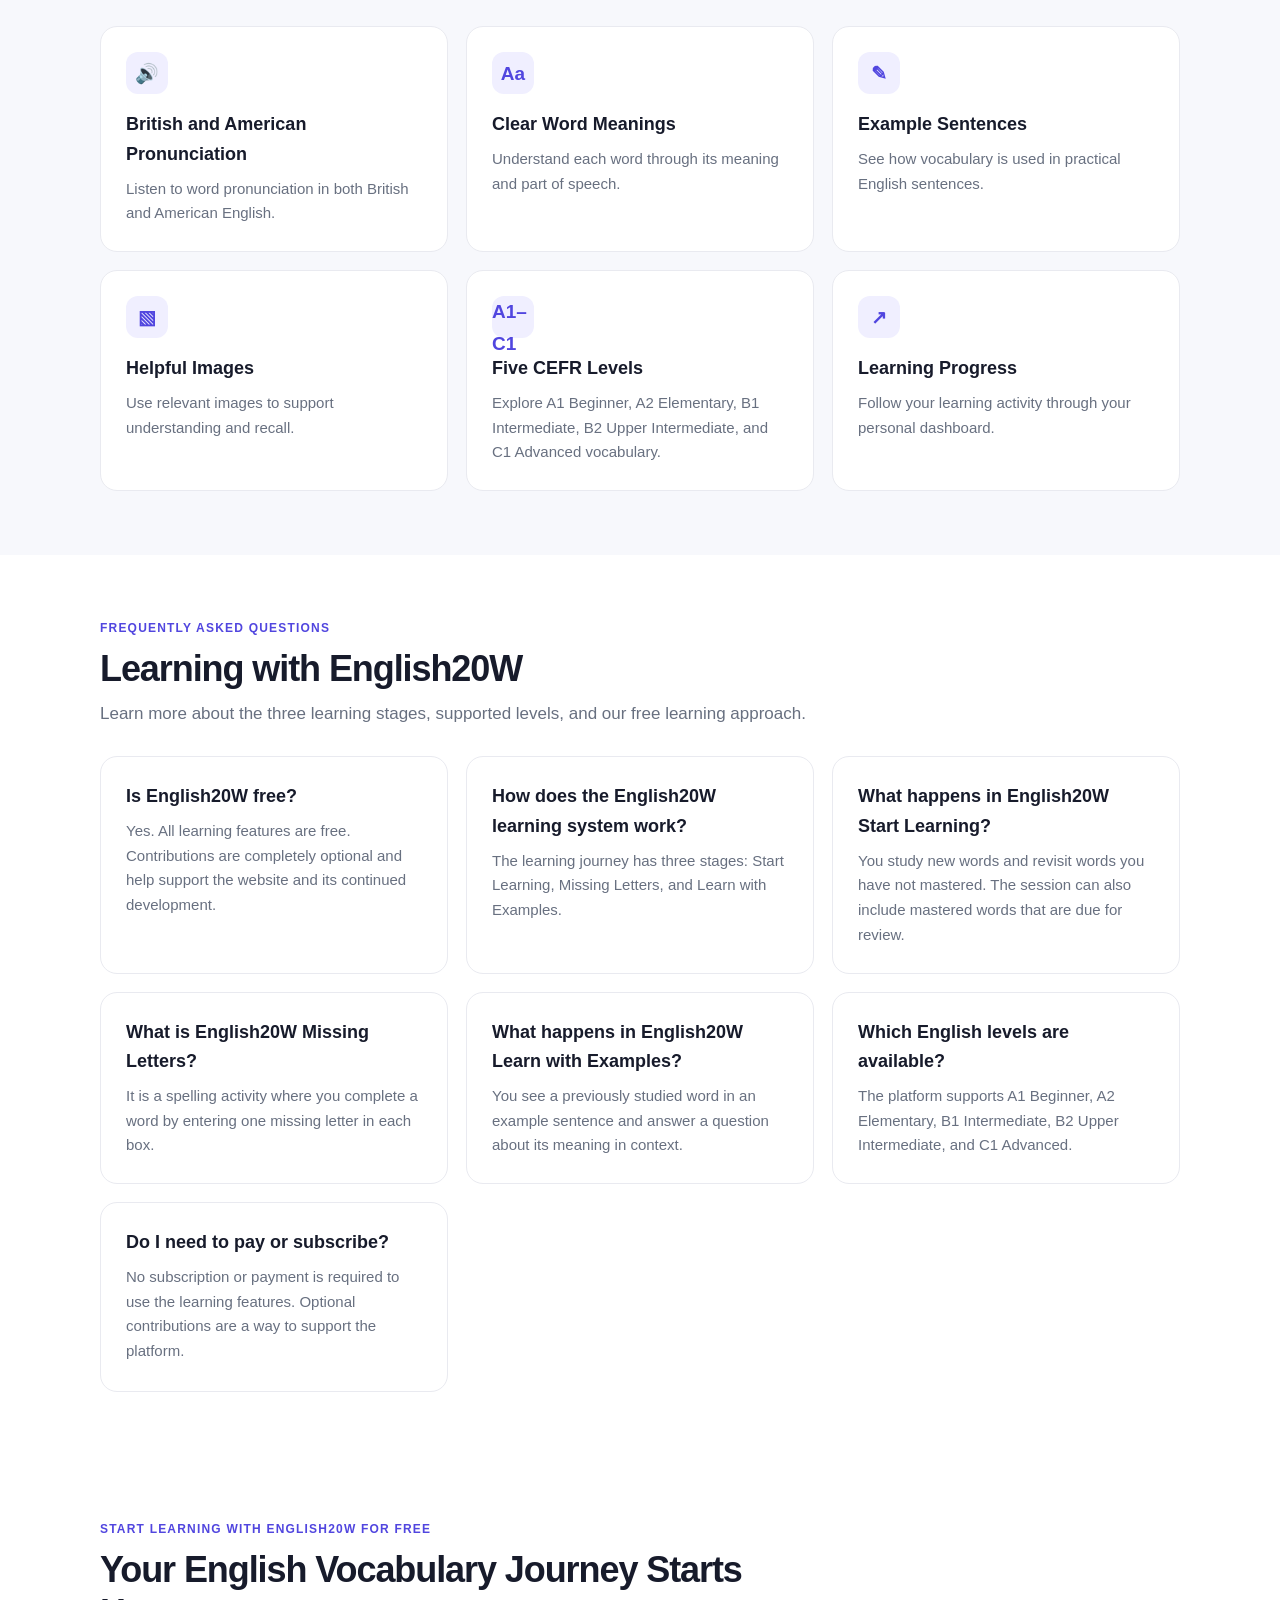
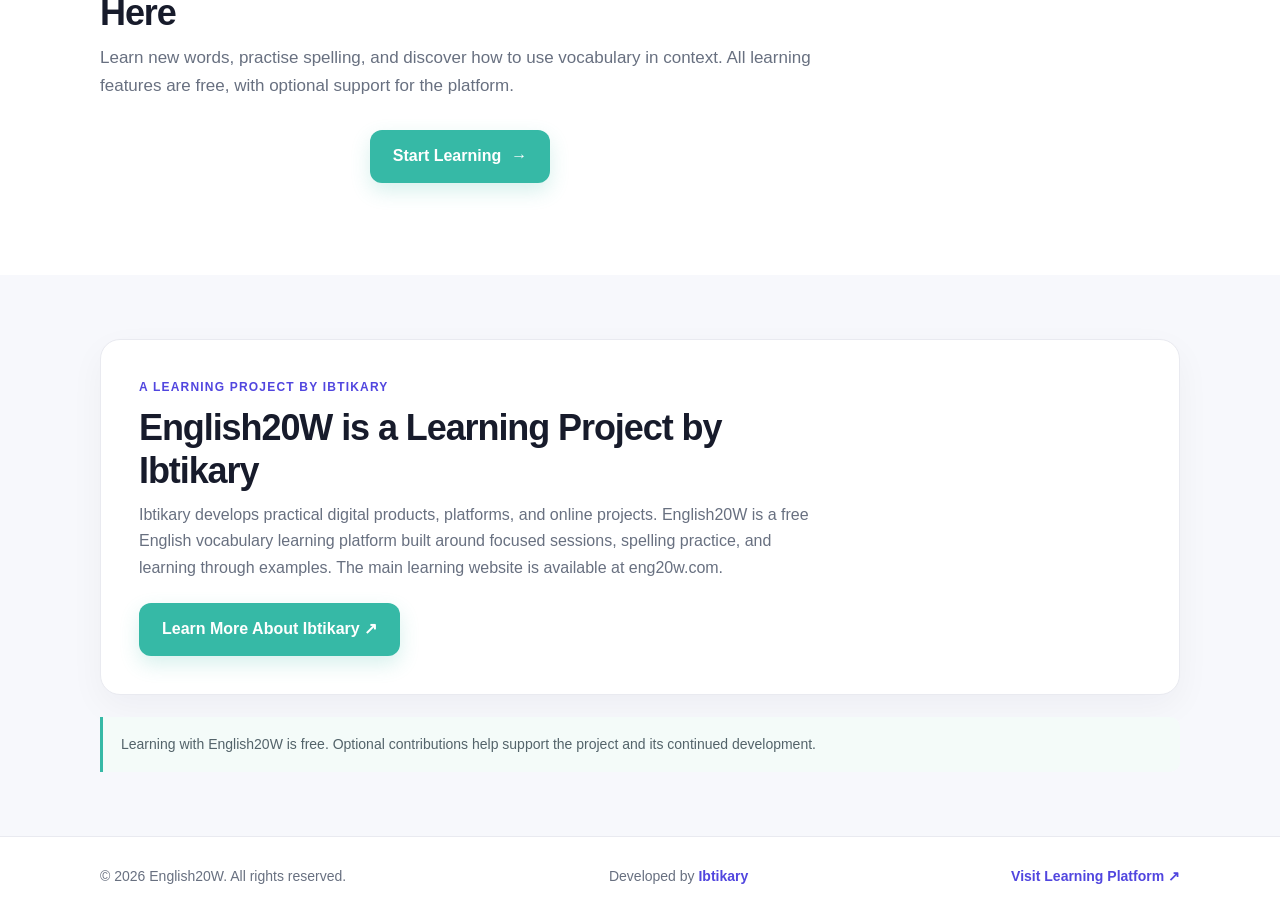
==== commit e2c18263: "Rename index-english20w-branding-updated.html to index.html" ====
--- a/index.html
+++ b/index.html
@@ -126,7 +126,7 @@
 <!-- Hero -->
 <section aria-labelledby="headline" class="hero wrap">
 <div class="eyebrow">A FREE, FOCUSED WAY TO BUILD YOUR ENGLISH VOCABULARY</div>
-<h1 id="headline">English20w : Learn English Vocabulary.<br/><span>Three Sessions. One Learning Journey.</span></h1>
+<h1 id="headline">English20W: Learn English Vocabulary.<br/><span>Three Sessions. One Learning Journey.</span></h1>
 <p class="intro">Learn new words, practise their spelling, and understand how to use them through examples. Follow a simple learning journey designed to help you build your vocabulary step by step.</p>
 <div class="actions">
 <a class="button" href="https://eng20w.com/">
@@ -152,7 +152,7 @@
 <section aria-labelledby="new-words-title" class="section" id="new-words">
 <div class="wrap">
 <div class="section-heading">
-<div class="kicker">Stage 1 · Start Learning</div>
+<div class="kicker">English20W · Stage 1 · Start Learning</div>
 <h2 id="new-words-title">Build Your Vocabulary One Session at a Time</h2>
 <p class="section-lead">Learn useful English words selected for your current CEFR level, with opportunities to revisit vocabulary from lower levels.</p>
 </div>
@@ -163,7 +163,7 @@
 <section aria-labelledby="unmastered-title" class="section soft" id="unmastered-words">
 <div class="wrap">
 <div class="section-heading">
-<div class="kicker">Stage 2 · Missing Letters</div>
+<div class="kicker">English20W · Stage 2 · Missing Letters</div>
 <h2 id="unmastered-title">Turn Word Recognition into Spelling Practice</h2>
 <p class="section-lead">Practise recalling how words are written by filling in the missing letters. The activity gives previously studied vocabulary another way to become familiar.</p>
 </div>
@@ -174,7 +174,7 @@
 <section aria-labelledby="review-title" class="section" id="spaced-repetition">
 <div class="wrap">
 <div class="section-heading">
-<div class="kicker">Stage 3 · Learn with Examples</div>
+<div class="kicker">English20W · Stage 3 · Learn with Examples</div>
 <h2 id="review-title">Understand Words in Real Sentence Context</h2>
 <p class="section-lead">Move beyond memorising a word. Read an example sentence, focus on the highlighted vocabulary, and answer a question about what the word means in that context.</p>
 </div>
@@ -186,7 +186,7 @@
 <section aria-labelledby="features-title" class="section soft" id="learning-features">
 <div class="wrap">
 <div class="section-heading">
-<div class="kicker">A supportive learning experience</div>
+<div class="kicker">The English20W Learning Experience</div>
 <h2 id="features-title">Useful Tools for Every Word</h2>
 <p class="section-lead">Explore vocabulary with learning aids that help you understand pronunciation, meaning, spelling, and usage.</p>
 </div>
@@ -232,14 +232,14 @@
 <h2 id="faq-title">Learning with English20W</h2>
 <p class="section-lead">Learn more about the three learning stages, supported levels, and our free learning approach.</p>
 </div>
-<div class="feature-grid"><article class="feature"><h3>Is English20W free?</h3><p>Yes. All learning features are free. Contributions are completely optional and help support the website and its continued development.</p></article><article class="feature"><h3>How does the learning system work?</h3><p>The learning journey has three stages: Start Learning, Missing Letters, and Learn with Examples.</p></article><article class="feature"><h3>What happens in Start Learning?</h3><p>You study new words and revisit words you have not mastered. The session can also include mastered words that are due for review.</p></article><article class="feature"><h3>What is Missing Letters?</h3><p>It is a spelling activity where you complete a word by entering one missing letter in each box.</p></article><article class="feature"><h3>What happens in Learn with Examples?</h3><p>You see a previously studied word in an example sentence and answer a question about its meaning in context.</p></article><article class="feature"><h3>Which English levels are available?</h3><p>The platform supports A1 Beginner, A2 Elementary, B1 Intermediate, B2 Upper Intermediate, and C1 Advanced.</p></article><article class="feature"><h3>Do I need to pay or subscribe?</h3><p>No subscription or payment is required to use the learning features. Optional contributions are a way to support the platform.</p></article></div>
+<div class="feature-grid"><article class="feature"><h3>Is English20W free?</h3><p>Yes. All learning features are free. Contributions are completely optional and help support the website and its continued development.</p></article><article class="feature"><h3>How does the English20W learning system work?</h3><p>The learning journey has three stages: Start Learning, Missing Letters, and Learn with Examples.</p></article><article class="feature"><h3>What happens in English20W Start Learning?</h3><p>You study new words and revisit words you have not mastered. The session can also include mastered words that are due for review.</p></article><article class="feature"><h3>What is English20W Missing Letters?</h3><p>It is a spelling activity where you complete a word by entering one missing letter in each box.</p></article><article class="feature"><h3>What happens in English20W Learn with Examples?</h3><p>You see a previously studied word in an example sentence and answer a question about its meaning in context.</p></article><article class="feature"><h3>Which English levels are available?</h3><p>The platform supports A1 Beginner, A2 Elementary, B1 Intermediate, B2 Upper Intermediate, and C1 Advanced.</p></article><article class="feature"><h3>Do I need to pay or subscribe?</h3><p>No subscription or payment is required to use the learning features. Optional contributions are a way to support the platform.</p></article></div>
 </div>
 </section>
 <!-- CTA -->
 <section aria-labelledby="cta-title" class="section" id="get-started">
 <div class="wrap">
 <div class="section-heading">
-<div class="kicker">Start learning for free</div>
+<div class="kicker">Start Learning with English20W for Free</div>
 <h2 id="cta-title">Your English Vocabulary Journey Starts Here</h2>
 <p class="section-lead">Learn new words, practise spelling, and discover how to use vocabulary in context. All learning features are free, with optional support for the platform.</p>
 <div class="actions">
